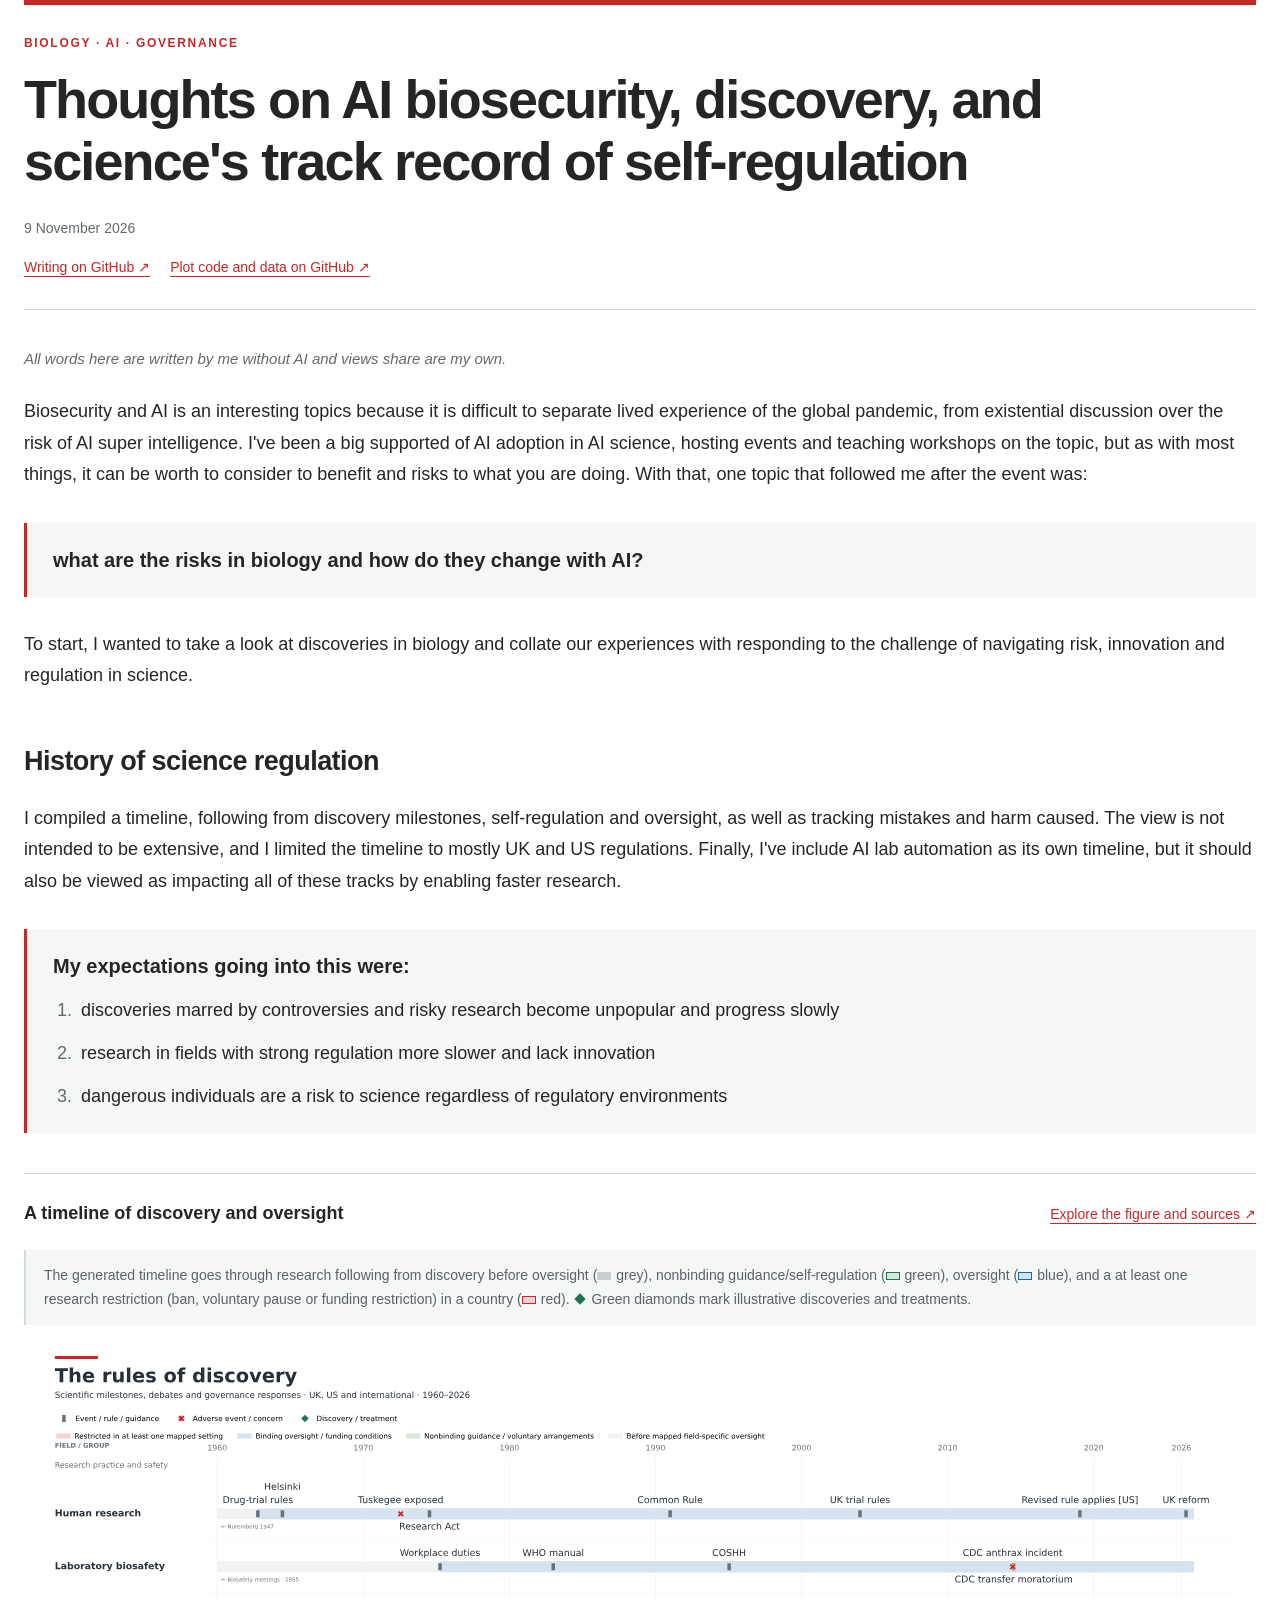
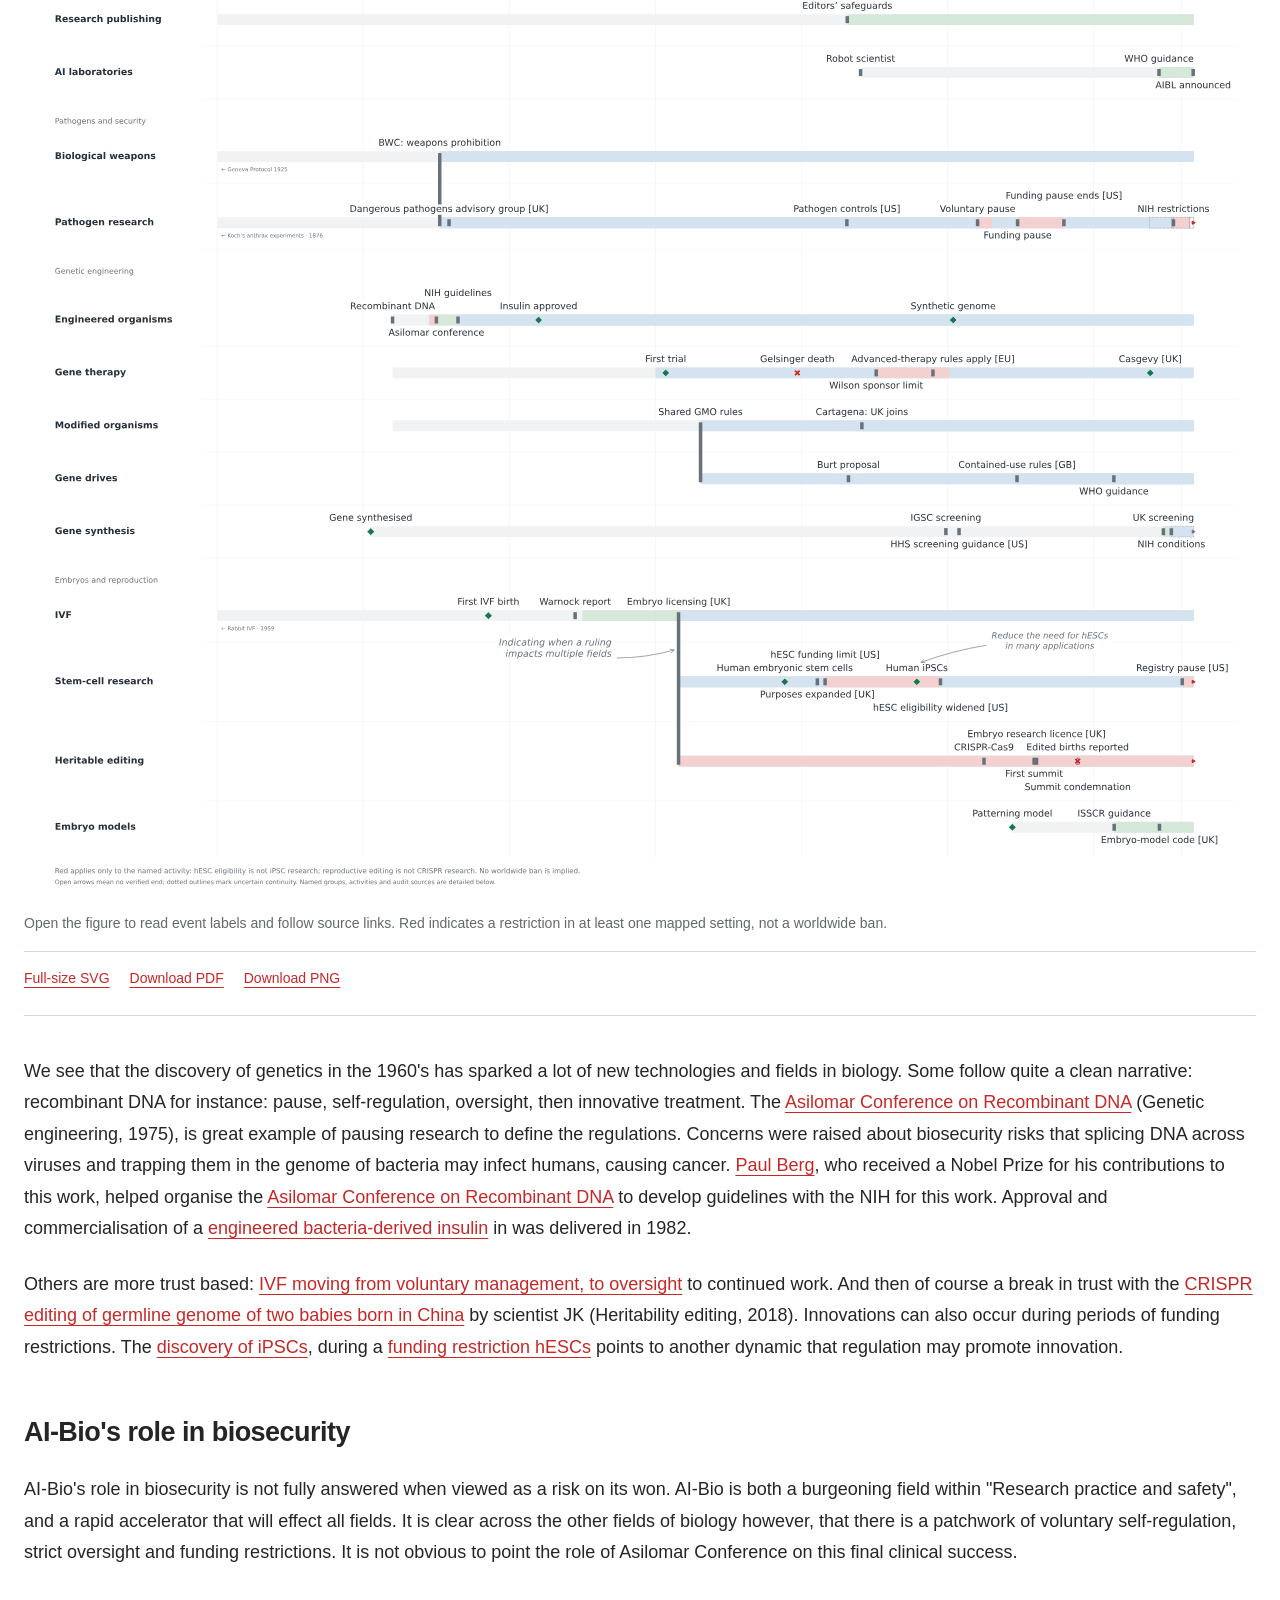
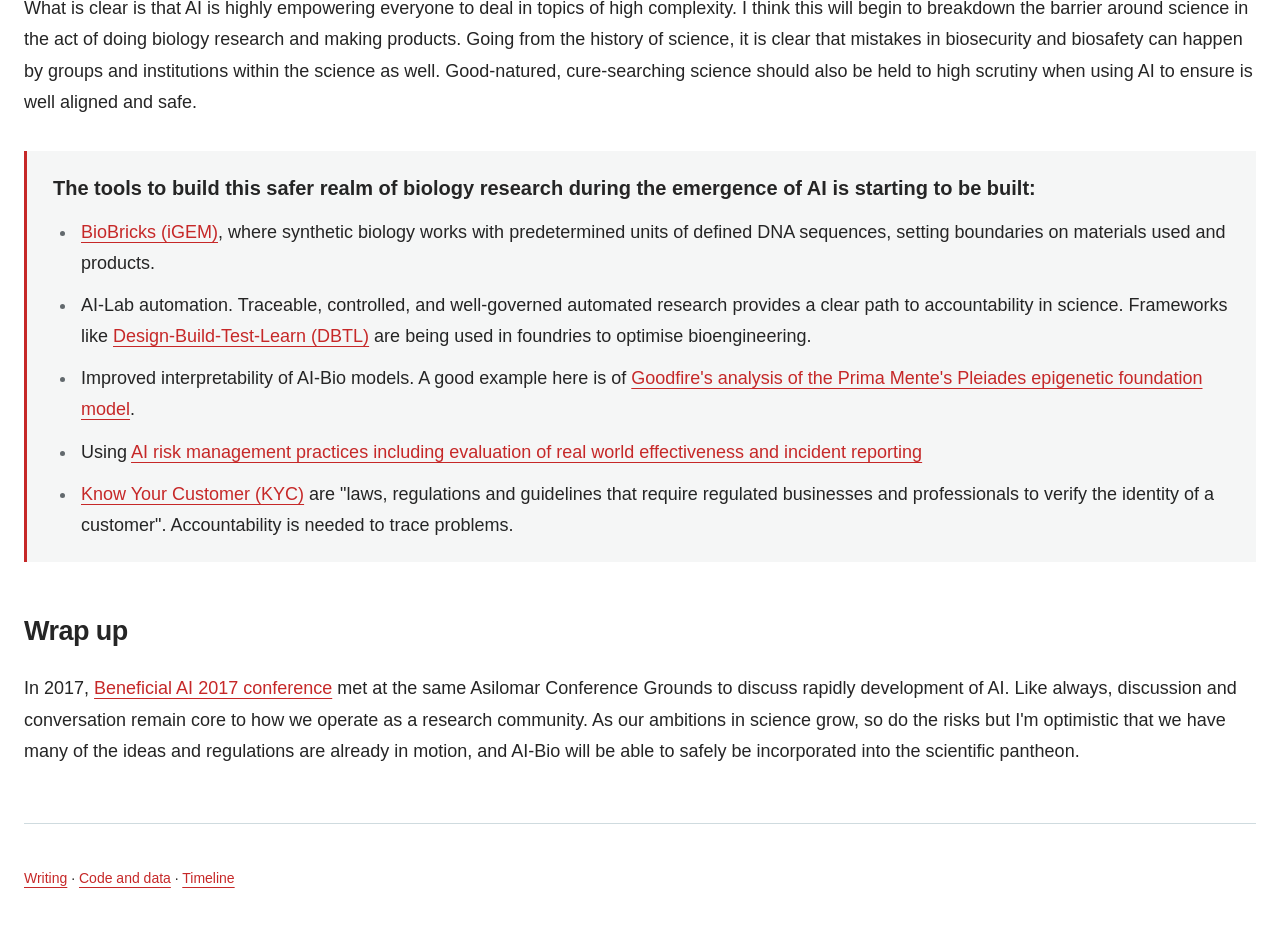
==== biosecurity/index.html @ c53bbc2e "Simplify article flourishes with a consistent callout style" ====
<!doctype html><html lang="en"><head><meta charset="utf-8"><meta name="viewport" content="width=device-width, initial-scale=1"><title>Thoughts on AI biosecurity, discovery, and science&#x27;s track record of self-regulation — Jay Moore</title><meta name="description" content="Jay Moore on AI biosecurity, discovery, and science’s track record of self-regulation, with a sourced timeline of biological research governance."><link rel="canonical" href="https://jaydata.bio/biosecurity/"><meta property="og:title" content="Thoughts on AI biosecurity, discovery, and science&#x27;s track record of self-regulation"><meta property="og:image" content="https://jaydata.bio/biosecurity/plot/output/governance-swimlanes.png"><style>*{box-sizing:border-box}html{scroll-behavior:smooth}body{margin:0;background:#f6f7fb;color:#172232;font-family:system-ui,-apple-system,sans-serif;line-height:1.75}a{color:#246249;text-underline-offset:4px}a:hover{color:#153d2d}a:focus-visible{outline:3px solid #b77b2f;outline-offset:4px}nav,header,footer,.body>p,.body>h2,.body>ol,.body>ul{max-width:740px;margin-left:auto;margin-right:auto}nav{padding:30px 0;font-size:14px}header{padding:28px 0 30px;border-bottom:1px solid #d7dedb}.eyebrow{font-size:12px;letter-spacing:.14em;text-transform:uppercase;color:#547164;font-weight:650}h1{font-family:Georgia,serif;font-weight:400;font-size:clamp(34px,5.3vw,54px);line-height:1.14;letter-spacing:-.025em;margin:15px 0 24px}.meta{color:#637069;font-size:14px}.source-links,.downloads{display:flex;gap:20px;flex-wrap:wrap;font-size:14px}.body{padding-top:12px}.body>p,.body>ol,.body>ul{font-size:18px;margin-top:24px;margin-bottom:24px}.body>p:first-child{font-style:italic;color:#637069;font-size:15px}h2{font-size:27px;line-height:1.3;margin-top:52px;margin-bottom:20px;font-weight:550;letter-spacing:-.02em}li{margin:12px 0}p a,li a{overflow-wrap:anywhere}figure{max-width:1280px;margin:40px auto;padding:24px;background:white;border:1px solid #dce3df;border-radius:8px}figure img{display:block;width:100%;height:auto}.figure-heading{display:flex;align-items:baseline;justify-content:space-between;gap:16px;flex-wrap:wrap}.figure-heading h3{font-size:18px;margin:0 0 14px}.figure-heading a,figcaption{font-size:14px}figcaption{color:#5d6862;margin:16px 0}.downloads{border-top:1px solid #e4e8e6;padding-top:14px}footer{border-top:1px solid #d7dedb;margin-top:55px;padding:28px 0 45px;font-size:14px}main{padding:0 24px}@media(max-width:600px){main{padding:0 20px}nav{padding:22px 0}header{padding-top:14px}.body>p,.body>ol,.body>ul{font-size:17px}figure{padding:12px;margin-left:-10px;margin-right:-10px}h2{font-size:25px}.source-links,.downloads{gap:12px 20px}}
/* Match the governance figure's typography and palette. */
body{background:#fff;color:#252525;font-family:Arial,Helvetica,sans-serif}a{color:#c62828}a:hover{color:#8c1c1c}a:focus-visible{outline-color:#126d9b}h1{font-family:Arial,Helvetica,sans-serif;font-weight:700;letter-spacing:-.035em}h2{font-weight:700}.eyebrow{color:#c62828}.meta,.body>p:first-child,figcaption{color:#62696d}header{border-top:5px solid #c62828;border-bottom:1px solid #cfdbdf;padding-top:28px}figure{border:0;border-top:1px solid #cfdbdf;border-bottom:1px solid #cfdbdf;border-radius:0;padding:24px 0}.downloads,footer{border-color:#cfdbdf}

/* Align the article and its callouts with the full figure width. */
header,footer,.body>p,.body>h2,.body>ol,.body>ul,.question-flourish,.flourish{max-width:1280px;margin-left:auto;margin-right:auto}
header h1{max-width:1120px}
.question-flourish,.flourish{margin-top:32px;margin-bottom:32px;padding:22px 26px;border:0;border-left:3px solid #c62828;background:#f5f6f6}
.question-flourish p,.flourish h3{margin:0;font-size:20px;font-weight:600;line-height:1.5;letter-spacing:0}
.flourish h3{margin-bottom:14px}
.flourish ol,.flourish ul{padding-left:24px;margin:0;font-size:18px;line-height:1.7}
.flourish li{padding-left:4px;margin:12px 0}
.flourish li:last-child{margin-bottom:0}
.flourish li::marker{color:#62696d;font-weight:400}
.figure-legend{padding:14px 18px;margin:6px 0 20px;background:#f5f6f6;border-left:2px solid #cfdbdf;color:#59636a;font-size:14px;line-height:1.7}
.figure-legend p{margin:0}
.legend-key{white-space:nowrap}.swatch{display:inline-block;width:14px;height:8px;margin-right:5px;vertical-align:middle;background:#c9ced1}.guidance .swatch{background:#d5e8da;border:1px solid #197650}.oversight .swatch{background:#d4e3ef;border:1px solid #126d9b}.restriction .swatch{background:#f4d1d1;border:1px solid #c62828}.diamond{display:inline-block;width:8px;height:8px;transform:rotate(45deg);background:#197650;margin:0 7px 1px 3px}
@media(max-width:600px){.question-flourish,.flourish{padding:20px 18px}.question-flourish p,.flourish h3{font-size:18px}.flourish ol,.flourish ul{font-size:17px}.figure-legend{font-size:12px;padding:12px}figure{margin-left:0;margin-right:0}}
</style></head><body><main><article><header><div class="eyebrow">Biology · AI · Governance</div><h1>Thoughts on AI biosecurity, discovery, and science&#x27;s track record of self-regulation</h1><p class="meta"><time datetime="2026-11-09">9 November 2026</time></p><div class="source-links"><a href="https://github.com/jaymoore-research/biosecurity/blob/main/blog-post/draft%209%20Nov2026.md">Writing on GitHub ↗</a><a href="https://github.com/jaymoore-research/biosecurity/tree/main/swimlane-plot">Plot code and data on GitHub ↗</a></div></header><div class="body"><p>All words here are written by me without AI and views share are my own.</p><p>Biosecurity and AI is an interesting topics because it is difficult to separate lived experience of the global pandemic, from existential discussion over the risk of AI super intelligence. I&#x27;ve been a big supported of AI adoption in AI science, hosting events and teaching workshops on the topic, but as with most things, it can be worth to consider to benefit and risks to what you are doing. With that, one topic that followed me after the event was:</p><blockquote class="question-flourish"><p>what are the risks in biology and how do they change with AI?</p></blockquote><p>To start, I wanted to take a look at discoveries in biology and collate our experiences with responding to the challenge of navigating risk, innovation and regulation in science.</p><h2 id="history">History of science regulation</h2><p>I compiled a timeline, following from discovery milestones, self-regulation and oversight, as well as tracking mistakes and harm caused. The view is not intended to be extensive, and I limited the timeline to mostly UK and US regulations. Finally, I&#x27;ve include AI lab automation as its own timeline, but it should also be viewed as impacting all of these tracks by enabling faster research.</p><section class="flourish expectations" aria-label="Initial expectations"><h3>My expectations going into this were:</h3><ol><li>discoveries marred by controversies and risky research become unpopular and progress slowly</li><li>research in fields with strong regulation more slower and lack innovation</li><li>dangerous individuals are a risk to science regardless of regulatory environments</li></ol></section><figure id="timeline"><div class="figure-heading"><h3>A timeline of discovery and oversight</h3><a href="plot/output/governance-swimlanes.html">Explore the figure and sources ↗</a></div><div class="figure-legend" aria-label="Timeline legend"><p>The generated timeline goes through research following from discovery before oversight (<span class="legend-key discovery"><span class="swatch" aria-hidden="true"></span>grey</span>), nonbinding guidance/self-regulation (<span class="legend-key guidance"><span class="swatch" aria-hidden="true"></span>green</span>), oversight (<span class="legend-key oversight"><span class="swatch" aria-hidden="true"></span>blue</span>), and a at least one research restriction (ban, voluntary pause or funding restriction) in a country (<span class="legend-key restriction"><span class="swatch" aria-hidden="true"></span>red</span>). <span class="legend-key"><span class="diamond" aria-hidden="true"></span>Green diamonds</span> mark illustrative discoveries and treatments.</p></div><a href="plot/output/governance-swimlanes.html" aria-label="Open the full timeline and source links"><img src="plot/output/governance-swimlanes.svg" width="1584" height="1478" alt="Timeline across 15 biological research fields, showing discoveries, guidance, oversight and research restrictions." /></a><figcaption>Open the figure to read event labels and follow source links. Red indicates a restriction in at least one mapped setting, not a worldwide ban.</figcaption><div class="downloads"><a href="plot/output/governance-swimlanes.svg">Full-size SVG</a><a href="plot/output/governance-swimlanes.pdf">Download PDF</a><a href="plot/output/governance-swimlanes.png">Download PNG</a></div></figure><p>We see that the discovery of genetics in the 1960&#x27;s has sparked a lot of new technologies and fields in biology. Some follow quite a clean narrative: recombinant DNA for instance: pause, self-regulation, oversight, then innovative treatment. The <a href="https://www.ncbi.nlm.nih.gov/sites/books/NBK195888/">Asilomar Conference on Recombinant DNA</a> (Genetic engineering, 1975), is great example of pausing research to define the regulations. Concerns were raised about biosecurity risks that splicing DNA across viruses and trapping them in the genome of bacteria may infect humans, causing cancer. <a href="https://www.nsf.gov/honorary-awards/national-medal-science/recipients/paul-berg">Paul Berg</a>, who received a Nobel Prize for his contributions to this work, helped organise the <a href="https://www.ncbi.nlm.nih.gov/sites/books/NBK195888/">Asilomar Conference on Recombinant DNA</a> to develop guidelines with the NIH for this work. Approval and commercialisation of a <a href="https://www.fda.gov/about-fda/fda-history-exhibits/100-years-insulin">engineered bacteria-derived insulin</a> in was delivered in 1982.</p><p>Others are more trust based: <a href="https://www.hfea.gov.uk/about-us/news-and-press-releases/2018/ivf-regulation-ensuring-safe-and-ethical-treatment/">IVF moving from voluntary management, to oversight</a> to continued work. And then of course a break in trust with the <a href="https://www.nationalacademies.org/news/statement-by-the-organizing-committee-of-the-second-international-summit-on-human-genome-editing">CRISPR editing of germline genome of two babies born in China</a> by scientist JK (Heritability editing, 2018). Innovations can also occur during periods of funding restrictions. The <a href="https://pubmed.ncbi.nlm.nih.gov/18035408/">discovery of iPSCs</a>, during a <a href="https://www.nih.gov/sites/default/files/about-nih/nih-director/articles/collins/steering-a-new-course.pdf">funding restriction hESCs</a> points to another dynamic that regulation may promote innovation.</p><h2 id="ai-bio">AI-Bio&#x27;s role in biosecurity</h2><p>AI-Bio&#x27;s role in biosecurity is not fully answered when viewed as a risk on its won. AI-Bio is both a burgeoning field within &quot;Research practice and safety&quot;, and a rapid accelerator that will effect all fields. It is clear across the other fields of biology however, that there is a patchwork of voluntary self-regulation, strict oversight and funding restrictions. It is not obvious to point the role of Asilomar Conference on this final clinical success.</p><p>What is clear is that AI is highly empowering everyone to deal in topics of high complexity. I think this will begin to breakdown the barrier around science in the act of doing biology research and making products. Going from the history of science, it is clear that mistakes in biosecurity and biosafety can happen by groups and institutions within the science as well. Good-natured, cure-searching science should also be held to high scrutiny when using AI to ensure is well aligned and safe.</p><section class="flourish tools" aria-label="Tools for safer biology"><h3>The tools to build this safer realm of biology research during the emergence of AI is starting to be built:</h3><ul><li><a href="https://technology.igem.org/registry">BioBricks (iGEM)</a>, where synthetic biology works with predetermined units of defined DNA sequences, setting boundaries on materials used and products.</li><li>AI-Lab automation. Traceable, controlled, and well-governed automated research provides a clear path to accountability in science. Frameworks like <a href="https://www.nature.com/articles/s41467-019-10079-2">Design-Build-Test-Learn (DBTL)</a> are being used in foundries to optimise bioengineering.</li><li>Improved interpretability of AI-Bio models. A good example here is of <a href="https://www.goodfire.com/research/interpretability-for-alzheimers-detection">Goodfire&#x27;s analysis of the Prima Mente&#x27;s Pleiades epigenetic foundation model</a>.</li><li>Using <a href="https://internationalaisafetyreport.org/sites/default/files/2026-02/international-ai-safety-report-2026.pdf">AI risk management practices including evaluation of real world effectiveness and incident reporting</a></li><li><a href="https://www.finra.org/rules-guidance/rulebooks/finra-rules/2090">Know Your Customer (KYC)</a> are &quot;laws, regulations and guidelines that require regulated businesses and professionals to verify the identity of a customer&quot;. Accountability is needed to trace problems.</li></ul></section><h2 id="wrap-up">Wrap up</h2><p>In 2017, <a href="https://futureoflife.org/event/bai-2017/">Beneficial AI 2017 conference</a> met at the same Asilomar Conference Grounds to discuss rapidly development of AI. Like always, discussion and conversation remain core to how we operate as a research community. As our ambitions in science grow, so do the risks but I&#x27;m optimistic that we have many of the ideas and regulations are already in motion, and AI-Bio will be able to safely be incorporated into the scientific pantheon.</p></div></article><footer><p><a href="https://github.com/jaymoore-research/biosecurity/blob/main/blog-post/draft%209%20Nov2026.md">Writing</a> · <a href="https://github.com/jaymoore-research/biosecurity/tree/main/swimlane-plot">Code and data</a> · <a href="#timeline">Timeline</a></p></footer></main></body></html>
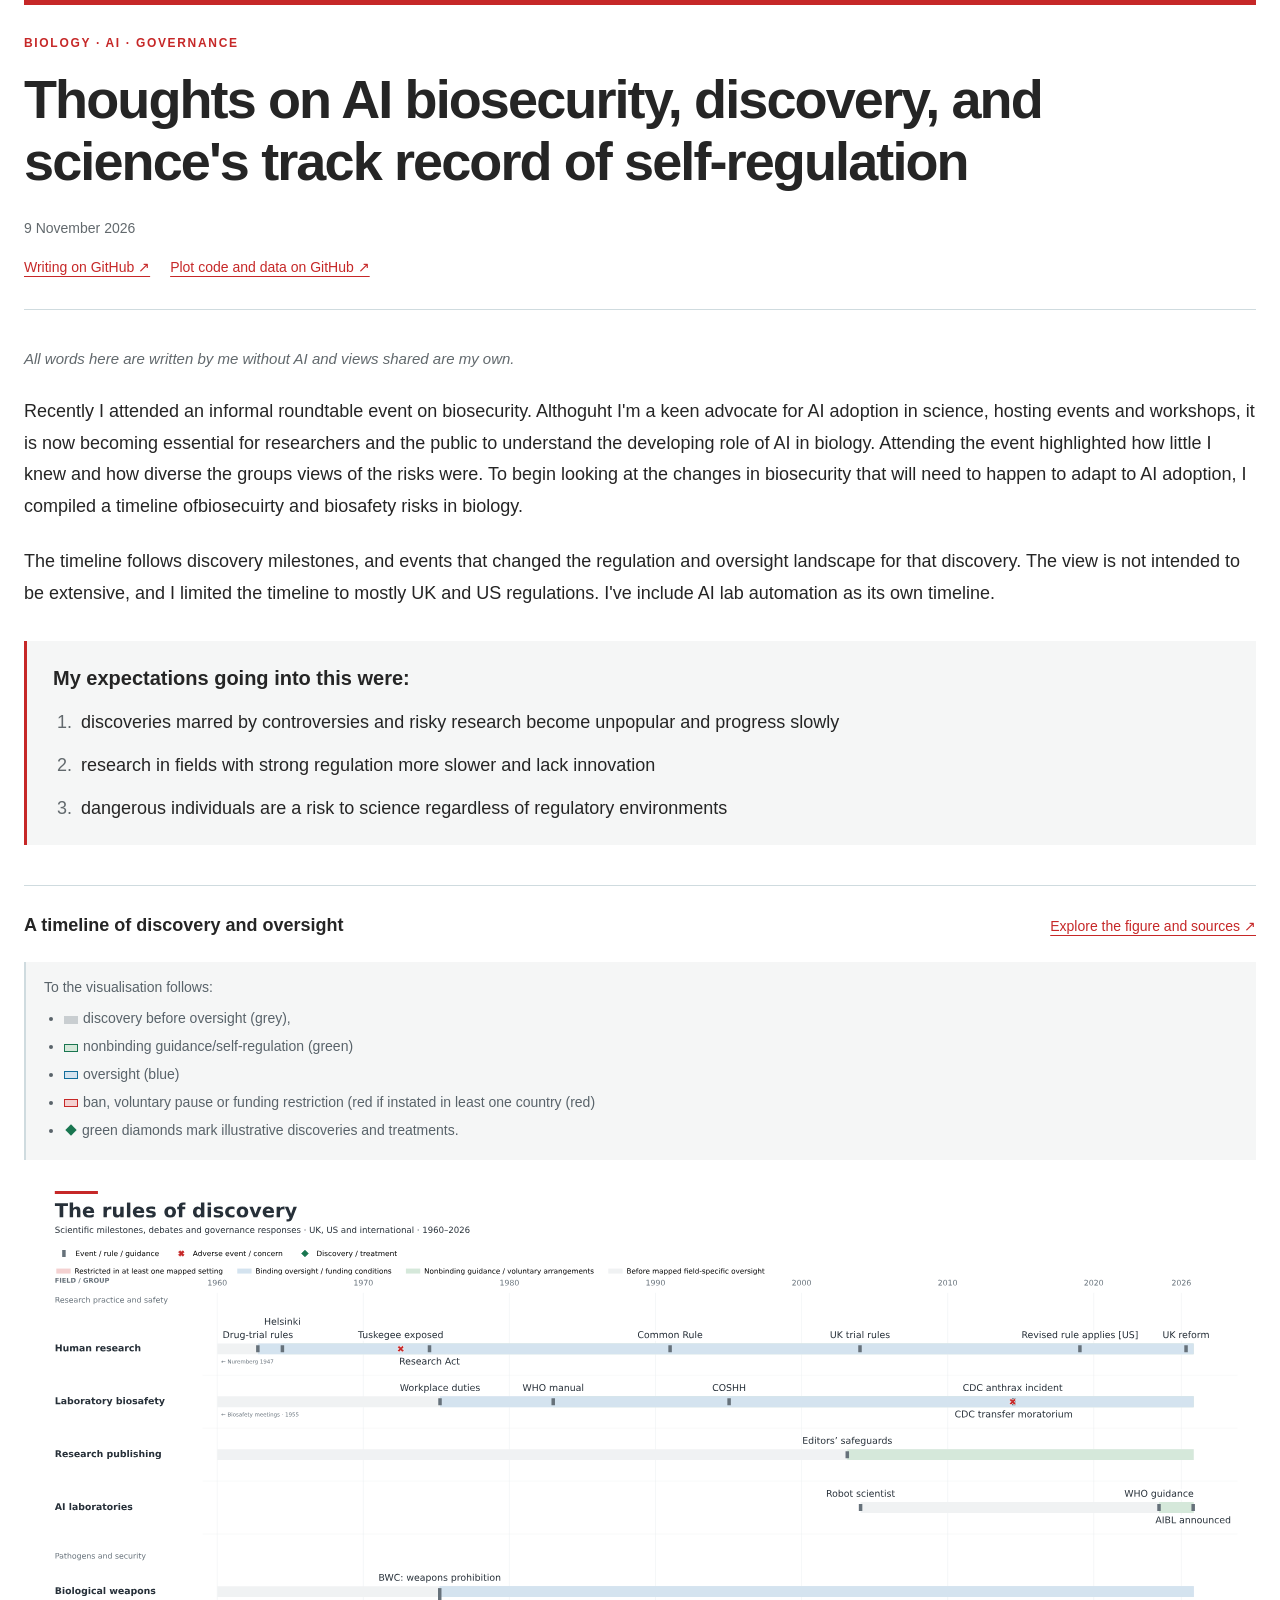
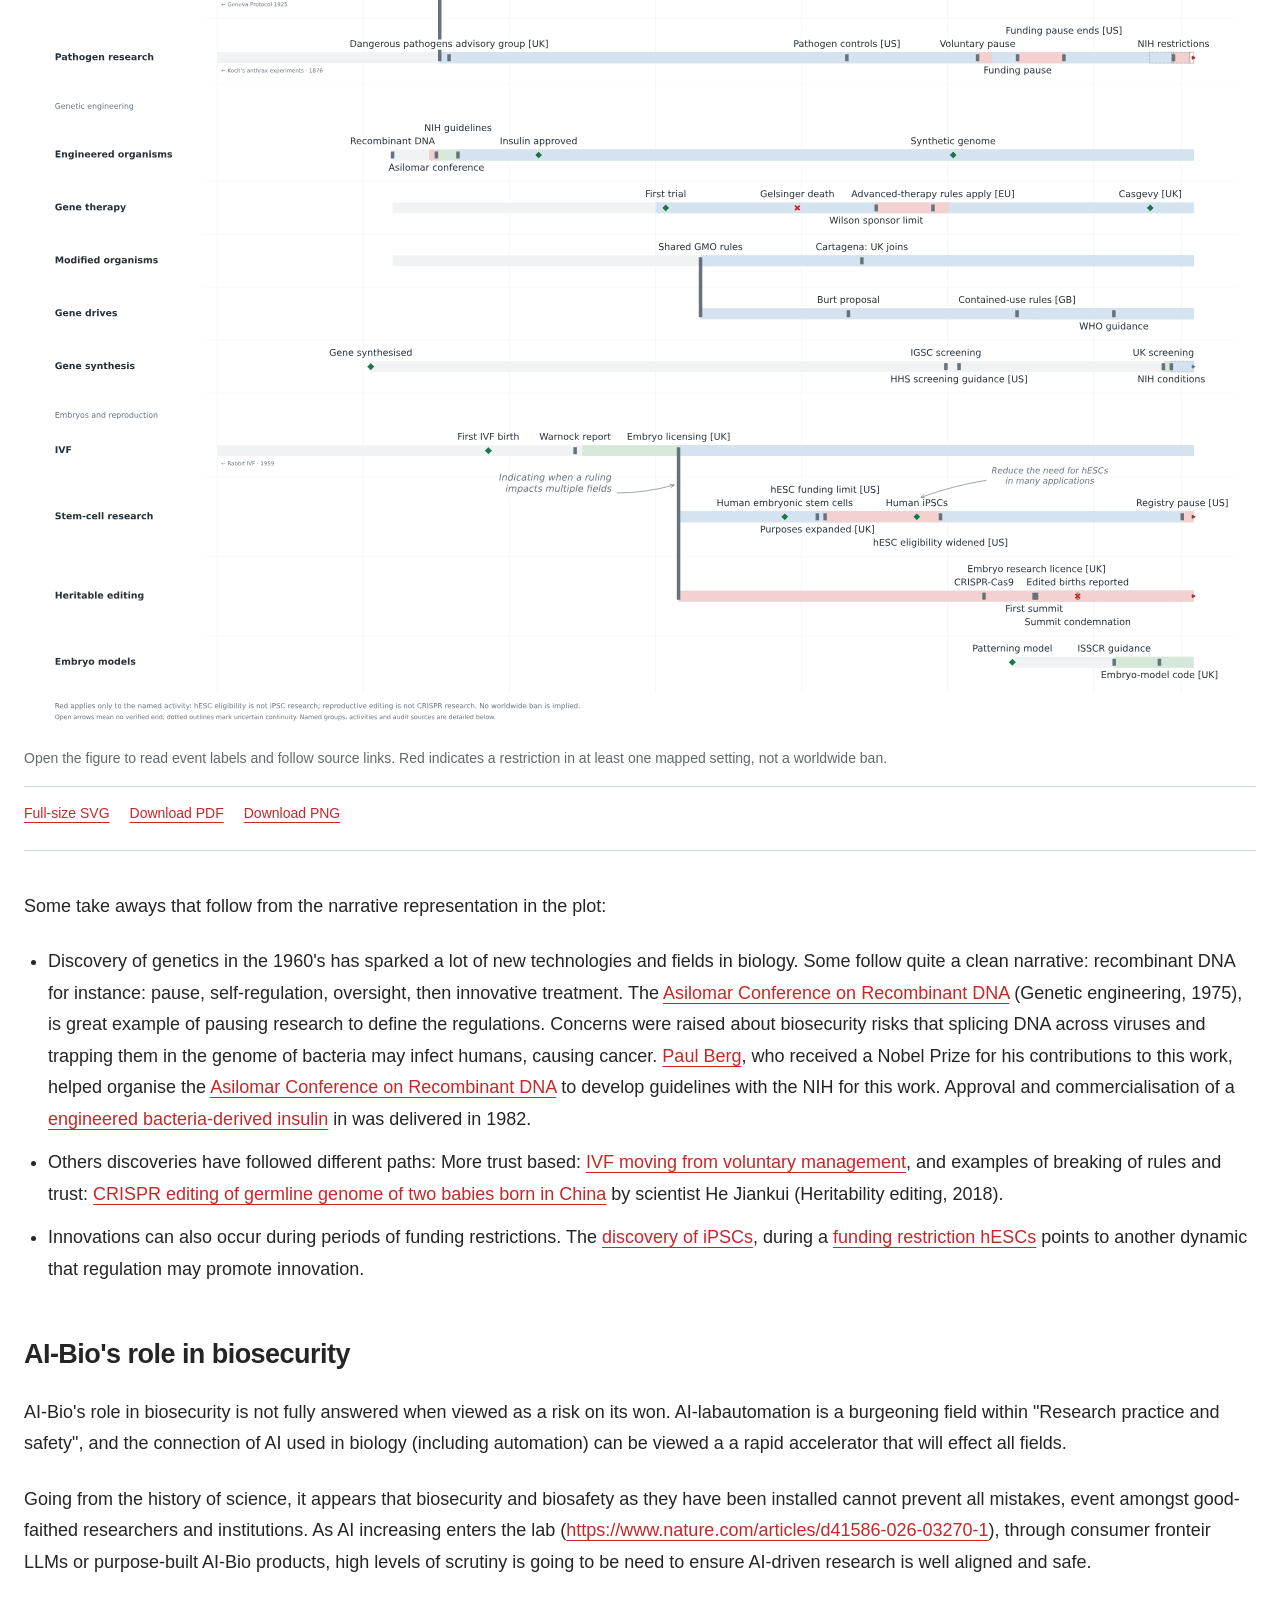
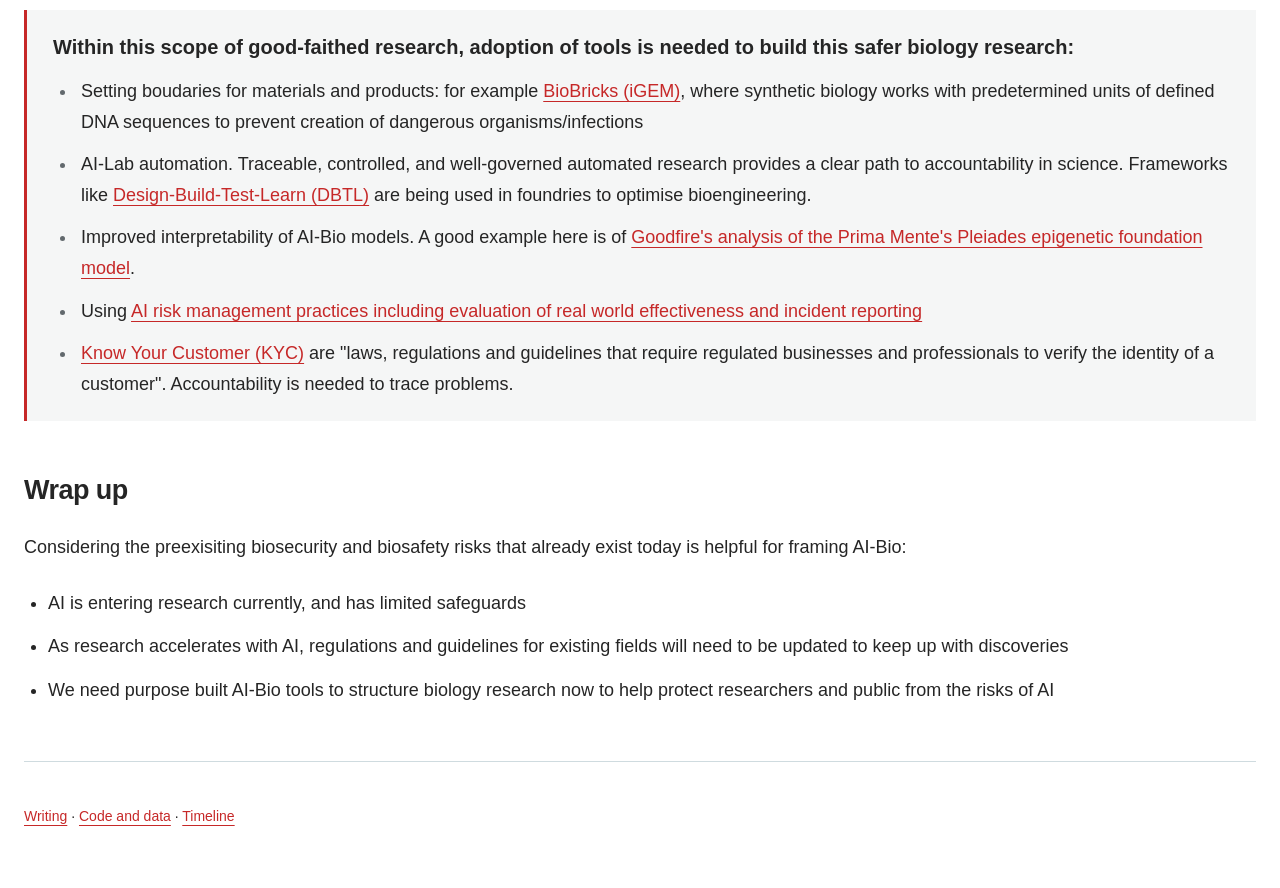
==== commit 0dd4e2c4: "Publish revised biosecurity draft with existing figure and styling" ====
--- a/biosecurity/index.html
+++ b/biosecurity/index.html
@@ -16,4 +16,4 @@
 .figure-legend p{margin:0}
 .legend-key{white-space:nowrap}.swatch{display:inline-block;width:14px;height:8px;margin-right:5px;vertical-align:middle;background:#c9ced1}.guidance .swatch{background:#d5e8da;border:1px solid #197650}.oversight .swatch{background:#d4e3ef;border:1px solid #126d9b}.restriction .swatch{background:#f4d1d1;border:1px solid #c62828}.diamond{display:inline-block;width:8px;height:8px;transform:rotate(45deg);background:#197650;margin:0 7px 1px 3px}
 @media(max-width:600px){.question-flourish,.flourish{padding:20px 18px}.question-flourish p,.flourish h3{font-size:18px}.flourish ol,.flourish ul{font-size:17px}.figure-legend{font-size:12px;padding:12px}figure{margin-left:0;margin-right:0}}
-</style></head><body><main><article><header><div class="eyebrow">Biology · AI · Governance</div><h1>Thoughts on AI biosecurity, discovery, and science&#x27;s track record of self-regulation</h1><p class="meta"><time datetime="2026-11-09">9 November 2026</time></p><div class="source-links"><a href="https://github.com/jaymoore-research/biosecurity/blob/main/blog-post/draft%209%20Nov2026.md">Writing on GitHub ↗</a><a href="https://github.com/jaymoore-research/biosecurity/tree/main/swimlane-plot">Plot code and data on GitHub ↗</a></div></header><div class="body"><p>All words here are written by me without AI and views share are my own.</p><p>Biosecurity and AI is an interesting topics because it is difficult to separate lived experience of the global pandemic, from existential discussion over the risk of AI super intelligence. I&#x27;ve been a big supported of AI adoption in AI science, hosting events and teaching workshops on the topic, but as with most things, it can be worth to consider to benefit and risks to what you are doing. With that, one topic that followed me after the event was:</p><blockquote class="question-flourish"><p>what are the risks in biology and how do they change with AI?</p></blockquote><p>To start, I wanted to take a look at discoveries in biology and collate our experiences with responding to the challenge of navigating risk, innovation and regulation in science.</p><h2 id="history">History of science regulation</h2><p>I compiled a timeline, following from discovery milestones, self-regulation and oversight, as well as tracking mistakes and harm caused. The view is not intended to be extensive, and I limited the timeline to mostly UK and US regulations. Finally, I&#x27;ve include AI lab automation as its own timeline, but it should also be viewed as impacting all of these tracks by enabling faster research.</p><section class="flourish expectations" aria-label="Initial expectations"><h3>My expectations going into this were:</h3><ol><li>discoveries marred by controversies and risky research become unpopular and progress slowly</li><li>research in fields with strong regulation more slower and lack innovation</li><li>dangerous individuals are a risk to science regardless of regulatory environments</li></ol></section><figure id="timeline"><div class="figure-heading"><h3>A timeline of discovery and oversight</h3><a href="plot/output/governance-swimlanes.html">Explore the figure and sources ↗</a></div><div class="figure-legend" aria-label="Timeline legend"><p>The generated timeline goes through research following from discovery before oversight (<span class="legend-key discovery"><span class="swatch" aria-hidden="true"></span>grey</span>), nonbinding guidance/self-regulation (<span class="legend-key guidance"><span class="swatch" aria-hidden="true"></span>green</span>), oversight (<span class="legend-key oversight"><span class="swatch" aria-hidden="true"></span>blue</span>), and a at least one research restriction (ban, voluntary pause or funding restriction) in a country (<span class="legend-key restriction"><span class="swatch" aria-hidden="true"></span>red</span>). <span class="legend-key"><span class="diamond" aria-hidden="true"></span>Green diamonds</span> mark illustrative discoveries and treatments.</p></div><a href="plot/output/governance-swimlanes.html" aria-label="Open the full timeline and source links"><img src="plot/output/governance-swimlanes.svg" width="1584" height="1478" alt="Timeline across 15 biological research fields, showing discoveries, guidance, oversight and research restrictions." /></a><figcaption>Open the figure to read event labels and follow source links. Red indicates a restriction in at least one mapped setting, not a worldwide ban.</figcaption><div class="downloads"><a href="plot/output/governance-swimlanes.svg">Full-size SVG</a><a href="plot/output/governance-swimlanes.pdf">Download PDF</a><a href="plot/output/governance-swimlanes.png">Download PNG</a></div></figure><p>We see that the discovery of genetics in the 1960&#x27;s has sparked a lot of new technologies and fields in biology. Some follow quite a clean narrative: recombinant DNA for instance: pause, self-regulation, oversight, then innovative treatment. The <a href="https://www.ncbi.nlm.nih.gov/sites/books/NBK195888/">Asilomar Conference on Recombinant DNA</a> (Genetic engineering, 1975), is great example of pausing research to define the regulations. Concerns were raised about biosecurity risks that splicing DNA across viruses and trapping them in the genome of bacteria may infect humans, causing cancer. <a href="https://www.nsf.gov/honorary-awards/national-medal-science/recipients/paul-berg">Paul Berg</a>, who received a Nobel Prize for his contributions to this work, helped organise the <a href="https://www.ncbi.nlm.nih.gov/sites/books/NBK195888/">Asilomar Conference on Recombinant DNA</a> to develop guidelines with the NIH for this work. Approval and commercialisation of a <a href="https://www.fda.gov/about-fda/fda-history-exhibits/100-years-insulin">engineered bacteria-derived insulin</a> in was delivered in 1982.</p><p>Others are more trust based: <a href="https://www.hfea.gov.uk/about-us/news-and-press-releases/2018/ivf-regulation-ensuring-safe-and-ethical-treatment/">IVF moving from voluntary management, to oversight</a> to continued work. And then of course a break in trust with the <a href="https://www.nationalacademies.org/news/statement-by-the-organizing-committee-of-the-second-international-summit-on-human-genome-editing">CRISPR editing of germline genome of two babies born in China</a> by scientist JK (Heritability editing, 2018). Innovations can also occur during periods of funding restrictions. The <a href="https://pubmed.ncbi.nlm.nih.gov/18035408/">discovery of iPSCs</a>, during a <a href="https://www.nih.gov/sites/default/files/about-nih/nih-director/articles/collins/steering-a-new-course.pdf">funding restriction hESCs</a> points to another dynamic that regulation may promote innovation.</p><h2 id="ai-bio">AI-Bio&#x27;s role in biosecurity</h2><p>AI-Bio&#x27;s role in biosecurity is not fully answered when viewed as a risk on its won. AI-Bio is both a burgeoning field within &quot;Research practice and safety&quot;, and a rapid accelerator that will effect all fields. It is clear across the other fields of biology however, that there is a patchwork of voluntary self-regulation, strict oversight and funding restrictions. It is not obvious to point the role of Asilomar Conference on this final clinical success.</p><p>What is clear is that AI is highly empowering everyone to deal in topics of high complexity. I think this will begin to breakdown the barrier around science in the act of doing biology research and making products. Going from the history of science, it is clear that mistakes in biosecurity and biosafety can happen by groups and institutions within the science as well. Good-natured, cure-searching science should also be held to high scrutiny when using AI to ensure is well aligned and safe.</p><section class="flourish tools" aria-label="Tools for safer biology"><h3>The tools to build this safer realm of biology research during the emergence of AI is starting to be built:</h3><ul><li><a href="https://technology.igem.org/registry">BioBricks (iGEM)</a>, where synthetic biology works with predetermined units of defined DNA sequences, setting boundaries on materials used and products.</li><li>AI-Lab automation. Traceable, controlled, and well-governed automated research provides a clear path to accountability in science. Frameworks like <a href="https://www.nature.com/articles/s41467-019-10079-2">Design-Build-Test-Learn (DBTL)</a> are being used in foundries to optimise bioengineering.</li><li>Improved interpretability of AI-Bio models. A good example here is of <a href="https://www.goodfire.com/research/interpretability-for-alzheimers-detection">Goodfire&#x27;s analysis of the Prima Mente&#x27;s Pleiades epigenetic foundation model</a>.</li><li>Using <a href="https://internationalaisafetyreport.org/sites/default/files/2026-02/international-ai-safety-report-2026.pdf">AI risk management practices including evaluation of real world effectiveness and incident reporting</a></li><li><a href="https://www.finra.org/rules-guidance/rulebooks/finra-rules/2090">Know Your Customer (KYC)</a> are &quot;laws, regulations and guidelines that require regulated businesses and professionals to verify the identity of a customer&quot;. Accountability is needed to trace problems.</li></ul></section><h2 id="wrap-up">Wrap up</h2><p>In 2017, <a href="https://futureoflife.org/event/bai-2017/">Beneficial AI 2017 conference</a> met at the same Asilomar Conference Grounds to discuss rapidly development of AI. Like always, discussion and conversation remain core to how we operate as a research community. As our ambitions in science grow, so do the risks but I&#x27;m optimistic that we have many of the ideas and regulations are already in motion, and AI-Bio will be able to safely be incorporated into the scientific pantheon.</p></div></article><footer><p><a href="https://github.com/jaymoore-research/biosecurity/blob/main/blog-post/draft%209%20Nov2026.md">Writing</a> · <a href="https://github.com/jaymoore-research/biosecurity/tree/main/swimlane-plot">Code and data</a> · <a href="#timeline">Timeline</a></p></footer></main></body></html>+.figure-legend ul{padding-left:20px;margin:8px 0 0}.figure-legend li{margin:4px 0}.body>ul{padding-left:24px}</style></head><body><main><article><header><div class="eyebrow">Biology · AI · Governance</div><h1>Thoughts on AI biosecurity, discovery, and science&#x27;s track record of self-regulation</h1><p class="meta"><time datetime="2026-11-09">9 November 2026</time></p><div class="source-links"><a href="https://github.com/jaymoore-research/biosecurity/blob/main/blog-post/draft%209%20Nov2026.md">Writing on GitHub ↗</a><a href="https://github.com/jaymoore-research/biosecurity/tree/main/swimlane-plot">Plot code and data on GitHub ↗</a></div></header><div class="body"><p>All words here are written by me without AI and views shared are my own.</p><p>Recently I attended an informal roundtable event on biosecurity. Althoguht I&#x27;m a keen advocate for AI adoption in science, hosting events and workshops, it is now becoming essential for researchers and the public to understand the developing role of AI in biology. Attending the event highlighted how little I knew and how diverse the groups views of the risks were. To begin looking at the changes in biosecurity that will need to happen to adapt to AI adoption, I compiled a timeline ofbiosecuirty and biosafety risks in biology.</p><p>The timeline follows discovery milestones, and events that changed the regulation and oversight landscape for that discovery. The view is not intended to be extensive, and I limited the timeline to mostly UK and US regulations. I&#x27;ve include AI lab automation as its own timeline.</p><section class="flourish expectations" aria-label="Initial expectations"><h3>My expectations going into this were:</h3><ol><li>discoveries marred by controversies and risky research become unpopular and progress slowly</li><li>research in fields with strong regulation more slower and lack innovation</li><li>dangerous individuals are a risk to science regardless of regulatory environments</li></ol></section><figure id="timeline"><div class="figure-heading"><h3>A timeline of discovery and oversight</h3><a href="plot/output/governance-swimlanes.html">Explore the figure and sources ↗</a></div><div class="figure-legend" aria-label="Timeline legend"><p>To the visualisation follows:</p><ul><li><span class="legend-key discovery"><span class="swatch" aria-hidden="true"></span></span>discovery before oversight (grey),</li><li><span class="legend-key guidance"><span class="swatch" aria-hidden="true"></span></span>nonbinding guidance/self-regulation (green)</li><li><span class="legend-key oversight"><span class="swatch" aria-hidden="true"></span></span>oversight (blue)</li><li><span class="legend-key restriction"><span class="swatch" aria-hidden="true"></span></span>ban, voluntary pause or funding restriction (red if instated in least one country (red)</li><li><span class="legend-key milestone"><span class="diamond" aria-hidden="true"></span></span>green diamonds mark illustrative discoveries and treatments.</li></ul></div><a href="plot/output/governance-swimlanes.html" aria-label="Open the full timeline and source links"><img src="plot/output/governance-swimlanes.svg" width="1584" height="1478" alt="Timeline across 15 biological research fields, showing discoveries, guidance, oversight and research restrictions." /></a><figcaption>Open the figure to read event labels and follow source links. Red indicates a restriction in at least one mapped setting, not a worldwide ban.</figcaption><div class="downloads"><a href="plot/output/governance-swimlanes.svg">Full-size SVG</a><a href="plot/output/governance-swimlanes.pdf">Download PDF</a><a href="plot/output/governance-swimlanes.png">Download PNG</a></div></figure><p>Some take aways that follow from the narrative representation in the plot:</p><ul><li>Discovery of genetics in the 1960&#x27;s has sparked a lot of new technologies and fields in biology. Some follow quite a clean narrative: recombinant DNA for instance: pause, self-regulation, oversight, then innovative treatment. The <a href="https://www.ncbi.nlm.nih.gov/sites/books/NBK195888/">Asilomar Conference on Recombinant DNA</a> (Genetic engineering, 1975), is great example of pausing research to define the regulations. Concerns were raised about biosecurity risks that splicing DNA across viruses and trapping them in the genome of bacteria may infect humans, causing cancer. <a href="https://www.nsf.gov/honorary-awards/national-medal-science/recipients/paul-berg">Paul Berg</a>, who received a Nobel Prize for his contributions to this work, helped organise the <a href="https://www.ncbi.nlm.nih.gov/sites/books/NBK195888/">Asilomar Conference on Recombinant DNA</a> to develop guidelines with the NIH for this work. Approval and commercialisation of a <a href="https://www.fda.gov/about-fda/fda-history-exhibits/100-years-insulin">engineered bacteria-derived insulin</a> in was delivered in 1982.</li><li>Others discoveries have followed different paths: More trust based: <a href="https://www.hfea.gov.uk/about-us/news-and-press-releases/2018/ivf-regulation-ensuring-safe-and-ethical-treatment/">IVF moving from voluntary management</a>, and examples of breaking of rules and trust: <a href="https://www.nationalacademies.org/news/statement-by-the-organizing-committee-of-the-second-international-summit-on-human-genome-editing">CRISPR editing of germline genome of two babies born in China</a> by scientist He Jiankui (Heritability editing, 2018).</li><li>Innovations can also occur during periods of funding restrictions. The <a href="https://pubmed.ncbi.nlm.nih.gov/18035408/">discovery of iPSCs</a>, during a <a href="https://www.nih.gov/sites/default/files/about-nih/nih-director/articles/collins/steering-a-new-course.pdf">funding restriction hESCs</a> points to another dynamic that regulation may promote innovation.</li></ul><h2 id="ai-bio">AI-Bio&#x27;s role in biosecurity</h2><p>AI-Bio&#x27;s role in biosecurity is not fully answered when viewed as a risk on its won. AI-labautomation is a burgeoning field within &quot;Research practice and safety&quot;, and the connection of AI used in biology (including automation) can be viewed a a rapid accelerator that will effect all fields.</p><p>Going from the history of science, it appears that biosecurity and biosafety as they have been installed cannot prevent all mistakes, event amongst good-faithed researchers and institutions. As AI increasing enters the lab (<a href="https://www.nature.com/articles/d41586-026-03270-1">https://www.nature.com/articles/d41586-026-03270-1</a>), through consumer fronteir LLMs or purpose-built AI-Bio products, high levels of scrutiny is going to be need to ensure AI-driven research is well aligned and safe.</p><section class="flourish tools" aria-label="Tools for safer biology"><h3>Within this scope of good-faithed research, adoption of tools is needed to build this safer biology research:</h3><ul><li>Setting boudaries for materials and products: for example <a href="https://technology.igem.org/registry">BioBricks (iGEM)</a>, where synthetic biology works with predetermined units of defined DNA sequences to prevent creation of dangerous organisms/infections</li><li>AI-Lab automation. Traceable, controlled, and well-governed automated research provides a clear path to accountability in science. Frameworks like <a href="https://www.nature.com/articles/s41467-019-10079-2">Design-Build-Test-Learn (DBTL)</a> are being used in foundries to optimise bioengineering.</li><li>Improved interpretability of AI-Bio models. A good example here is of <a href="https://www.goodfire.com/research/interpretability-for-alzheimers-detection">Goodfire&#x27;s analysis of the Prima Mente&#x27;s Pleiades epigenetic foundation model</a>.</li><li>Using <a href="https://internationalaisafetyreport.org/sites/default/files/2026-02/international-ai-safety-report-2026.pdf">AI risk management practices including evaluation of real world effectiveness and incident reporting</a></li><li><a href="https://www.finra.org/rules-guidance/rulebooks/finra-rules/2090">Know Your Customer (KYC)</a> are &quot;laws, regulations and guidelines that require regulated businesses and professionals to verify the identity of a customer&quot;. Accountability is needed to trace problems.</li></ul></section><h2 id="wrap-up">Wrap up</h2><p>Considering the preexisiting biosecurity and biosafety risks that already exist today is helpful for framing AI-Bio:</p><ul><li>AI is entering research currently, and has limited safeguards</li><li>As research accelerates with AI, regulations and guidelines for existing fields will need to be updated to keep up with discoveries</li><li>We need purpose built AI-Bio tools to structure biology research now to help protect researchers and public from the risks of AI</li></ul></div></article><footer><p><a href="https://github.com/jaymoore-research/biosecurity/blob/main/blog-post/draft%209%20Nov2026.md">Writing</a> · <a href="https://github.com/jaymoore-research/biosecurity/tree/main/swimlane-plot">Code and data</a> · <a href="#timeline">Timeline</a></p></footer></main></body></html>
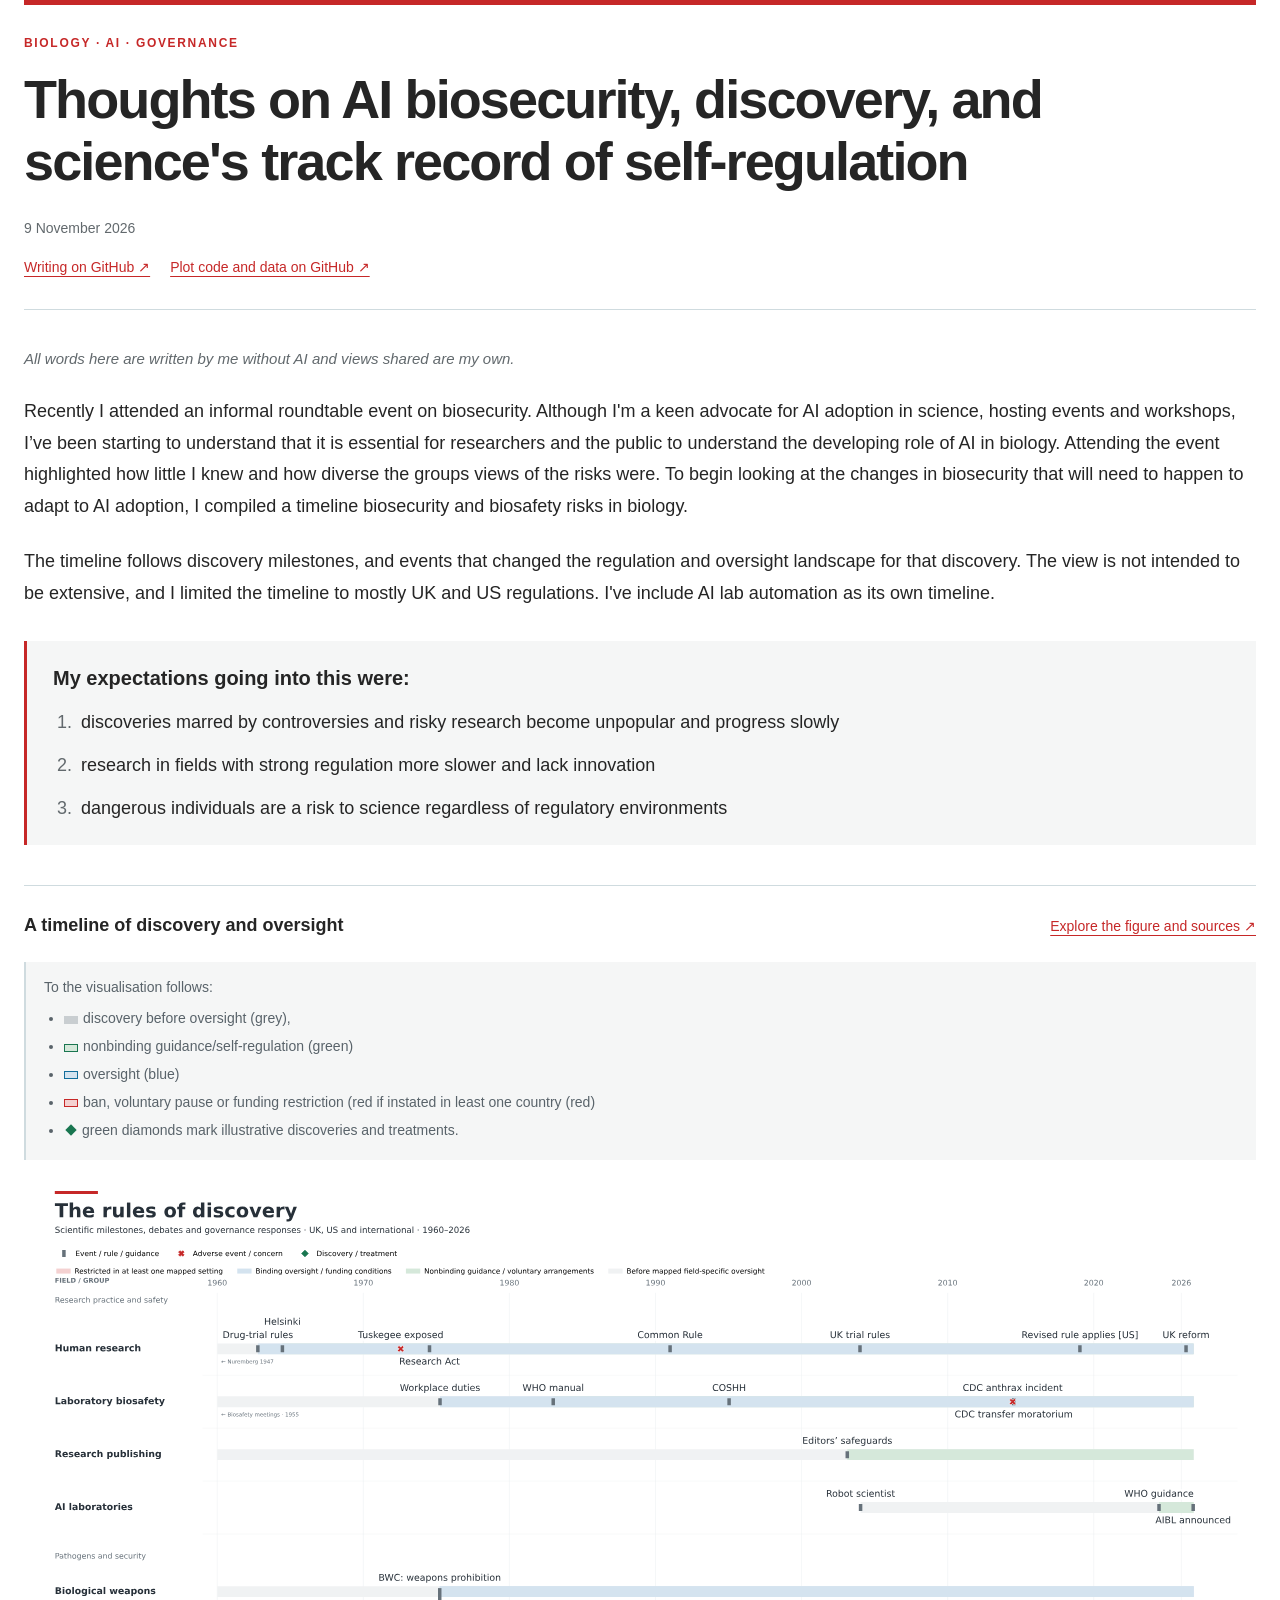
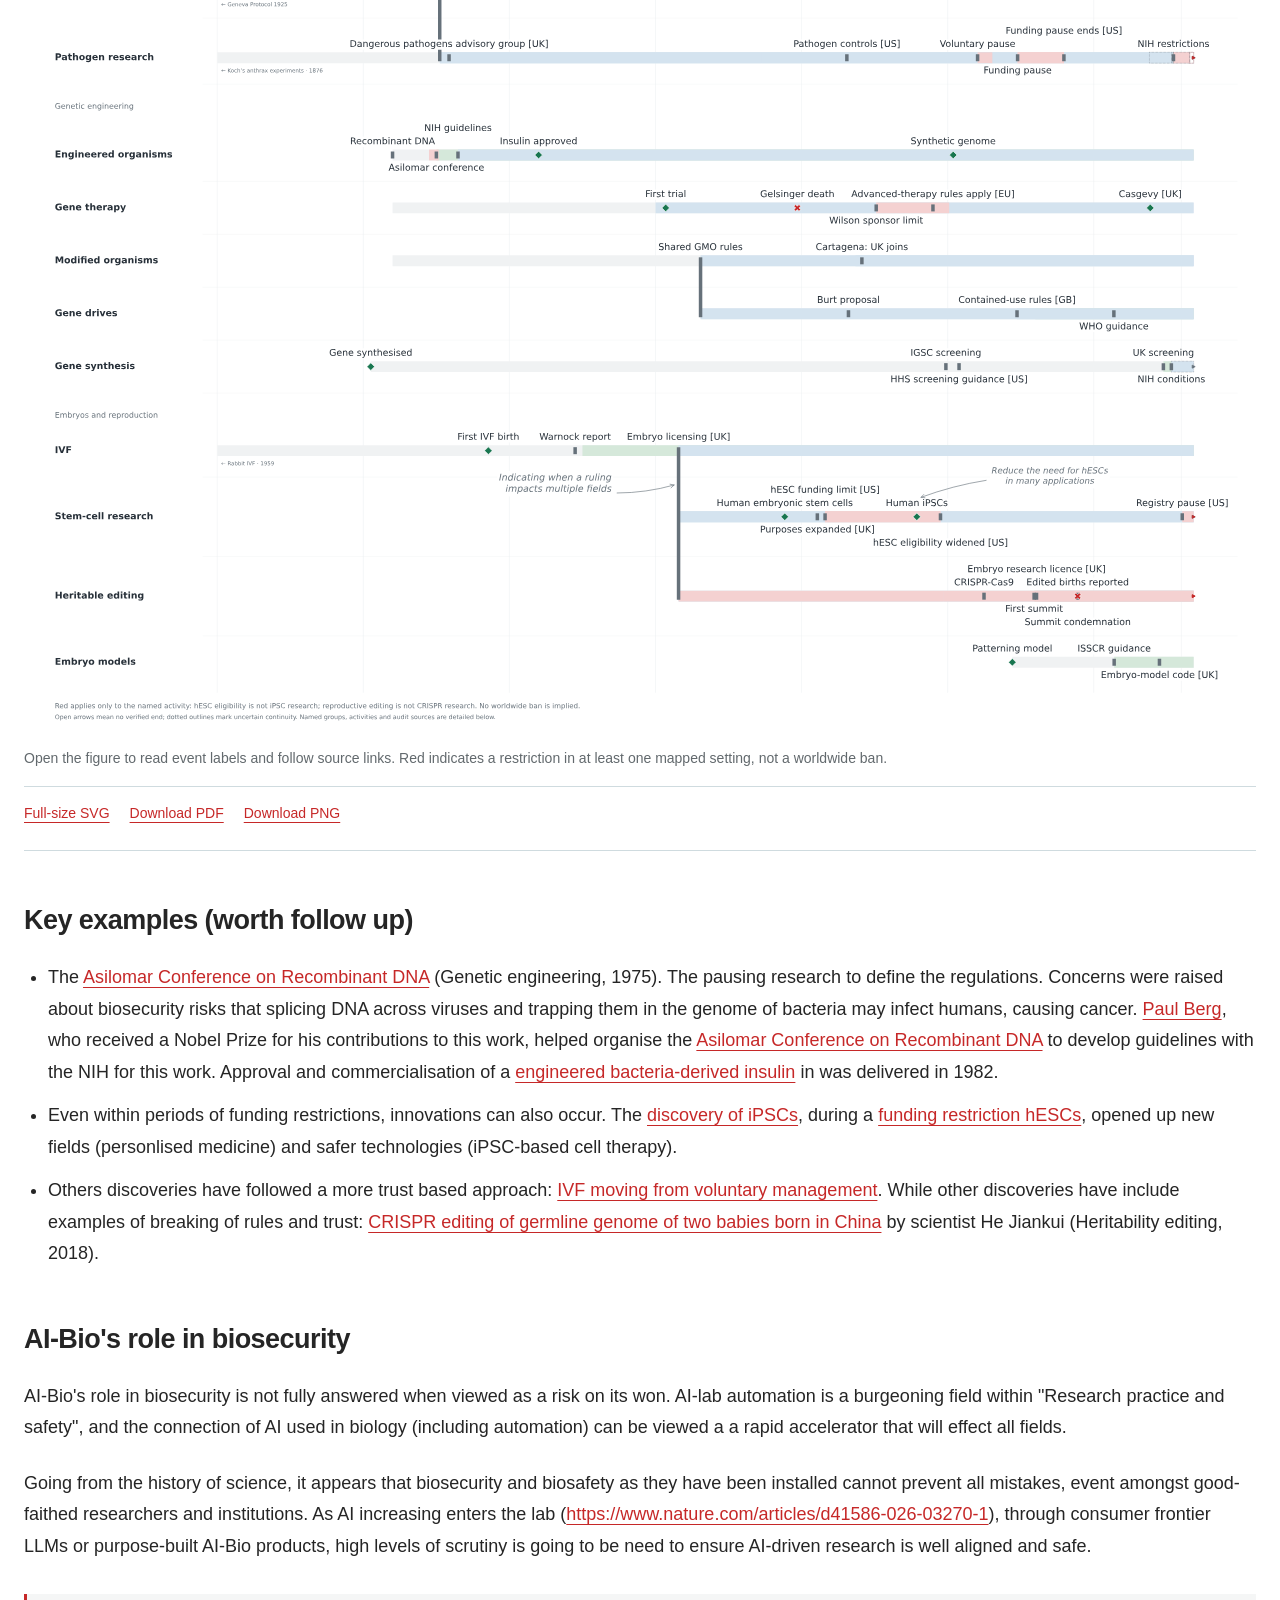
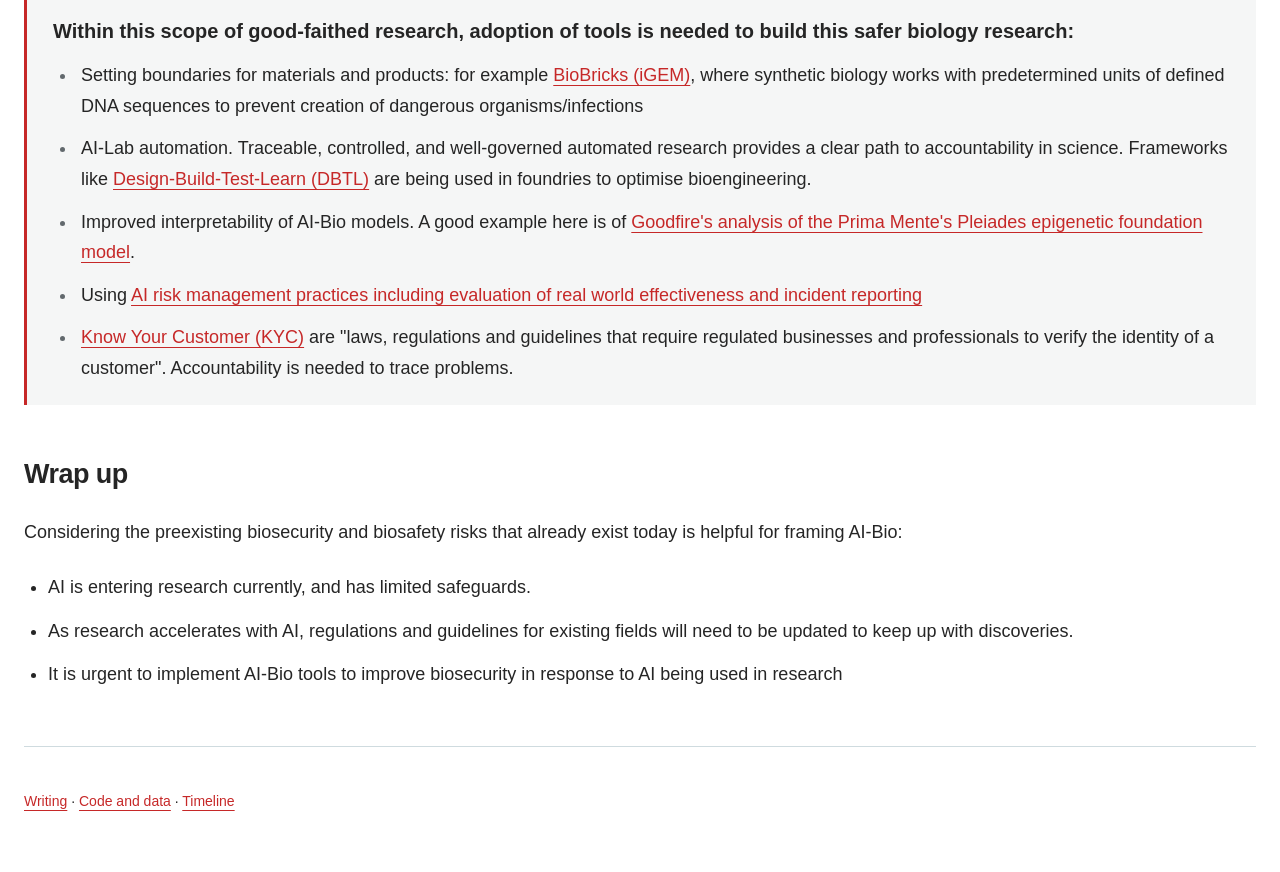
==== commit f73dc959: "Publish latest author revision of biosecurity essay" ====
--- a/biosecurity/index.html
+++ b/biosecurity/index.html
@@ -16,4 +16,4 @@
 .figure-legend p{margin:0}
 .legend-key{white-space:nowrap}.swatch{display:inline-block;width:14px;height:8px;margin-right:5px;vertical-align:middle;background:#c9ced1}.guidance .swatch{background:#d5e8da;border:1px solid #197650}.oversight .swatch{background:#d4e3ef;border:1px solid #126d9b}.restriction .swatch{background:#f4d1d1;border:1px solid #c62828}.diamond{display:inline-block;width:8px;height:8px;transform:rotate(45deg);background:#197650;margin:0 7px 1px 3px}
 @media(max-width:600px){.question-flourish,.flourish{padding:20px 18px}.question-flourish p,.flourish h3{font-size:18px}.flourish ol,.flourish ul{font-size:17px}.figure-legend{font-size:12px;padding:12px}figure{margin-left:0;margin-right:0}}
-.figure-legend ul{padding-left:20px;margin:8px 0 0}.figure-legend li{margin:4px 0}.body>ul{padding-left:24px}</style></head><body><main><article><header><div class="eyebrow">Biology · AI · Governance</div><h1>Thoughts on AI biosecurity, discovery, and science&#x27;s track record of self-regulation</h1><p class="meta"><time datetime="2026-11-09">9 November 2026</time></p><div class="source-links"><a href="https://github.com/jaymoore-research/biosecurity/blob/main/blog-post/draft%209%20Nov2026.md">Writing on GitHub ↗</a><a href="https://github.com/jaymoore-research/biosecurity/tree/main/swimlane-plot">Plot code and data on GitHub ↗</a></div></header><div class="body"><p>All words here are written by me without AI and views shared are my own.</p><p>Recently I attended an informal roundtable event on biosecurity. Althoguht I&#x27;m a keen advocate for AI adoption in science, hosting events and workshops, it is now becoming essential for researchers and the public to understand the developing role of AI in biology. Attending the event highlighted how little I knew and how diverse the groups views of the risks were. To begin looking at the changes in biosecurity that will need to happen to adapt to AI adoption, I compiled a timeline ofbiosecuirty and biosafety risks in biology.</p><p>The timeline follows discovery milestones, and events that changed the regulation and oversight landscape for that discovery. The view is not intended to be extensive, and I limited the timeline to mostly UK and US regulations. I&#x27;ve include AI lab automation as its own timeline.</p><section class="flourish expectations" aria-label="Initial expectations"><h3>My expectations going into this were:</h3><ol><li>discoveries marred by controversies and risky research become unpopular and progress slowly</li><li>research in fields with strong regulation more slower and lack innovation</li><li>dangerous individuals are a risk to science regardless of regulatory environments</li></ol></section><figure id="timeline"><div class="figure-heading"><h3>A timeline of discovery and oversight</h3><a href="plot/output/governance-swimlanes.html">Explore the figure and sources ↗</a></div><div class="figure-legend" aria-label="Timeline legend"><p>To the visualisation follows:</p><ul><li><span class="legend-key discovery"><span class="swatch" aria-hidden="true"></span></span>discovery before oversight (grey),</li><li><span class="legend-key guidance"><span class="swatch" aria-hidden="true"></span></span>nonbinding guidance/self-regulation (green)</li><li><span class="legend-key oversight"><span class="swatch" aria-hidden="true"></span></span>oversight (blue)</li><li><span class="legend-key restriction"><span class="swatch" aria-hidden="true"></span></span>ban, voluntary pause or funding restriction (red if instated in least one country (red)</li><li><span class="legend-key milestone"><span class="diamond" aria-hidden="true"></span></span>green diamonds mark illustrative discoveries and treatments.</li></ul></div><a href="plot/output/governance-swimlanes.html" aria-label="Open the full timeline and source links"><img src="plot/output/governance-swimlanes.svg" width="1584" height="1478" alt="Timeline across 15 biological research fields, showing discoveries, guidance, oversight and research restrictions." /></a><figcaption>Open the figure to read event labels and follow source links. Red indicates a restriction in at least one mapped setting, not a worldwide ban.</figcaption><div class="downloads"><a href="plot/output/governance-swimlanes.svg">Full-size SVG</a><a href="plot/output/governance-swimlanes.pdf">Download PDF</a><a href="plot/output/governance-swimlanes.png">Download PNG</a></div></figure><p>Some take aways that follow from the narrative representation in the plot:</p><ul><li>Discovery of genetics in the 1960&#x27;s has sparked a lot of new technologies and fields in biology. Some follow quite a clean narrative: recombinant DNA for instance: pause, self-regulation, oversight, then innovative treatment. The <a href="https://www.ncbi.nlm.nih.gov/sites/books/NBK195888/">Asilomar Conference on Recombinant DNA</a> (Genetic engineering, 1975), is great example of pausing research to define the regulations. Concerns were raised about biosecurity risks that splicing DNA across viruses and trapping them in the genome of bacteria may infect humans, causing cancer. <a href="https://www.nsf.gov/honorary-awards/national-medal-science/recipients/paul-berg">Paul Berg</a>, who received a Nobel Prize for his contributions to this work, helped organise the <a href="https://www.ncbi.nlm.nih.gov/sites/books/NBK195888/">Asilomar Conference on Recombinant DNA</a> to develop guidelines with the NIH for this work. Approval and commercialisation of a <a href="https://www.fda.gov/about-fda/fda-history-exhibits/100-years-insulin">engineered bacteria-derived insulin</a> in was delivered in 1982.</li><li>Others discoveries have followed different paths: More trust based: <a href="https://www.hfea.gov.uk/about-us/news-and-press-releases/2018/ivf-regulation-ensuring-safe-and-ethical-treatment/">IVF moving from voluntary management</a>, and examples of breaking of rules and trust: <a href="https://www.nationalacademies.org/news/statement-by-the-organizing-committee-of-the-second-international-summit-on-human-genome-editing">CRISPR editing of germline genome of two babies born in China</a> by scientist He Jiankui (Heritability editing, 2018).</li><li>Innovations can also occur during periods of funding restrictions. The <a href="https://pubmed.ncbi.nlm.nih.gov/18035408/">discovery of iPSCs</a>, during a <a href="https://www.nih.gov/sites/default/files/about-nih/nih-director/articles/collins/steering-a-new-course.pdf">funding restriction hESCs</a> points to another dynamic that regulation may promote innovation.</li></ul><h2 id="ai-bio">AI-Bio&#x27;s role in biosecurity</h2><p>AI-Bio&#x27;s role in biosecurity is not fully answered when viewed as a risk on its won. AI-labautomation is a burgeoning field within &quot;Research practice and safety&quot;, and the connection of AI used in biology (including automation) can be viewed a a rapid accelerator that will effect all fields.</p><p>Going from the history of science, it appears that biosecurity and biosafety as they have been installed cannot prevent all mistakes, event amongst good-faithed researchers and institutions. As AI increasing enters the lab (<a href="https://www.nature.com/articles/d41586-026-03270-1">https://www.nature.com/articles/d41586-026-03270-1</a>), through consumer fronteir LLMs or purpose-built AI-Bio products, high levels of scrutiny is going to be need to ensure AI-driven research is well aligned and safe.</p><section class="flourish tools" aria-label="Tools for safer biology"><h3>Within this scope of good-faithed research, adoption of tools is needed to build this safer biology research:</h3><ul><li>Setting boudaries for materials and products: for example <a href="https://technology.igem.org/registry">BioBricks (iGEM)</a>, where synthetic biology works with predetermined units of defined DNA sequences to prevent creation of dangerous organisms/infections</li><li>AI-Lab automation. Traceable, controlled, and well-governed automated research provides a clear path to accountability in science. Frameworks like <a href="https://www.nature.com/articles/s41467-019-10079-2">Design-Build-Test-Learn (DBTL)</a> are being used in foundries to optimise bioengineering.</li><li>Improved interpretability of AI-Bio models. A good example here is of <a href="https://www.goodfire.com/research/interpretability-for-alzheimers-detection">Goodfire&#x27;s analysis of the Prima Mente&#x27;s Pleiades epigenetic foundation model</a>.</li><li>Using <a href="https://internationalaisafetyreport.org/sites/default/files/2026-02/international-ai-safety-report-2026.pdf">AI risk management practices including evaluation of real world effectiveness and incident reporting</a></li><li><a href="https://www.finra.org/rules-guidance/rulebooks/finra-rules/2090">Know Your Customer (KYC)</a> are &quot;laws, regulations and guidelines that require regulated businesses and professionals to verify the identity of a customer&quot;. Accountability is needed to trace problems.</li></ul></section><h2 id="wrap-up">Wrap up</h2><p>Considering the preexisiting biosecurity and biosafety risks that already exist today is helpful for framing AI-Bio:</p><ul><li>AI is entering research currently, and has limited safeguards</li><li>As research accelerates with AI, regulations and guidelines for existing fields will need to be updated to keep up with discoveries</li><li>We need purpose built AI-Bio tools to structure biology research now to help protect researchers and public from the risks of AI</li></ul></div></article><footer><p><a href="https://github.com/jaymoore-research/biosecurity/blob/main/blog-post/draft%209%20Nov2026.md">Writing</a> · <a href="https://github.com/jaymoore-research/biosecurity/tree/main/swimlane-plot">Code and data</a> · <a href="#timeline">Timeline</a></p></footer></main></body></html>+.figure-legend ul{padding-left:20px;margin:8px 0 0}.figure-legend li{margin:4px 0}.body>ul{padding-left:24px}.figure-legend ul{padding-left:20px;margin:8px 0 0}.figure-legend li{margin:4px 0}.body>ul{padding-left:24px}</style></head><body><main><article><header><div class="eyebrow">Biology · AI · Governance</div><h1>Thoughts on AI biosecurity, discovery, and science&#x27;s track record of self-regulation</h1><p class="meta"><time datetime="2026-11-09">9 November 2026</time></p><div class="source-links"><a href="https://github.com/jaymoore-research/biosecurity/blob/main/blog-post/draft%209%20Nov2026.md">Writing on GitHub ↗</a><a href="https://github.com/jaymoore-research/biosecurity/tree/main/swimlane-plot">Plot code and data on GitHub ↗</a></div></header><div class="body"><p>All words here are written by me without AI and views shared are my own.</p><p>Recently I attended an informal roundtable event on biosecurity. Although I&#x27;m a keen advocate for AI adoption in science, hosting events and workshops, I’ve been starting to understand that it is essential for researchers and the public to understand the developing role of AI in biology. Attending the event highlighted how little I knew and how diverse the groups views of the risks were. To begin looking at the changes in biosecurity that will need to happen to adapt to AI adoption, I compiled a timeline biosecurity and biosafety risks in biology.</p><p>The timeline follows discovery milestones, and events that changed the regulation and oversight landscape for that discovery. The view is not intended to be extensive, and I limited the timeline to mostly UK and US regulations. I&#x27;ve include AI lab automation as its own timeline.</p><section class="flourish expectations" aria-label="Initial expectations"><h3>My expectations going into this were:</h3><ol><li>discoveries marred by controversies and risky research become unpopular and progress slowly</li><li>research in fields with strong regulation more slower and lack innovation</li><li>dangerous individuals are a risk to science regardless of regulatory environments</li></ol></section><figure id="timeline"><div class="figure-heading"><h3>A timeline of discovery and oversight</h3><a href="plot/output/governance-swimlanes.html">Explore the figure and sources ↗</a></div><div class="figure-legend" aria-label="Timeline legend"><p>To the visualisation follows:</p><ul><li><span class="legend-key discovery"><span class="swatch" aria-hidden="true"></span></span>discovery before oversight (grey),</li><li><span class="legend-key guidance"><span class="swatch" aria-hidden="true"></span></span>nonbinding guidance/self-regulation (green)</li><li><span class="legend-key oversight"><span class="swatch" aria-hidden="true"></span></span>oversight (blue)</li><li><span class="legend-key restriction"><span class="swatch" aria-hidden="true"></span></span>ban, voluntary pause or funding restriction (red if instated in least one country (red)</li><li><span class="legend-key milestone"><span class="diamond" aria-hidden="true"></span></span>green diamonds mark illustrative discoveries and treatments.</li></ul></div><a href="plot/output/governance-swimlanes.html" aria-label="Open the full timeline and source links"><img src="plot/output/governance-swimlanes.svg" width="1584" height="1478" alt="Timeline across 15 biological research fields, showing discoveries, guidance, oversight and research restrictions." /></a><figcaption>Open the figure to read event labels and follow source links. Red indicates a restriction in at least one mapped setting, not a worldwide ban.</figcaption><div class="downloads"><a href="plot/output/governance-swimlanes.svg">Full-size SVG</a><a href="plot/output/governance-swimlanes.pdf">Download PDF</a><a href="plot/output/governance-swimlanes.png">Download PNG</a></div></figure><h2 id="examples">Key examples (worth follow up)</h2><ul><li>The <a href="https://www.ncbi.nlm.nih.gov/sites/books/NBK195888/">Asilomar Conference on Recombinant DNA</a> (Genetic engineering, 1975). The pausing research to define the regulations. Concerns were raised about biosecurity risks that splicing DNA across viruses and trapping them in the genome of bacteria may infect humans, causing cancer. <a href="https://www.nsf.gov/honorary-awards/national-medal-science/recipients/paul-berg">Paul Berg</a>, who received a Nobel Prize for his contributions to this work, helped organise the <a href="https://www.ncbi.nlm.nih.gov/sites/books/NBK195888/">Asilomar Conference on Recombinant DNA</a> to develop guidelines with the NIH for this work. Approval and commercialisation of a <a href="https://www.fda.gov/about-fda/fda-history-exhibits/100-years-insulin">engineered bacteria-derived insulin</a> in was delivered in 1982.</li><li>Even within periods of funding restrictions, innovations can also occur. The <a href="https://pubmed.ncbi.nlm.nih.gov/18035408/">discovery of iPSCs</a>, during a <a href="https://www.nih.gov/sites/default/files/about-nih/nih-director/articles/collins/steering-a-new-course.pdf">funding restriction hESCs</a>, opened up new fields (personlised medicine) and safer technologies (iPSC-based cell therapy).</li><li>Others discoveries have followed a more trust based approach: <a href="https://www.hfea.gov.uk/about-us/news-and-press-releases/2018/ivf-regulation-ensuring-safe-and-ethical-treatment/">IVF moving from voluntary management</a>. While other discoveries have include examples of breaking of rules and trust: <a href="https://www.nationalacademies.org/news/statement-by-the-organizing-committee-of-the-second-international-summit-on-human-genome-editing">CRISPR editing of germline genome of two babies born in China</a> by scientist He Jiankui (Heritability editing, 2018).</li></ul><h2 id="ai-bio">AI-Bio&#x27;s role in biosecurity</h2><p>AI-Bio&#x27;s role in biosecurity is not fully answered when viewed as a risk on its won. AI-lab automation is a burgeoning field within &quot;Research practice and safety&quot;, and the connection of AI used in biology (including automation) can be viewed a a rapid accelerator that will effect all fields.</p><p>Going from the history of science, it appears that biosecurity and biosafety as they have been installed cannot prevent all mistakes, event amongst good-faithed researchers and institutions. As AI increasing enters the lab (<a href="https://www.nature.com/articles/d41586-026-03270-1">https://www.nature.com/articles/d41586-026-03270-1</a>), through consumer frontier LLMs or purpose-built AI-Bio products, high levels of scrutiny is going to be need to ensure AI-driven research is well aligned and safe.</p><section class="flourish tools" aria-label="Tools for safer biology"><h3>Within this scope of good-faithed research, adoption of tools is needed to build this safer biology research:</h3><ul><li>Setting boundaries for materials and products: for example <a href="https://technology.igem.org/registry">BioBricks (iGEM)</a>, where synthetic biology works with predetermined units of defined DNA sequences to prevent creation of dangerous organisms/infections</li><li>AI-Lab automation. Traceable, controlled, and well-governed automated research provides a clear path to accountability in science. Frameworks like <a href="https://www.nature.com/articles/s41467-019-10079-2">Design-Build-Test-Learn (DBTL)</a> are being used in foundries to optimise bioengineering.</li><li>Improved interpretability of AI-Bio models. A good example here is of <a href="https://www.goodfire.com/research/interpretability-for-alzheimers-detection">Goodfire&#x27;s analysis of the Prima Mente&#x27;s Pleiades epigenetic foundation model</a>.</li><li>Using <a href="https://internationalaisafetyreport.org/sites/default/files/2026-02/international-ai-safety-report-2026.pdf">AI risk management practices including evaluation of real world effectiveness and incident reporting</a></li><li><a href="https://www.finra.org/rules-guidance/rulebooks/finra-rules/2090">Know Your Customer (KYC)</a> are &quot;laws, regulations and guidelines that require regulated businesses and professionals to verify the identity of a customer&quot;. Accountability is needed to trace problems.</li></ul></section><h2 id="wrap-up">Wrap up</h2><p>Considering the preexisting biosecurity and biosafety risks that already exist today is helpful for framing AI-Bio:</p><ul><li>AI is entering research currently, and has limited safeguards.</li><li>As research accelerates with AI, regulations and guidelines for existing fields will need to be updated to keep up with discoveries.</li><li>It is urgent to implement AI-Bio tools to improve biosecurity in response to AI being used in research</li></ul></div></article><footer><p><a href="https://github.com/jaymoore-research/biosecurity/blob/main/blog-post/draft%209%20Nov2026.md">Writing</a> · <a href="https://github.com/jaymoore-research/biosecurity/tree/main/swimlane-plot">Code and data</a> · <a href="#timeline">Timeline</a></p></footer></main></body></html>
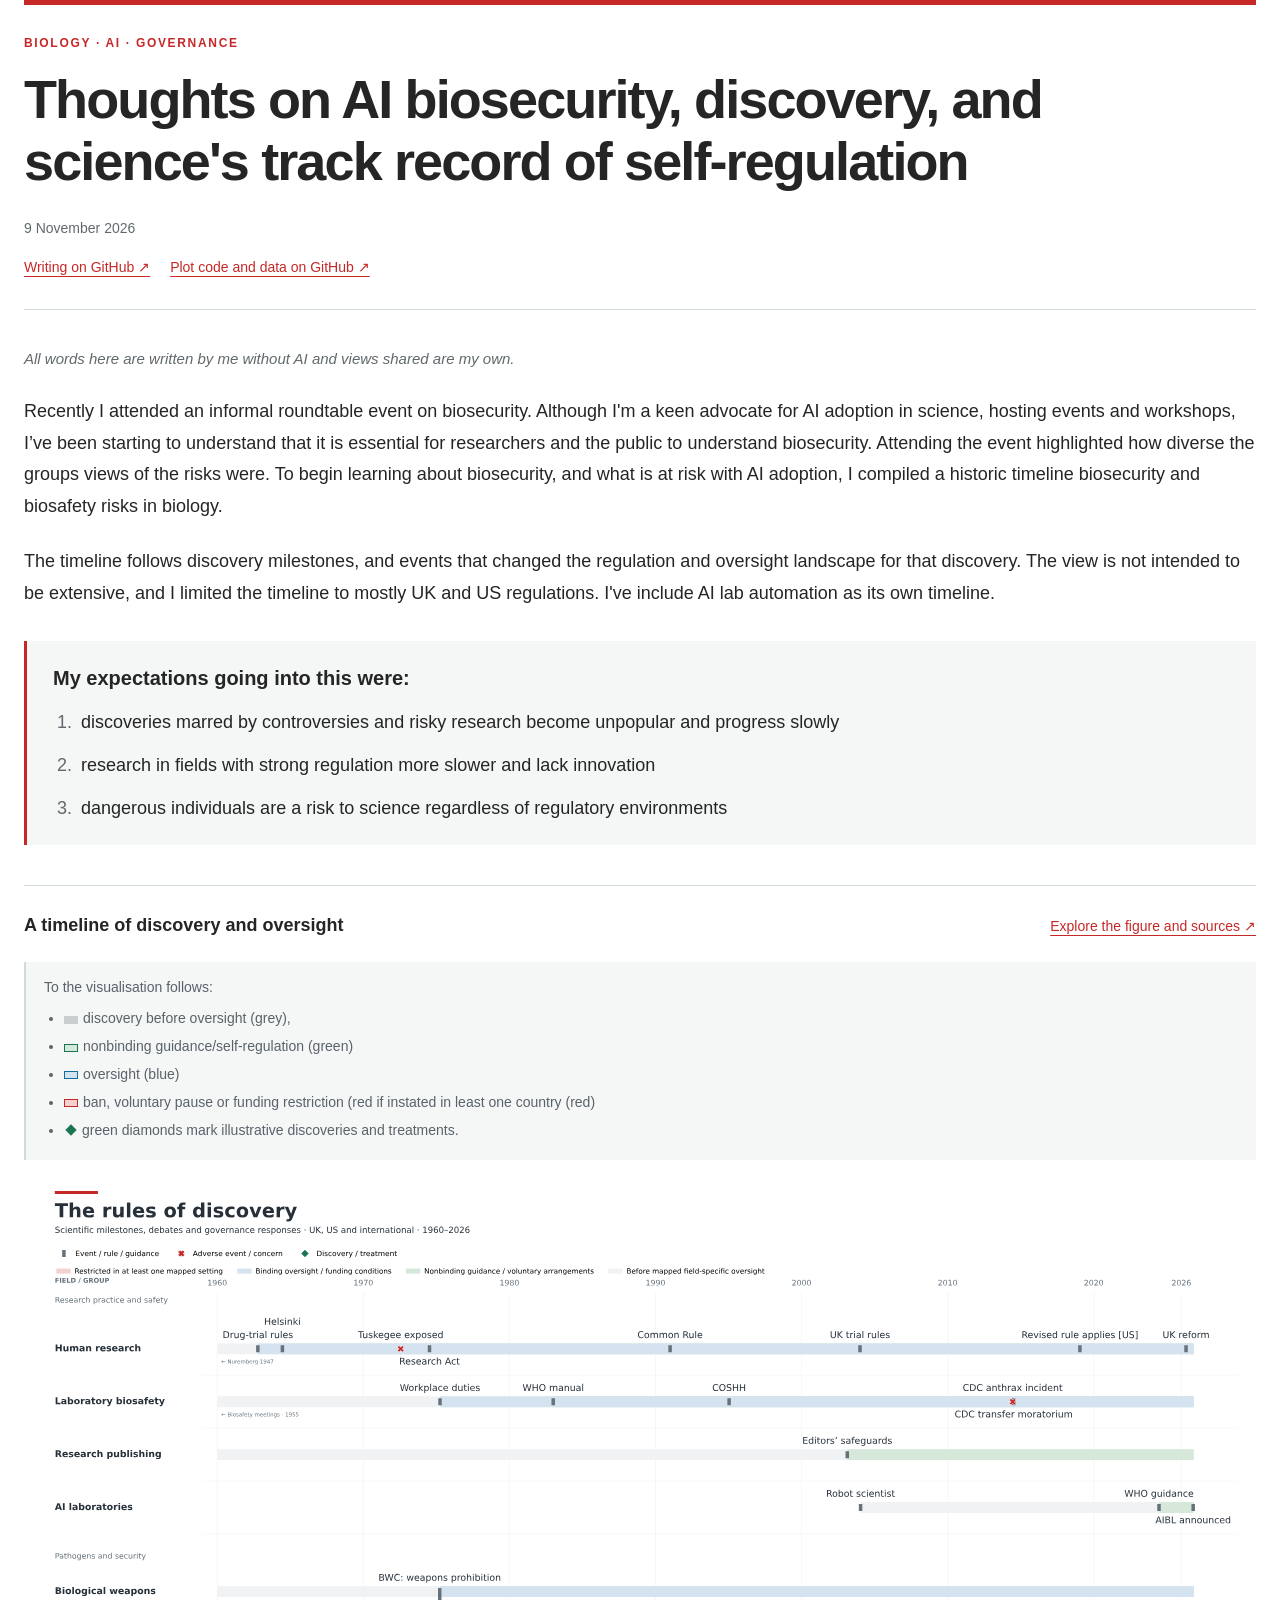
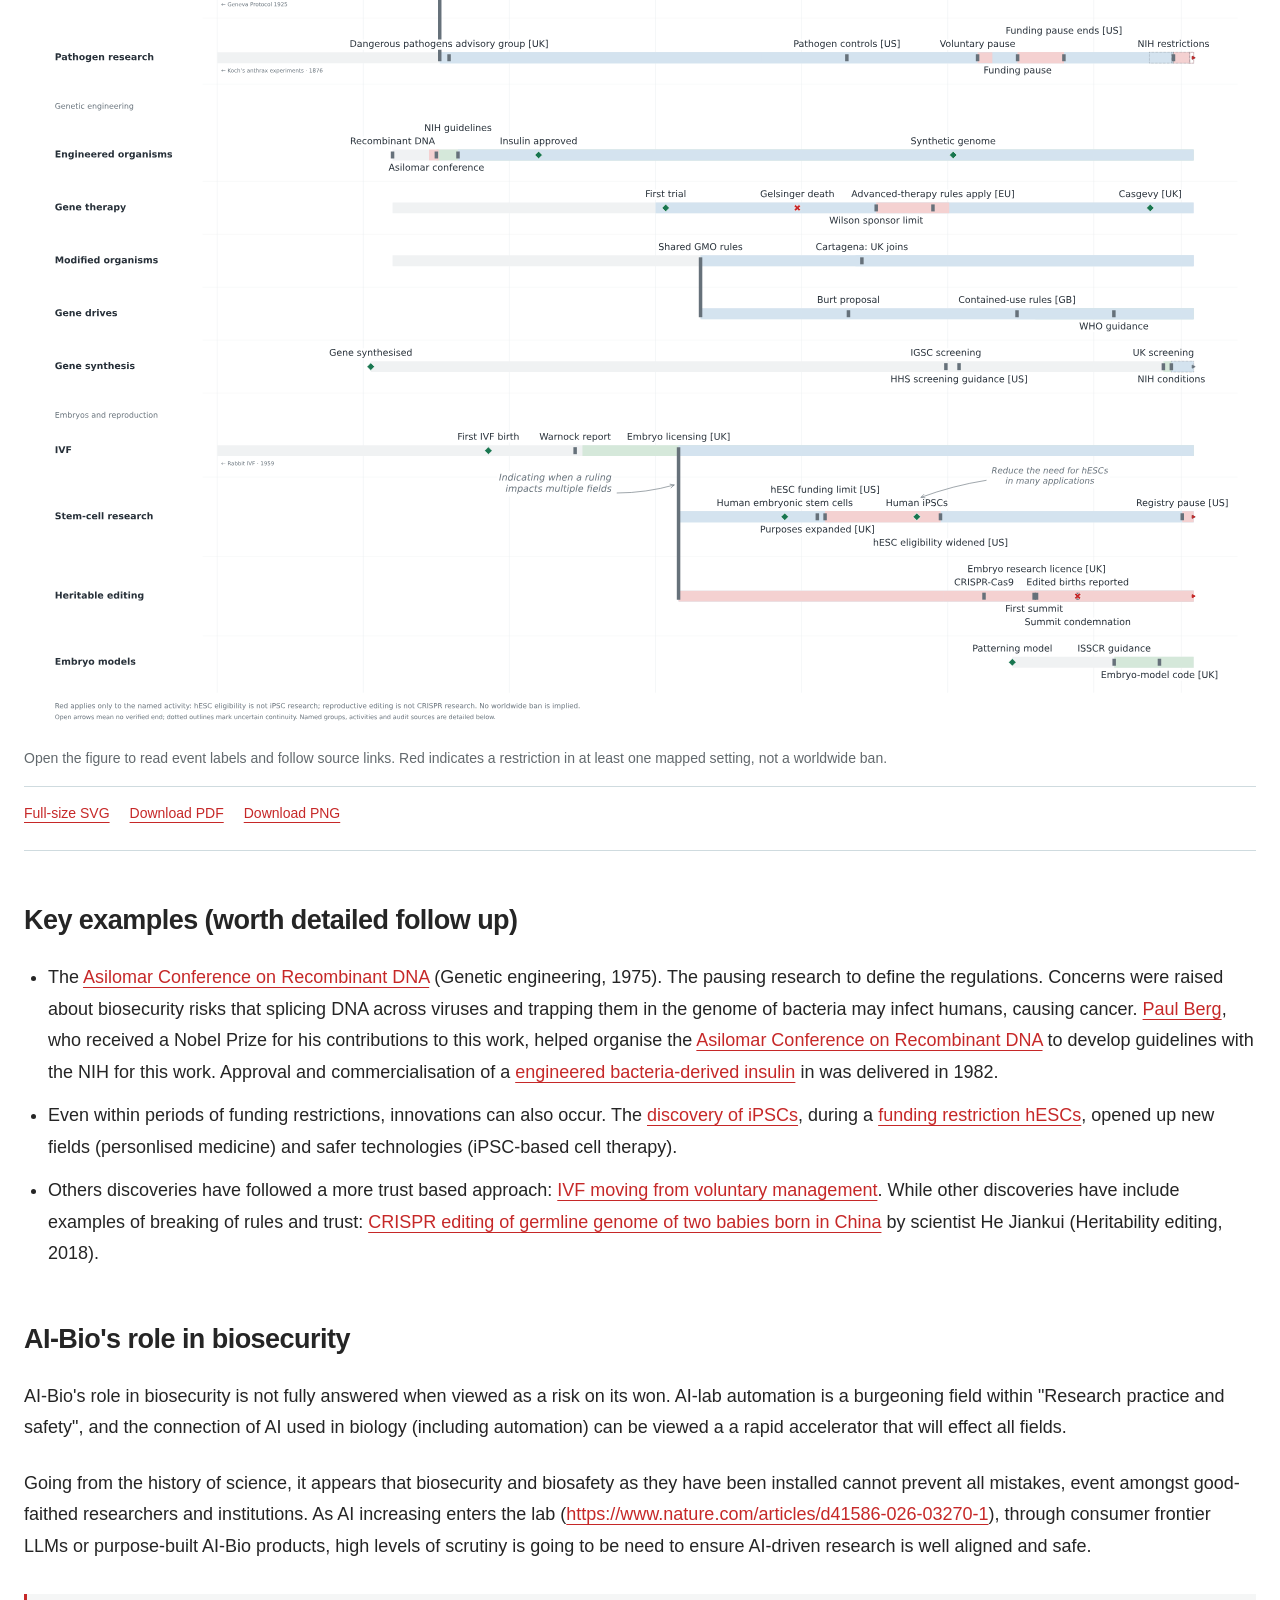
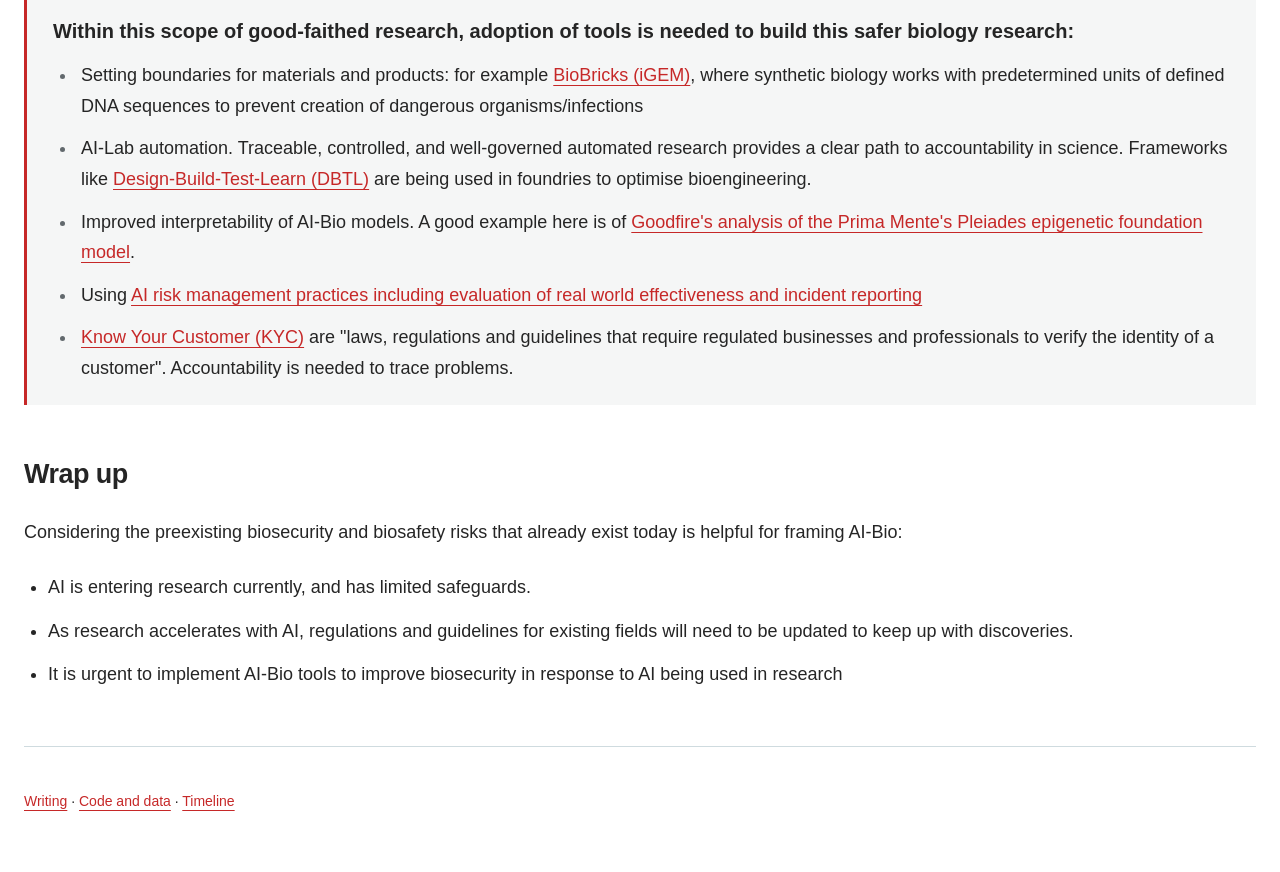
==== commit b1c660e0: "Publish further author edits to biosecurity article" ====
--- a/biosecurity/index.html
+++ b/biosecurity/index.html
@@ -16,4 +16,4 @@
 .figure-legend p{margin:0}
 .legend-key{white-space:nowrap}.swatch{display:inline-block;width:14px;height:8px;margin-right:5px;vertical-align:middle;background:#c9ced1}.guidance .swatch{background:#d5e8da;border:1px solid #197650}.oversight .swatch{background:#d4e3ef;border:1px solid #126d9b}.restriction .swatch{background:#f4d1d1;border:1px solid #c62828}.diamond{display:inline-block;width:8px;height:8px;transform:rotate(45deg);background:#197650;margin:0 7px 1px 3px}
 @media(max-width:600px){.question-flourish,.flourish{padding:20px 18px}.question-flourish p,.flourish h3{font-size:18px}.flourish ol,.flourish ul{font-size:17px}.figure-legend{font-size:12px;padding:12px}figure{margin-left:0;margin-right:0}}
-.figure-legend ul{padding-left:20px;margin:8px 0 0}.figure-legend li{margin:4px 0}.body>ul{padding-left:24px}.figure-legend ul{padding-left:20px;margin:8px 0 0}.figure-legend li{margin:4px 0}.body>ul{padding-left:24px}</style></head><body><main><article><header><div class="eyebrow">Biology · AI · Governance</div><h1>Thoughts on AI biosecurity, discovery, and science&#x27;s track record of self-regulation</h1><p class="meta"><time datetime="2026-11-09">9 November 2026</time></p><div class="source-links"><a href="https://github.com/jaymoore-research/biosecurity/blob/main/blog-post/draft%209%20Nov2026.md">Writing on GitHub ↗</a><a href="https://github.com/jaymoore-research/biosecurity/tree/main/swimlane-plot">Plot code and data on GitHub ↗</a></div></header><div class="body"><p>All words here are written by me without AI and views shared are my own.</p><p>Recently I attended an informal roundtable event on biosecurity. Although I&#x27;m a keen advocate for AI adoption in science, hosting events and workshops, I’ve been starting to understand that it is essential for researchers and the public to understand the developing role of AI in biology. Attending the event highlighted how little I knew and how diverse the groups views of the risks were. To begin looking at the changes in biosecurity that will need to happen to adapt to AI adoption, I compiled a timeline biosecurity and biosafety risks in biology.</p><p>The timeline follows discovery milestones, and events that changed the regulation and oversight landscape for that discovery. The view is not intended to be extensive, and I limited the timeline to mostly UK and US regulations. I&#x27;ve include AI lab automation as its own timeline.</p><section class="flourish expectations" aria-label="Initial expectations"><h3>My expectations going into this were:</h3><ol><li>discoveries marred by controversies and risky research become unpopular and progress slowly</li><li>research in fields with strong regulation more slower and lack innovation</li><li>dangerous individuals are a risk to science regardless of regulatory environments</li></ol></section><figure id="timeline"><div class="figure-heading"><h3>A timeline of discovery and oversight</h3><a href="plot/output/governance-swimlanes.html">Explore the figure and sources ↗</a></div><div class="figure-legend" aria-label="Timeline legend"><p>To the visualisation follows:</p><ul><li><span class="legend-key discovery"><span class="swatch" aria-hidden="true"></span></span>discovery before oversight (grey),</li><li><span class="legend-key guidance"><span class="swatch" aria-hidden="true"></span></span>nonbinding guidance/self-regulation (green)</li><li><span class="legend-key oversight"><span class="swatch" aria-hidden="true"></span></span>oversight (blue)</li><li><span class="legend-key restriction"><span class="swatch" aria-hidden="true"></span></span>ban, voluntary pause or funding restriction (red if instated in least one country (red)</li><li><span class="legend-key milestone"><span class="diamond" aria-hidden="true"></span></span>green diamonds mark illustrative discoveries and treatments.</li></ul></div><a href="plot/output/governance-swimlanes.html" aria-label="Open the full timeline and source links"><img src="plot/output/governance-swimlanes.svg" width="1584" height="1478" alt="Timeline across 15 biological research fields, showing discoveries, guidance, oversight and research restrictions." /></a><figcaption>Open the figure to read event labels and follow source links. Red indicates a restriction in at least one mapped setting, not a worldwide ban.</figcaption><div class="downloads"><a href="plot/output/governance-swimlanes.svg">Full-size SVG</a><a href="plot/output/governance-swimlanes.pdf">Download PDF</a><a href="plot/output/governance-swimlanes.png">Download PNG</a></div></figure><h2 id="examples">Key examples (worth follow up)</h2><ul><li>The <a href="https://www.ncbi.nlm.nih.gov/sites/books/NBK195888/">Asilomar Conference on Recombinant DNA</a> (Genetic engineering, 1975). The pausing research to define the regulations. Concerns were raised about biosecurity risks that splicing DNA across viruses and trapping them in the genome of bacteria may infect humans, causing cancer. <a href="https://www.nsf.gov/honorary-awards/national-medal-science/recipients/paul-berg">Paul Berg</a>, who received a Nobel Prize for his contributions to this work, helped organise the <a href="https://www.ncbi.nlm.nih.gov/sites/books/NBK195888/">Asilomar Conference on Recombinant DNA</a> to develop guidelines with the NIH for this work. Approval and commercialisation of a <a href="https://www.fda.gov/about-fda/fda-history-exhibits/100-years-insulin">engineered bacteria-derived insulin</a> in was delivered in 1982.</li><li>Even within periods of funding restrictions, innovations can also occur. The <a href="https://pubmed.ncbi.nlm.nih.gov/18035408/">discovery of iPSCs</a>, during a <a href="https://www.nih.gov/sites/default/files/about-nih/nih-director/articles/collins/steering-a-new-course.pdf">funding restriction hESCs</a>, opened up new fields (personlised medicine) and safer technologies (iPSC-based cell therapy).</li><li>Others discoveries have followed a more trust based approach: <a href="https://www.hfea.gov.uk/about-us/news-and-press-releases/2018/ivf-regulation-ensuring-safe-and-ethical-treatment/">IVF moving from voluntary management</a>. While other discoveries have include examples of breaking of rules and trust: <a href="https://www.nationalacademies.org/news/statement-by-the-organizing-committee-of-the-second-international-summit-on-human-genome-editing">CRISPR editing of germline genome of two babies born in China</a> by scientist He Jiankui (Heritability editing, 2018).</li></ul><h2 id="ai-bio">AI-Bio&#x27;s role in biosecurity</h2><p>AI-Bio&#x27;s role in biosecurity is not fully answered when viewed as a risk on its won. AI-lab automation is a burgeoning field within &quot;Research practice and safety&quot;, and the connection of AI used in biology (including automation) can be viewed a a rapid accelerator that will effect all fields.</p><p>Going from the history of science, it appears that biosecurity and biosafety as they have been installed cannot prevent all mistakes, event amongst good-faithed researchers and institutions. As AI increasing enters the lab (<a href="https://www.nature.com/articles/d41586-026-03270-1">https://www.nature.com/articles/d41586-026-03270-1</a>), through consumer frontier LLMs or purpose-built AI-Bio products, high levels of scrutiny is going to be need to ensure AI-driven research is well aligned and safe.</p><section class="flourish tools" aria-label="Tools for safer biology"><h3>Within this scope of good-faithed research, adoption of tools is needed to build this safer biology research:</h3><ul><li>Setting boundaries for materials and products: for example <a href="https://technology.igem.org/registry">BioBricks (iGEM)</a>, where synthetic biology works with predetermined units of defined DNA sequences to prevent creation of dangerous organisms/infections</li><li>AI-Lab automation. Traceable, controlled, and well-governed automated research provides a clear path to accountability in science. Frameworks like <a href="https://www.nature.com/articles/s41467-019-10079-2">Design-Build-Test-Learn (DBTL)</a> are being used in foundries to optimise bioengineering.</li><li>Improved interpretability of AI-Bio models. A good example here is of <a href="https://www.goodfire.com/research/interpretability-for-alzheimers-detection">Goodfire&#x27;s analysis of the Prima Mente&#x27;s Pleiades epigenetic foundation model</a>.</li><li>Using <a href="https://internationalaisafetyreport.org/sites/default/files/2026-02/international-ai-safety-report-2026.pdf">AI risk management practices including evaluation of real world effectiveness and incident reporting</a></li><li><a href="https://www.finra.org/rules-guidance/rulebooks/finra-rules/2090">Know Your Customer (KYC)</a> are &quot;laws, regulations and guidelines that require regulated businesses and professionals to verify the identity of a customer&quot;. Accountability is needed to trace problems.</li></ul></section><h2 id="wrap-up">Wrap up</h2><p>Considering the preexisting biosecurity and biosafety risks that already exist today is helpful for framing AI-Bio:</p><ul><li>AI is entering research currently, and has limited safeguards.</li><li>As research accelerates with AI, regulations and guidelines for existing fields will need to be updated to keep up with discoveries.</li><li>It is urgent to implement AI-Bio tools to improve biosecurity in response to AI being used in research</li></ul></div></article><footer><p><a href="https://github.com/jaymoore-research/biosecurity/blob/main/blog-post/draft%209%20Nov2026.md">Writing</a> · <a href="https://github.com/jaymoore-research/biosecurity/tree/main/swimlane-plot">Code and data</a> · <a href="#timeline">Timeline</a></p></footer></main></body></html>+.figure-legend ul{padding-left:20px;margin:8px 0 0}.figure-legend li{margin:4px 0}.body>ul{padding-left:24px}.figure-legend ul{padding-left:20px;margin:8px 0 0}.figure-legend li{margin:4px 0}.body>ul{padding-left:24px}</style></head><body><main><article><header><div class="eyebrow">Biology · AI · Governance</div><h1>Thoughts on AI biosecurity, discovery, and science&#x27;s track record of self-regulation</h1><p class="meta"><time datetime="2026-11-09">9 November 2026</time></p><div class="source-links"><a href="https://github.com/jaymoore-research/biosecurity/blob/main/blog-post/draft%209%20Nov2026.md">Writing on GitHub ↗</a><a href="https://github.com/jaymoore-research/biosecurity/tree/main/swimlane-plot">Plot code and data on GitHub ↗</a></div></header><div class="body"><p>All words here are written by me without AI and views shared are my own.</p><p>Recently I attended an informal roundtable event on biosecurity. Although I&#x27;m a keen advocate for AI adoption in science, hosting events and workshops, I’ve been starting to understand that it is essential for researchers and the public to understand biosecurity. Attending the event highlighted how diverse the groups views of the risks were. To begin learning about biosecurity, and what is at risk with AI adoption, I compiled a historic timeline biosecurity and biosafety risks in biology.</p><p>The timeline follows discovery milestones, and events that changed the regulation and oversight landscape for that discovery. The view is not intended to be extensive, and I limited the timeline to mostly UK and US regulations. I&#x27;ve include AI lab automation as its own timeline.</p><section class="flourish expectations" aria-label="Initial expectations"><h3>My expectations going into this were:</h3><ol><li>discoveries marred by controversies and risky research become unpopular and progress slowly</li><li>research in fields with strong regulation more slower and lack innovation</li><li>dangerous individuals are a risk to science regardless of regulatory environments</li></ol></section><figure id="timeline"><div class="figure-heading"><h3>A timeline of discovery and oversight</h3><a href="plot/output/governance-swimlanes.html">Explore the figure and sources ↗</a></div><div class="figure-legend" aria-label="Timeline legend"><p>To the visualisation follows:</p><ul><li><span class="legend-key discovery"><span class="swatch" aria-hidden="true"></span></span>discovery before oversight (grey),</li><li><span class="legend-key guidance"><span class="swatch" aria-hidden="true"></span></span>nonbinding guidance/self-regulation (green)</li><li><span class="legend-key oversight"><span class="swatch" aria-hidden="true"></span></span>oversight (blue)</li><li><span class="legend-key restriction"><span class="swatch" aria-hidden="true"></span></span>ban, voluntary pause or funding restriction (red if instated in least one country (red)</li><li><span class="legend-key milestone"><span class="diamond" aria-hidden="true"></span></span>green diamonds mark illustrative discoveries and treatments.</li></ul></div><a href="plot/output/governance-swimlanes.html" aria-label="Open the full timeline and source links"><img src="plot/output/governance-swimlanes.svg" width="1584" height="1478" alt="Timeline across 15 biological research fields, showing discoveries, guidance, oversight and research restrictions." /></a><figcaption>Open the figure to read event labels and follow source links. Red indicates a restriction in at least one mapped setting, not a worldwide ban.</figcaption><div class="downloads"><a href="plot/output/governance-swimlanes.svg">Full-size SVG</a><a href="plot/output/governance-swimlanes.pdf">Download PDF</a><a href="plot/output/governance-swimlanes.png">Download PNG</a></div></figure><h2 id="examples">Key examples (worth detailed follow up)</h2><ul><li>The <a href="https://www.ncbi.nlm.nih.gov/sites/books/NBK195888/">Asilomar Conference on Recombinant DNA</a> (Genetic engineering, 1975). The pausing research to define the regulations. Concerns were raised about biosecurity risks that splicing DNA across viruses and trapping them in the genome of bacteria may infect humans, causing cancer. <a href="https://www.nsf.gov/honorary-awards/national-medal-science/recipients/paul-berg">Paul Berg</a>, who received a Nobel Prize for his contributions to this work, helped organise the <a href="https://www.ncbi.nlm.nih.gov/sites/books/NBK195888/">Asilomar Conference on Recombinant DNA</a> to develop guidelines with the NIH for this work. Approval and commercialisation of a <a href="https://www.fda.gov/about-fda/fda-history-exhibits/100-years-insulin">engineered bacteria-derived insulin</a> in was delivered in 1982.</li><li>Even within periods of funding restrictions, innovations can also occur. The <a href="https://pubmed.ncbi.nlm.nih.gov/18035408/">discovery of iPSCs</a>, during a <a href="https://www.nih.gov/sites/default/files/about-nih/nih-director/articles/collins/steering-a-new-course.pdf">funding restriction hESCs</a>, opened up new fields (personlised medicine) and safer technologies (iPSC-based cell therapy).</li><li>Others discoveries have followed a more trust based approach: <a href="https://www.hfea.gov.uk/about-us/news-and-press-releases/2018/ivf-regulation-ensuring-safe-and-ethical-treatment/">IVF moving from voluntary management</a>. While other discoveries have include examples of breaking of rules and trust: <a href="https://www.nationalacademies.org/news/statement-by-the-organizing-committee-of-the-second-international-summit-on-human-genome-editing">CRISPR editing of germline genome of two babies born in China</a> by scientist He Jiankui (Heritability editing, 2018).</li></ul><h2 id="ai-bio">AI-Bio&#x27;s role in biosecurity</h2><p>AI-Bio&#x27;s role in biosecurity is not fully answered when viewed as a risk on its won. AI-lab automation is a burgeoning field within &quot;Research practice and safety&quot;, and the connection of AI used in biology (including automation) can be viewed a a rapid accelerator that will effect all fields.</p><p>Going from the history of science, it appears that biosecurity and biosafety as they have been installed cannot prevent all mistakes, event amongst good-faithed researchers and institutions. As AI increasing enters the lab (<a href="https://www.nature.com/articles/d41586-026-03270-1">https://www.nature.com/articles/d41586-026-03270-1</a>), through consumer frontier LLMs or purpose-built AI-Bio products, high levels of scrutiny is going to be need to ensure AI-driven research is well aligned and safe.</p><section class="flourish tools" aria-label="Tools for safer biology"><h3>Within this scope of good-faithed research, adoption of tools is needed to build this safer biology research:</h3><ul><li>Setting boundaries for materials and products: for example <a href="https://technology.igem.org/registry">BioBricks (iGEM)</a>, where synthetic biology works with predetermined units of defined DNA sequences to prevent creation of dangerous organisms/infections</li><li>AI-Lab automation. Traceable, controlled, and well-governed automated research provides a clear path to accountability in science. Frameworks like <a href="https://www.nature.com/articles/s41467-019-10079-2">Design-Build-Test-Learn (DBTL)</a> are being used in foundries to optimise bioengineering.</li><li>Improved interpretability of AI-Bio models. A good example here is of <a href="https://www.goodfire.com/research/interpretability-for-alzheimers-detection">Goodfire&#x27;s analysis of the Prima Mente&#x27;s Pleiades epigenetic foundation model</a>.</li><li>Using <a href="https://internationalaisafetyreport.org/sites/default/files/2026-02/international-ai-safety-report-2026.pdf">AI risk management practices including evaluation of real world effectiveness and incident reporting</a></li><li><a href="https://www.finra.org/rules-guidance/rulebooks/finra-rules/2090">Know Your Customer (KYC)</a> are &quot;laws, regulations and guidelines that require regulated businesses and professionals to verify the identity of a customer&quot;. Accountability is needed to trace problems.</li></ul></section><h2 id="wrap-up">Wrap up</h2><p>Considering the preexisting biosecurity and biosafety risks that already exist today is helpful for framing AI-Bio:</p><ul><li>AI is entering research currently, and has limited safeguards.</li><li>As research accelerates with AI, regulations and guidelines for existing fields will need to be updated to keep up with discoveries.</li><li>It is urgent to implement AI-Bio tools to improve biosecurity in response to AI being used in research</li></ul></div></article><footer><p><a href="https://github.com/jaymoore-research/biosecurity/blob/main/blog-post/draft%209%20Nov2026.md">Writing</a> · <a href="https://github.com/jaymoore-research/biosecurity/tree/main/swimlane-plot">Code and data</a> · <a href="#timeline">Timeline</a></p></footer></main></body></html>
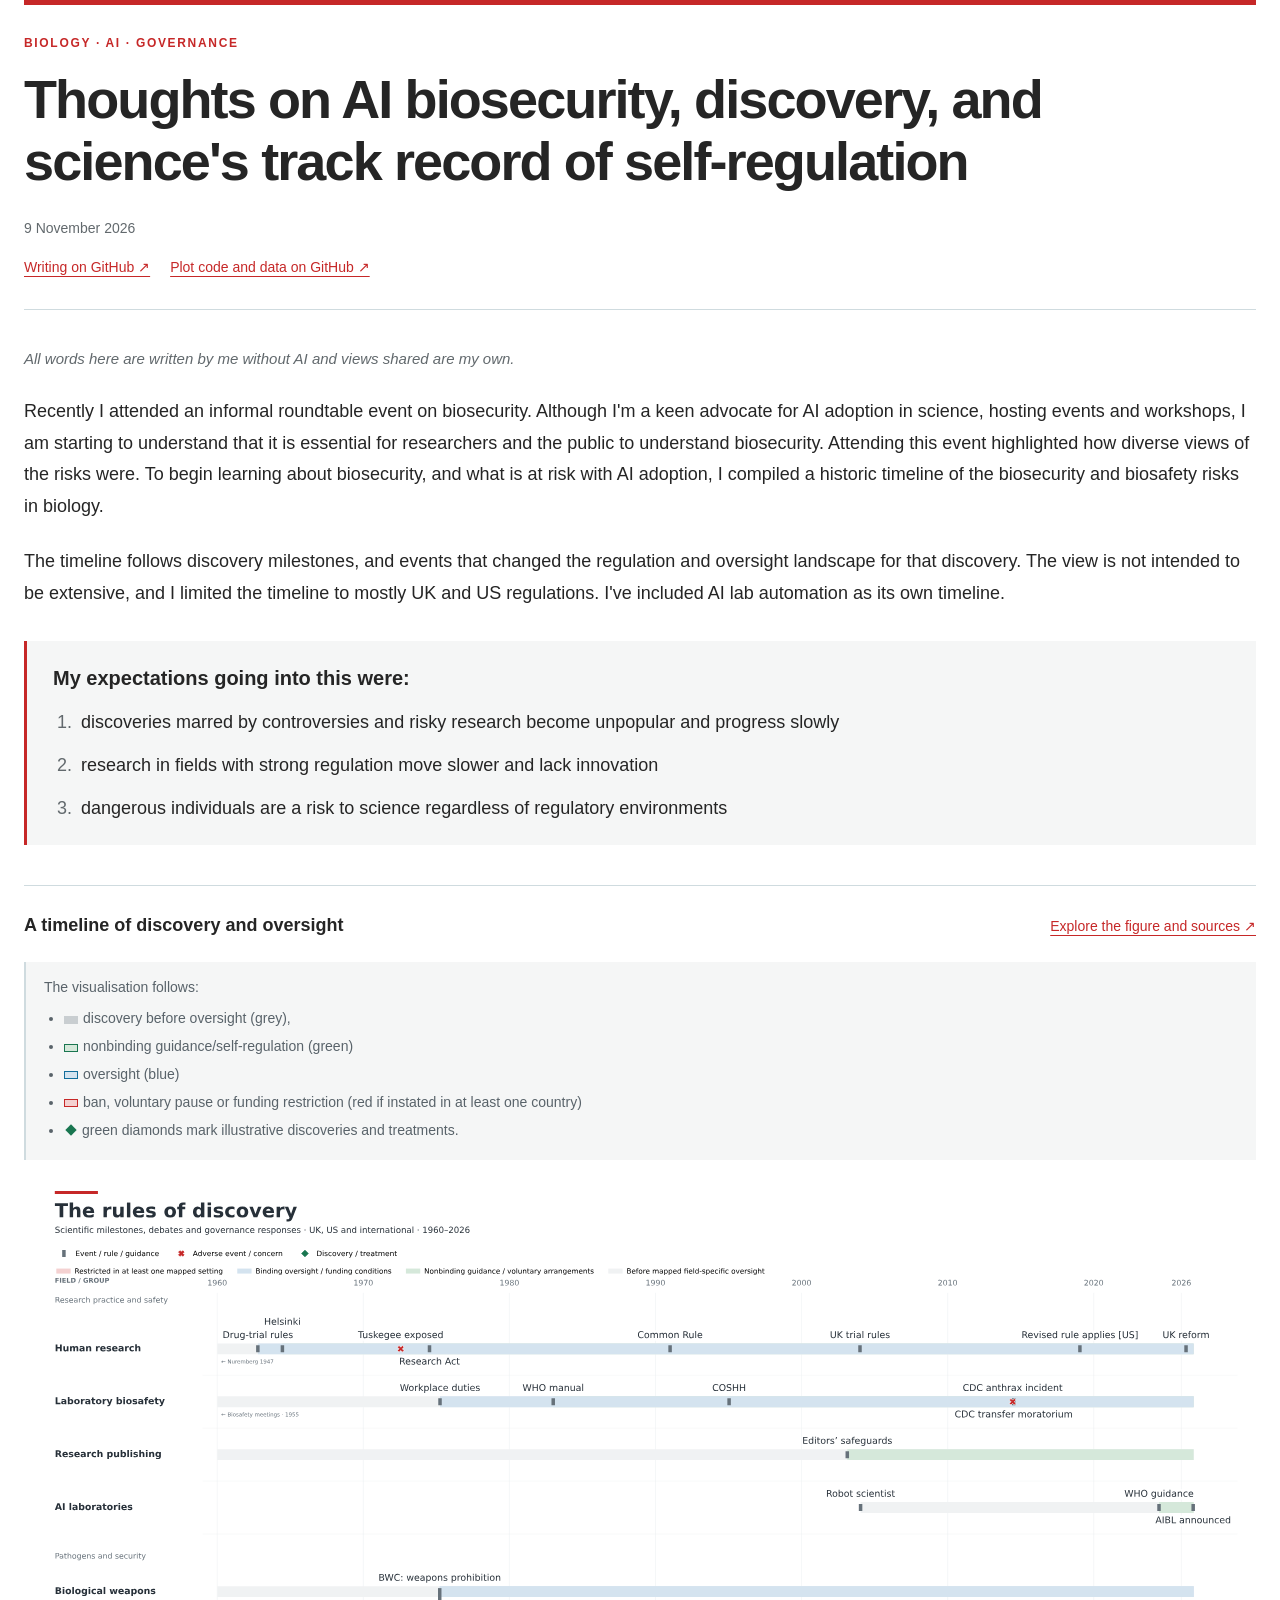
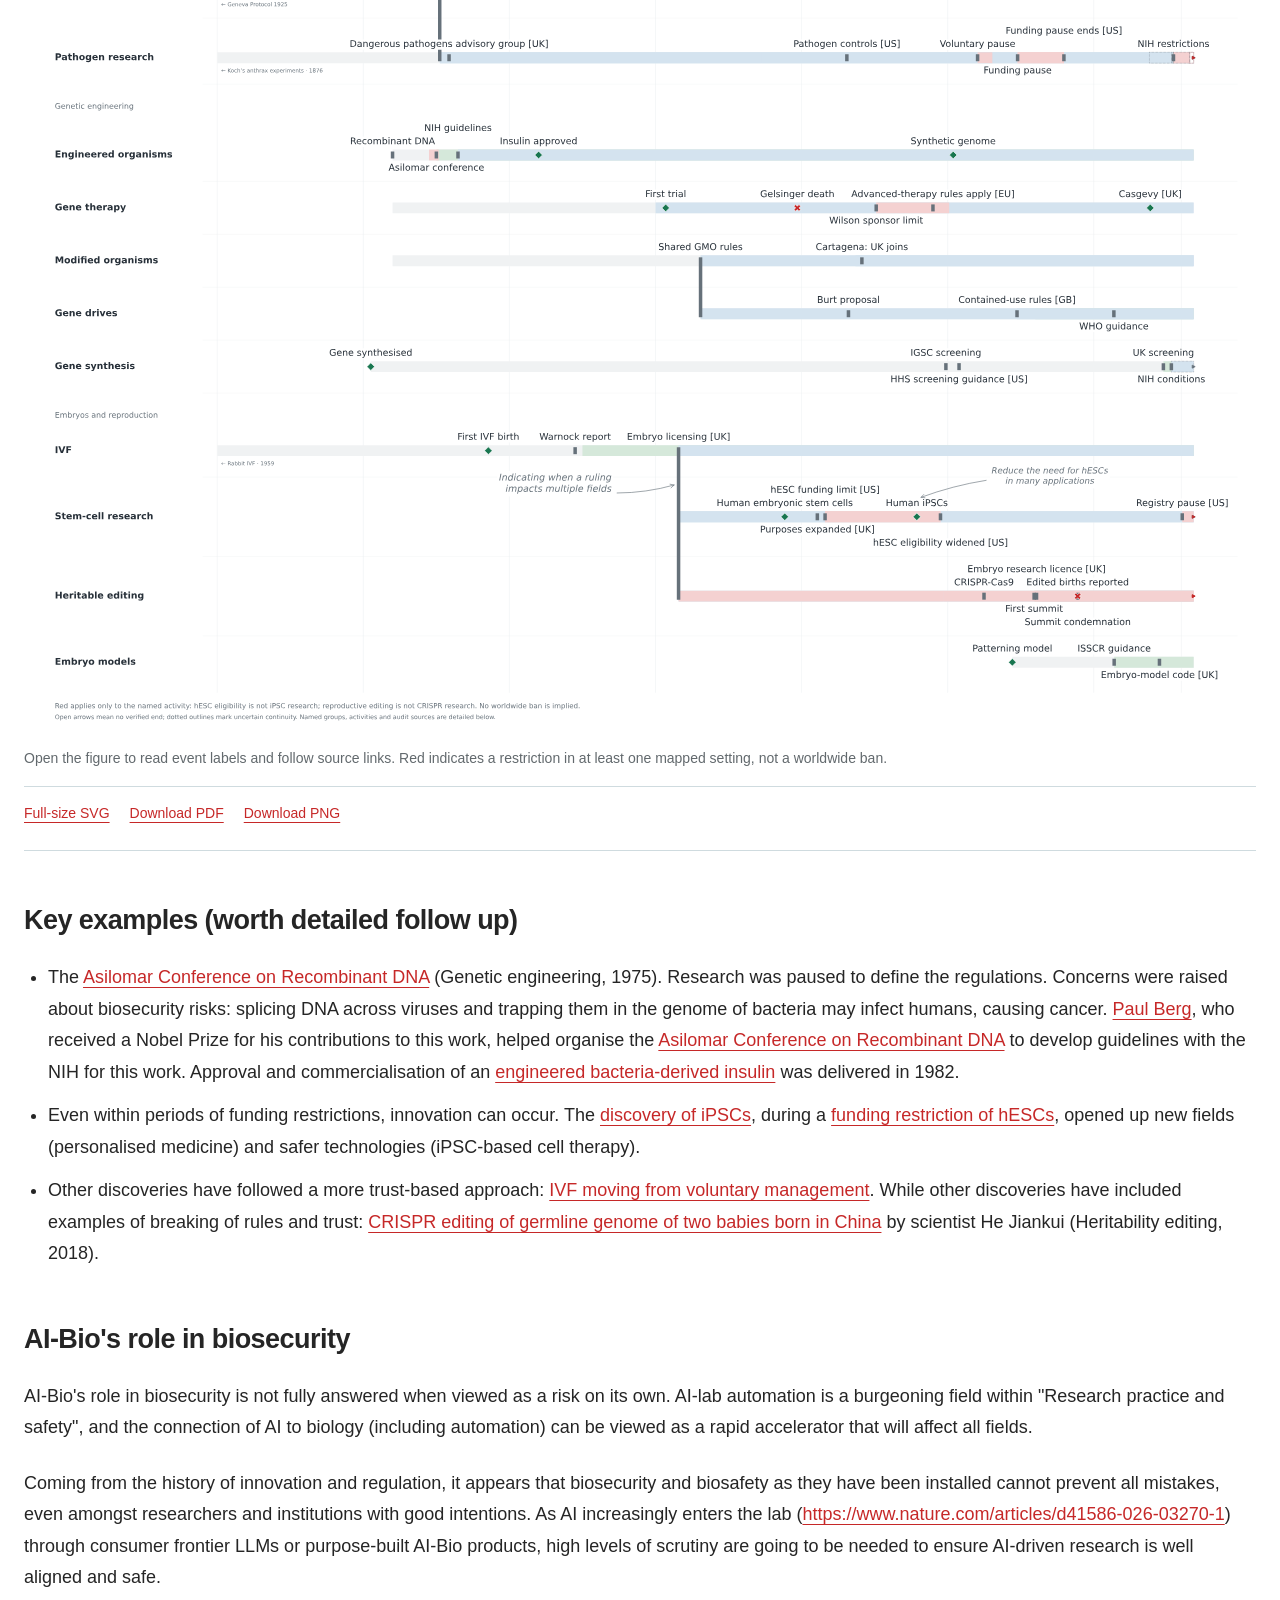
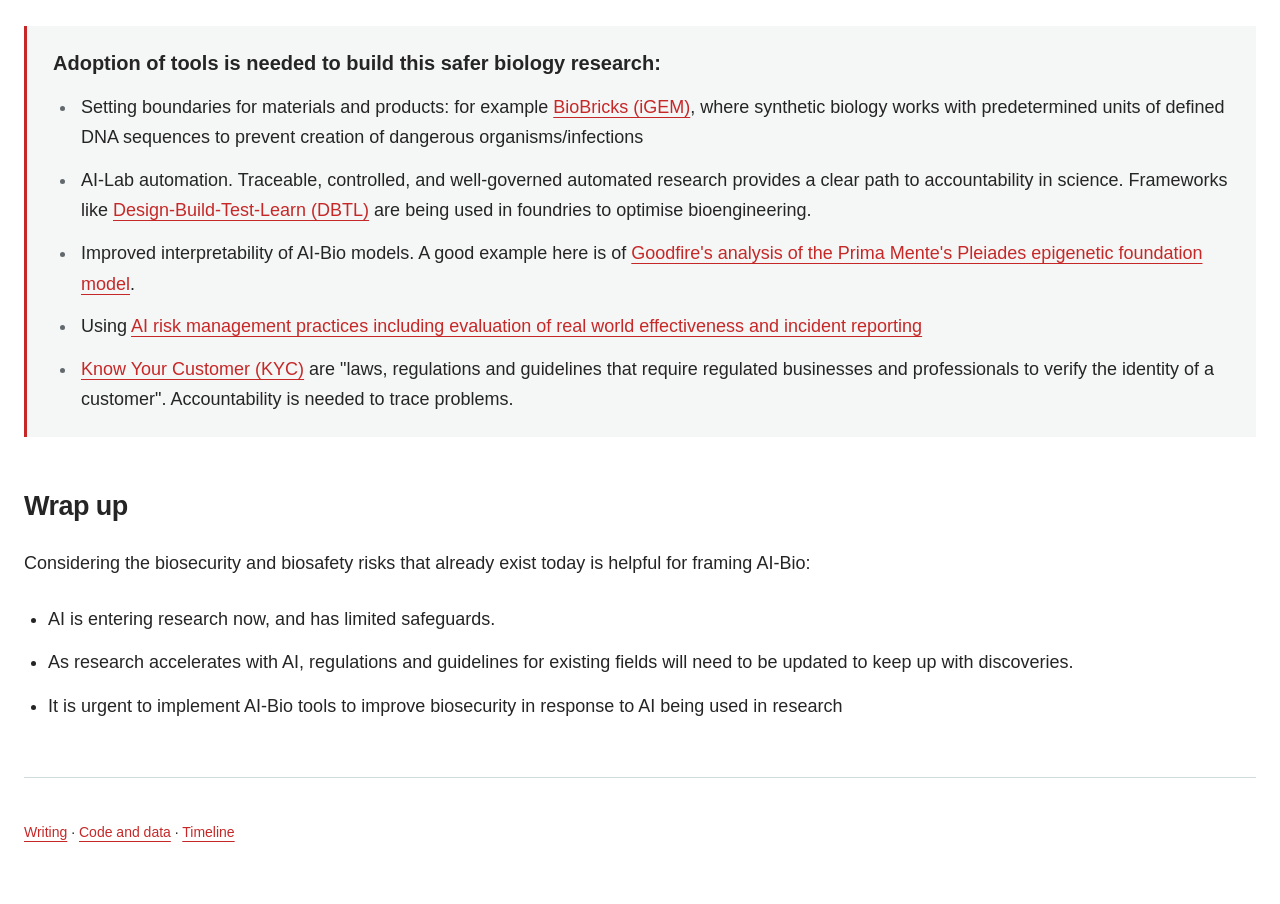
==== commit 1535814f: "Publish reader-feedback edits and typo fixes to biosecurity article Co-Authored-By: Claude Fable 5.2" ====
--- a/biosecurity/index.html
+++ b/biosecurity/index.html
@@ -16,4 +16,4 @@
 .figure-legend p{margin:0}
 .legend-key{white-space:nowrap}.swatch{display:inline-block;width:14px;height:8px;margin-right:5px;vertical-align:middle;background:#c9ced1}.guidance .swatch{background:#d5e8da;border:1px solid #197650}.oversight .swatch{background:#d4e3ef;border:1px solid #126d9b}.restriction .swatch{background:#f4d1d1;border:1px solid #c62828}.diamond{display:inline-block;width:8px;height:8px;transform:rotate(45deg);background:#197650;margin:0 7px 1px 3px}
 @media(max-width:600px){.question-flourish,.flourish{padding:20px 18px}.question-flourish p,.flourish h3{font-size:18px}.flourish ol,.flourish ul{font-size:17px}.figure-legend{font-size:12px;padding:12px}figure{margin-left:0;margin-right:0}}
-.figure-legend ul{padding-left:20px;margin:8px 0 0}.figure-legend li{margin:4px 0}.body>ul{padding-left:24px}.figure-legend ul{padding-left:20px;margin:8px 0 0}.figure-legend li{margin:4px 0}.body>ul{padding-left:24px}</style></head><body><main><article><header><div class="eyebrow">Biology · AI · Governance</div><h1>Thoughts on AI biosecurity, discovery, and science&#x27;s track record of self-regulation</h1><p class="meta"><time datetime="2026-11-09">9 November 2026</time></p><div class="source-links"><a href="https://github.com/jaymoore-research/biosecurity/blob/main/blog-post/draft%209%20Nov2026.md">Writing on GitHub ↗</a><a href="https://github.com/jaymoore-research/biosecurity/tree/main/swimlane-plot">Plot code and data on GitHub ↗</a></div></header><div class="body"><p>All words here are written by me without AI and views shared are my own.</p><p>Recently I attended an informal roundtable event on biosecurity. Although I&#x27;m a keen advocate for AI adoption in science, hosting events and workshops, I’ve been starting to understand that it is essential for researchers and the public to understand biosecurity. Attending the event highlighted how diverse the groups views of the risks were. To begin learning about biosecurity, and what is at risk with AI adoption, I compiled a historic timeline biosecurity and biosafety risks in biology.</p><p>The timeline follows discovery milestones, and events that changed the regulation and oversight landscape for that discovery. The view is not intended to be extensive, and I limited the timeline to mostly UK and US regulations. I&#x27;ve include AI lab automation as its own timeline.</p><section class="flourish expectations" aria-label="Initial expectations"><h3>My expectations going into this were:</h3><ol><li>discoveries marred by controversies and risky research become unpopular and progress slowly</li><li>research in fields with strong regulation more slower and lack innovation</li><li>dangerous individuals are a risk to science regardless of regulatory environments</li></ol></section><figure id="timeline"><div class="figure-heading"><h3>A timeline of discovery and oversight</h3><a href="plot/output/governance-swimlanes.html">Explore the figure and sources ↗</a></div><div class="figure-legend" aria-label="Timeline legend"><p>To the visualisation follows:</p><ul><li><span class="legend-key discovery"><span class="swatch" aria-hidden="true"></span></span>discovery before oversight (grey),</li><li><span class="legend-key guidance"><span class="swatch" aria-hidden="true"></span></span>nonbinding guidance/self-regulation (green)</li><li><span class="legend-key oversight"><span class="swatch" aria-hidden="true"></span></span>oversight (blue)</li><li><span class="legend-key restriction"><span class="swatch" aria-hidden="true"></span></span>ban, voluntary pause or funding restriction (red if instated in least one country (red)</li><li><span class="legend-key milestone"><span class="diamond" aria-hidden="true"></span></span>green diamonds mark illustrative discoveries and treatments.</li></ul></div><a href="plot/output/governance-swimlanes.html" aria-label="Open the full timeline and source links"><img src="plot/output/governance-swimlanes.svg" width="1584" height="1478" alt="Timeline across 15 biological research fields, showing discoveries, guidance, oversight and research restrictions." /></a><figcaption>Open the figure to read event labels and follow source links. Red indicates a restriction in at least one mapped setting, not a worldwide ban.</figcaption><div class="downloads"><a href="plot/output/governance-swimlanes.svg">Full-size SVG</a><a href="plot/output/governance-swimlanes.pdf">Download PDF</a><a href="plot/output/governance-swimlanes.png">Download PNG</a></div></figure><h2 id="examples">Key examples (worth detailed follow up)</h2><ul><li>The <a href="https://www.ncbi.nlm.nih.gov/sites/books/NBK195888/">Asilomar Conference on Recombinant DNA</a> (Genetic engineering, 1975). The pausing research to define the regulations. Concerns were raised about biosecurity risks that splicing DNA across viruses and trapping them in the genome of bacteria may infect humans, causing cancer. <a href="https://www.nsf.gov/honorary-awards/national-medal-science/recipients/paul-berg">Paul Berg</a>, who received a Nobel Prize for his contributions to this work, helped organise the <a href="https://www.ncbi.nlm.nih.gov/sites/books/NBK195888/">Asilomar Conference on Recombinant DNA</a> to develop guidelines with the NIH for this work. Approval and commercialisation of a <a href="https://www.fda.gov/about-fda/fda-history-exhibits/100-years-insulin">engineered bacteria-derived insulin</a> in was delivered in 1982.</li><li>Even within periods of funding restrictions, innovations can also occur. The <a href="https://pubmed.ncbi.nlm.nih.gov/18035408/">discovery of iPSCs</a>, during a <a href="https://www.nih.gov/sites/default/files/about-nih/nih-director/articles/collins/steering-a-new-course.pdf">funding restriction hESCs</a>, opened up new fields (personlised medicine) and safer technologies (iPSC-based cell therapy).</li><li>Others discoveries have followed a more trust based approach: <a href="https://www.hfea.gov.uk/about-us/news-and-press-releases/2018/ivf-regulation-ensuring-safe-and-ethical-treatment/">IVF moving from voluntary management</a>. While other discoveries have include examples of breaking of rules and trust: <a href="https://www.nationalacademies.org/news/statement-by-the-organizing-committee-of-the-second-international-summit-on-human-genome-editing">CRISPR editing of germline genome of two babies born in China</a> by scientist He Jiankui (Heritability editing, 2018).</li></ul><h2 id="ai-bio">AI-Bio&#x27;s role in biosecurity</h2><p>AI-Bio&#x27;s role in biosecurity is not fully answered when viewed as a risk on its won. AI-lab automation is a burgeoning field within &quot;Research practice and safety&quot;, and the connection of AI used in biology (including automation) can be viewed a a rapid accelerator that will effect all fields.</p><p>Going from the history of science, it appears that biosecurity and biosafety as they have been installed cannot prevent all mistakes, event amongst good-faithed researchers and institutions. As AI increasing enters the lab (<a href="https://www.nature.com/articles/d41586-026-03270-1">https://www.nature.com/articles/d41586-026-03270-1</a>), through consumer frontier LLMs or purpose-built AI-Bio products, high levels of scrutiny is going to be need to ensure AI-driven research is well aligned and safe.</p><section class="flourish tools" aria-label="Tools for safer biology"><h3>Within this scope of good-faithed research, adoption of tools is needed to build this safer biology research:</h3><ul><li>Setting boundaries for materials and products: for example <a href="https://technology.igem.org/registry">BioBricks (iGEM)</a>, where synthetic biology works with predetermined units of defined DNA sequences to prevent creation of dangerous organisms/infections</li><li>AI-Lab automation. Traceable, controlled, and well-governed automated research provides a clear path to accountability in science. Frameworks like <a href="https://www.nature.com/articles/s41467-019-10079-2">Design-Build-Test-Learn (DBTL)</a> are being used in foundries to optimise bioengineering.</li><li>Improved interpretability of AI-Bio models. A good example here is of <a href="https://www.goodfire.com/research/interpretability-for-alzheimers-detection">Goodfire&#x27;s analysis of the Prima Mente&#x27;s Pleiades epigenetic foundation model</a>.</li><li>Using <a href="https://internationalaisafetyreport.org/sites/default/files/2026-02/international-ai-safety-report-2026.pdf">AI risk management practices including evaluation of real world effectiveness and incident reporting</a></li><li><a href="https://www.finra.org/rules-guidance/rulebooks/finra-rules/2090">Know Your Customer (KYC)</a> are &quot;laws, regulations and guidelines that require regulated businesses and professionals to verify the identity of a customer&quot;. Accountability is needed to trace problems.</li></ul></section><h2 id="wrap-up">Wrap up</h2><p>Considering the preexisting biosecurity and biosafety risks that already exist today is helpful for framing AI-Bio:</p><ul><li>AI is entering research currently, and has limited safeguards.</li><li>As research accelerates with AI, regulations and guidelines for existing fields will need to be updated to keep up with discoveries.</li><li>It is urgent to implement AI-Bio tools to improve biosecurity in response to AI being used in research</li></ul></div></article><footer><p><a href="https://github.com/jaymoore-research/biosecurity/blob/main/blog-post/draft%209%20Nov2026.md">Writing</a> · <a href="https://github.com/jaymoore-research/biosecurity/tree/main/swimlane-plot">Code and data</a> · <a href="#timeline">Timeline</a></p></footer></main></body></html>+.figure-legend ul{padding-left:20px;margin:8px 0 0}.figure-legend li{margin:4px 0}.body>ul{padding-left:24px}.figure-legend ul{padding-left:20px;margin:8px 0 0}.figure-legend li{margin:4px 0}.body>ul{padding-left:24px}</style></head><body><main><article><header><div class="eyebrow">Biology · AI · Governance</div><h1>Thoughts on AI biosecurity, discovery, and science&#x27;s track record of self-regulation</h1><p class="meta"><time datetime="2026-11-09">9 November 2026</time></p><div class="source-links"><a href="https://github.com/jaymoore-research/biosecurity/blob/main/blog-post/draft%209%20Nov2026.md">Writing on GitHub ↗</a><a href="https://github.com/jaymoore-research/biosecurity/tree/main/swimlane-plot">Plot code and data on GitHub ↗</a></div></header><div class="body"><p>All words here are written by me without AI and views shared are my own.</p><p>Recently I attended an informal roundtable event on biosecurity. Although I&#x27;m a keen advocate for AI adoption in science, hosting events and workshops, I am starting to understand that it is essential for researchers and the public to understand biosecurity. Attending this event highlighted how diverse views of the risks were. To begin learning about biosecurity, and what is at risk with AI adoption, I compiled a historic timeline of the biosecurity and biosafety risks in biology.</p><p>The timeline follows discovery milestones, and events that changed the regulation and oversight landscape for that discovery. The view is not intended to be extensive, and I limited the timeline to mostly UK and US regulations. I&#x27;ve included AI lab automation as its own timeline.</p><section class="flourish expectations" aria-label="Initial expectations"><h3>My expectations going into this were:</h3><ol><li>discoveries marred by controversies and risky research become unpopular and progress slowly</li><li>research in fields with strong regulation move slower and lack innovation</li><li>dangerous individuals are a risk to science regardless of regulatory environments</li></ol></section><figure id="timeline"><div class="figure-heading"><h3>A timeline of discovery and oversight</h3><a href="plot/output/governance-swimlanes.html">Explore the figure and sources ↗</a></div><div class="figure-legend" aria-label="Timeline legend"><p>The visualisation follows:</p><ul><li><span class="legend-key discovery"><span class="swatch" aria-hidden="true"></span></span>discovery before oversight (grey),</li><li><span class="legend-key guidance"><span class="swatch" aria-hidden="true"></span></span>nonbinding guidance/self-regulation (green)</li><li><span class="legend-key oversight"><span class="swatch" aria-hidden="true"></span></span>oversight (blue)</li><li><span class="legend-key restriction"><span class="swatch" aria-hidden="true"></span></span>ban, voluntary pause or funding restriction (red if instated in at least one country)</li><li><span class="legend-key milestone"><span class="diamond" aria-hidden="true"></span></span>green diamonds mark illustrative discoveries and treatments.</li></ul></div><a href="plot/output/governance-swimlanes.html" aria-label="Open the full timeline and source links"><img src="plot/output/governance-swimlanes.svg" width="1584" height="1478" alt="Timeline across 15 biological research fields, showing discoveries, guidance, oversight and research restrictions." /></a><figcaption>Open the figure to read event labels and follow source links. Red indicates a restriction in at least one mapped setting, not a worldwide ban.</figcaption><div class="downloads"><a href="plot/output/governance-swimlanes.svg">Full-size SVG</a><a href="plot/output/governance-swimlanes.pdf">Download PDF</a><a href="plot/output/governance-swimlanes.png">Download PNG</a></div></figure><h2 id="examples">Key examples (worth detailed follow up)</h2><ul><li>The <a href="https://www.ncbi.nlm.nih.gov/sites/books/NBK195888/">Asilomar Conference on Recombinant DNA</a> (Genetic engineering, 1975). Research was paused to define the regulations. Concerns were raised about biosecurity risks: splicing DNA across viruses and trapping them in the genome of bacteria may infect humans, causing cancer. <a href="https://www.nsf.gov/honorary-awards/national-medal-science/recipients/paul-berg">Paul Berg</a>, who received a Nobel Prize for his contributions to this work, helped organise the <a href="https://www.ncbi.nlm.nih.gov/sites/books/NBK195888/">Asilomar Conference on Recombinant DNA</a> to develop guidelines with the NIH for this work. Approval and commercialisation of an <a href="https://www.fda.gov/about-fda/fda-history-exhibits/100-years-insulin">engineered bacteria-derived insulin</a> was delivered in 1982.</li><li>Even within periods of funding restrictions, innovation can occur. The <a href="https://pubmed.ncbi.nlm.nih.gov/18035408/">discovery of iPSCs</a>, during a <a href="https://www.nih.gov/sites/default/files/about-nih/nih-director/articles/collins/steering-a-new-course.pdf">funding restriction of hESCs</a>, opened up new fields (personalised medicine) and safer technologies (iPSC-based cell therapy).</li><li>Other discoveries have followed a more trust-based approach: <a href="https://www.hfea.gov.uk/about-us/news-and-press-releases/2018/ivf-regulation-ensuring-safe-and-ethical-treatment/">IVF moving from voluntary management</a>. While other discoveries have included examples of breaking of rules and trust: <a href="https://www.nationalacademies.org/news/statement-by-the-organizing-committee-of-the-second-international-summit-on-human-genome-editing">CRISPR editing of germline genome of two babies born in China</a> by scientist He Jiankui (Heritability editing, 2018).</li></ul><h2 id="ai-bio">AI-Bio&#x27;s role in biosecurity</h2><p>AI-Bio&#x27;s role in biosecurity is not fully answered when viewed as a risk on its own. AI-lab automation is a burgeoning field within &quot;Research practice and safety&quot;, and the connection of AI to biology (including automation) can be viewed as a rapid accelerator that will affect all fields.</p><p>Coming from the history of innovation and regulation, it appears that biosecurity and biosafety as they have been installed cannot prevent all mistakes, even amongst researchers and institutions with good intentions. As AI increasingly enters the lab (<a href="https://www.nature.com/articles/d41586-026-03270-1">https://www.nature.com/articles/d41586-026-03270-1</a>) through consumer frontier LLMs or purpose-built AI-Bio products, high levels of scrutiny are going to be needed to ensure AI-driven research is well aligned and safe.</p><section class="flourish tools" aria-label="Tools for safer biology"><h3>Adoption of tools is needed to build this safer biology research:</h3><ul><li>Setting boundaries for materials and products: for example <a href="https://technology.igem.org/registry">BioBricks (iGEM)</a>, where synthetic biology works with predetermined units of defined DNA sequences to prevent creation of dangerous organisms/infections</li><li>AI-Lab automation. Traceable, controlled, and well-governed automated research provides a clear path to accountability in science. Frameworks like <a href="https://www.nature.com/articles/s41467-019-10079-2">Design-Build-Test-Learn (DBTL)</a> are being used in foundries to optimise bioengineering.</li><li>Improved interpretability of AI-Bio models. A good example here is of <a href="https://www.goodfire.com/research/interpretability-for-alzheimers-detection">Goodfire&#x27;s analysis of the Prima Mente&#x27;s Pleiades epigenetic foundation model</a>.</li><li>Using <a href="https://internationalaisafetyreport.org/sites/default/files/2026-02/international-ai-safety-report-2026.pdf">AI risk management practices including evaluation of real world effectiveness and incident reporting</a></li><li><a href="https://www.finra.org/rules-guidance/rulebooks/finra-rules/2090">Know Your Customer (KYC)</a> are &quot;laws, regulations and guidelines that require regulated businesses and professionals to verify the identity of a customer&quot;. Accountability is needed to trace problems.</li></ul></section><h2 id="wrap-up">Wrap up</h2><p>Considering the biosecurity and biosafety risks that already exist today is helpful for framing AI-Bio:</p><ul><li>AI is entering research now, and has limited safeguards.</li><li>As research accelerates with AI, regulations and guidelines for existing fields will need to be updated to keep up with discoveries.</li><li>It is urgent to implement AI-Bio tools to improve biosecurity in response to AI being used in research</li></ul></div></article><footer><p><a href="https://github.com/jaymoore-research/biosecurity/blob/main/blog-post/draft%209%20Nov2026.md">Writing</a> · <a href="https://github.com/jaymoore-research/biosecurity/tree/main/swimlane-plot">Code and data</a> · <a href="#timeline">Timeline</a></p></footer></main></body></html>
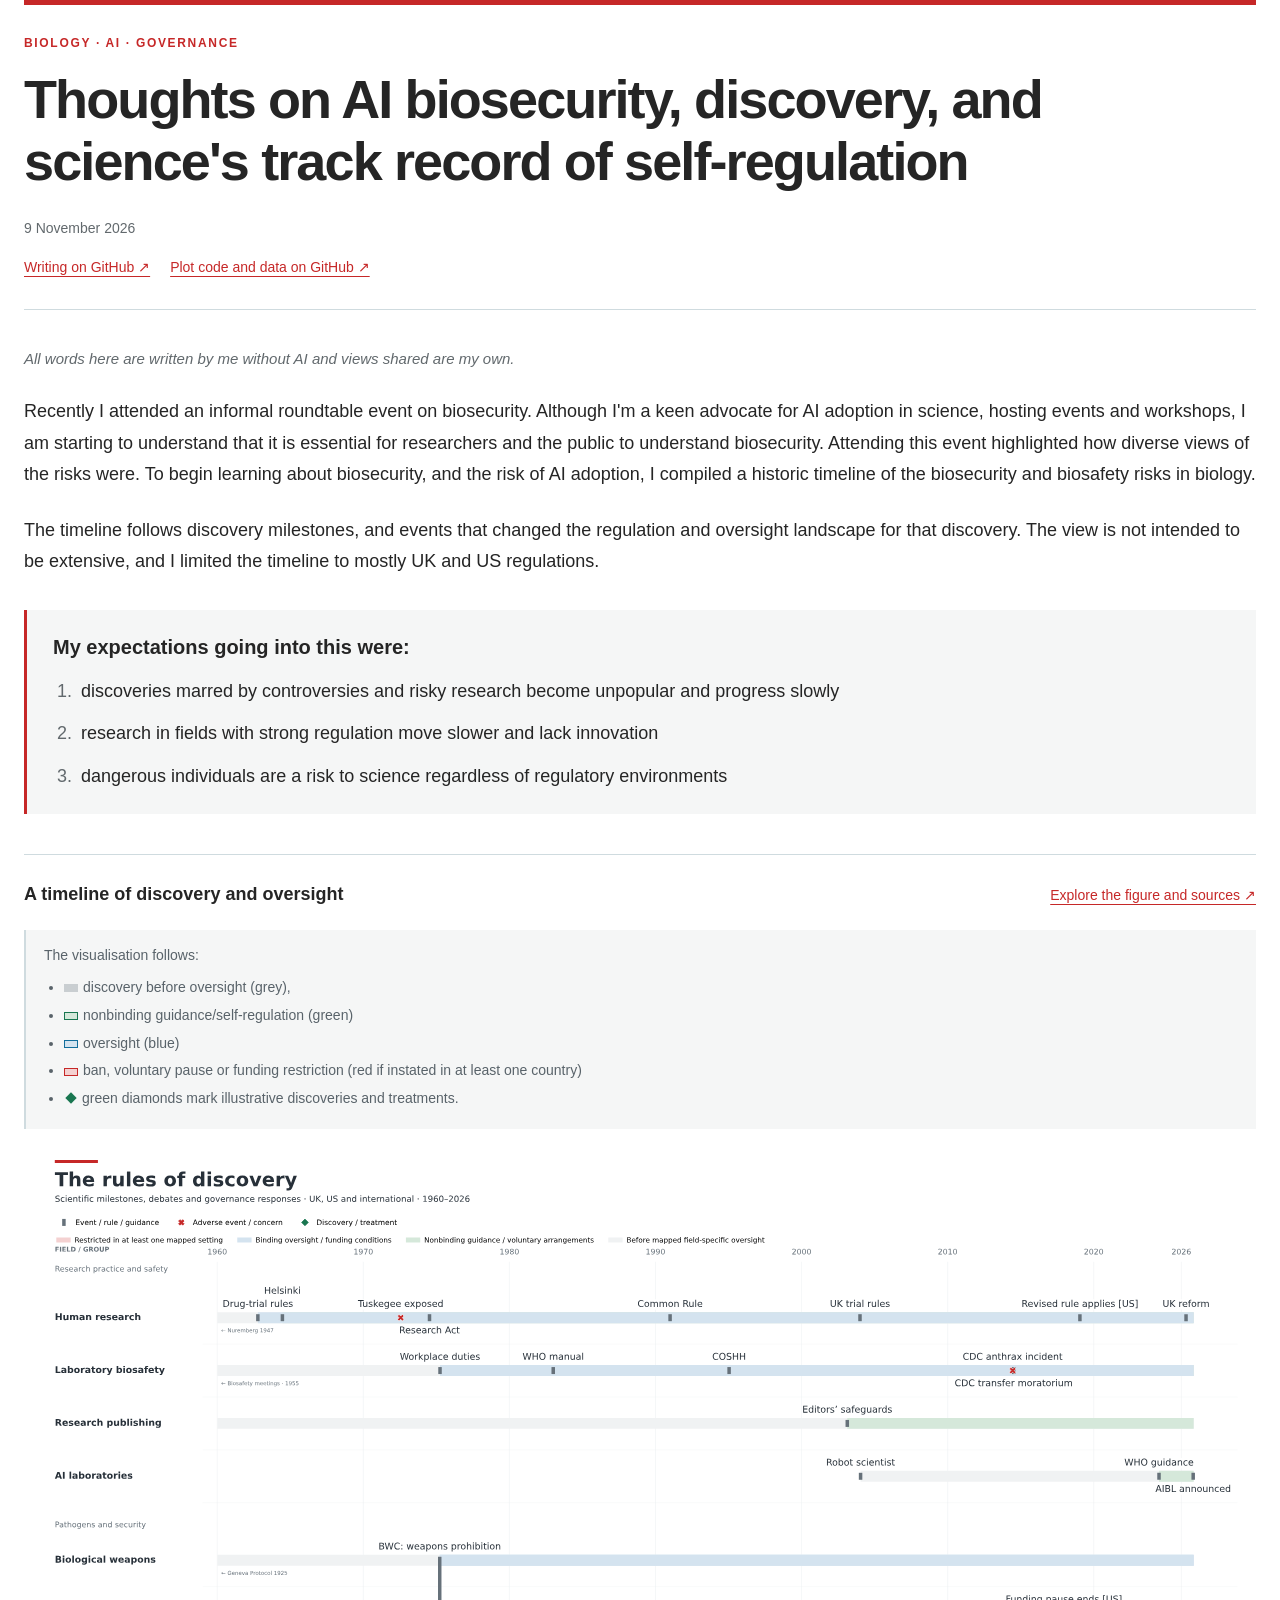
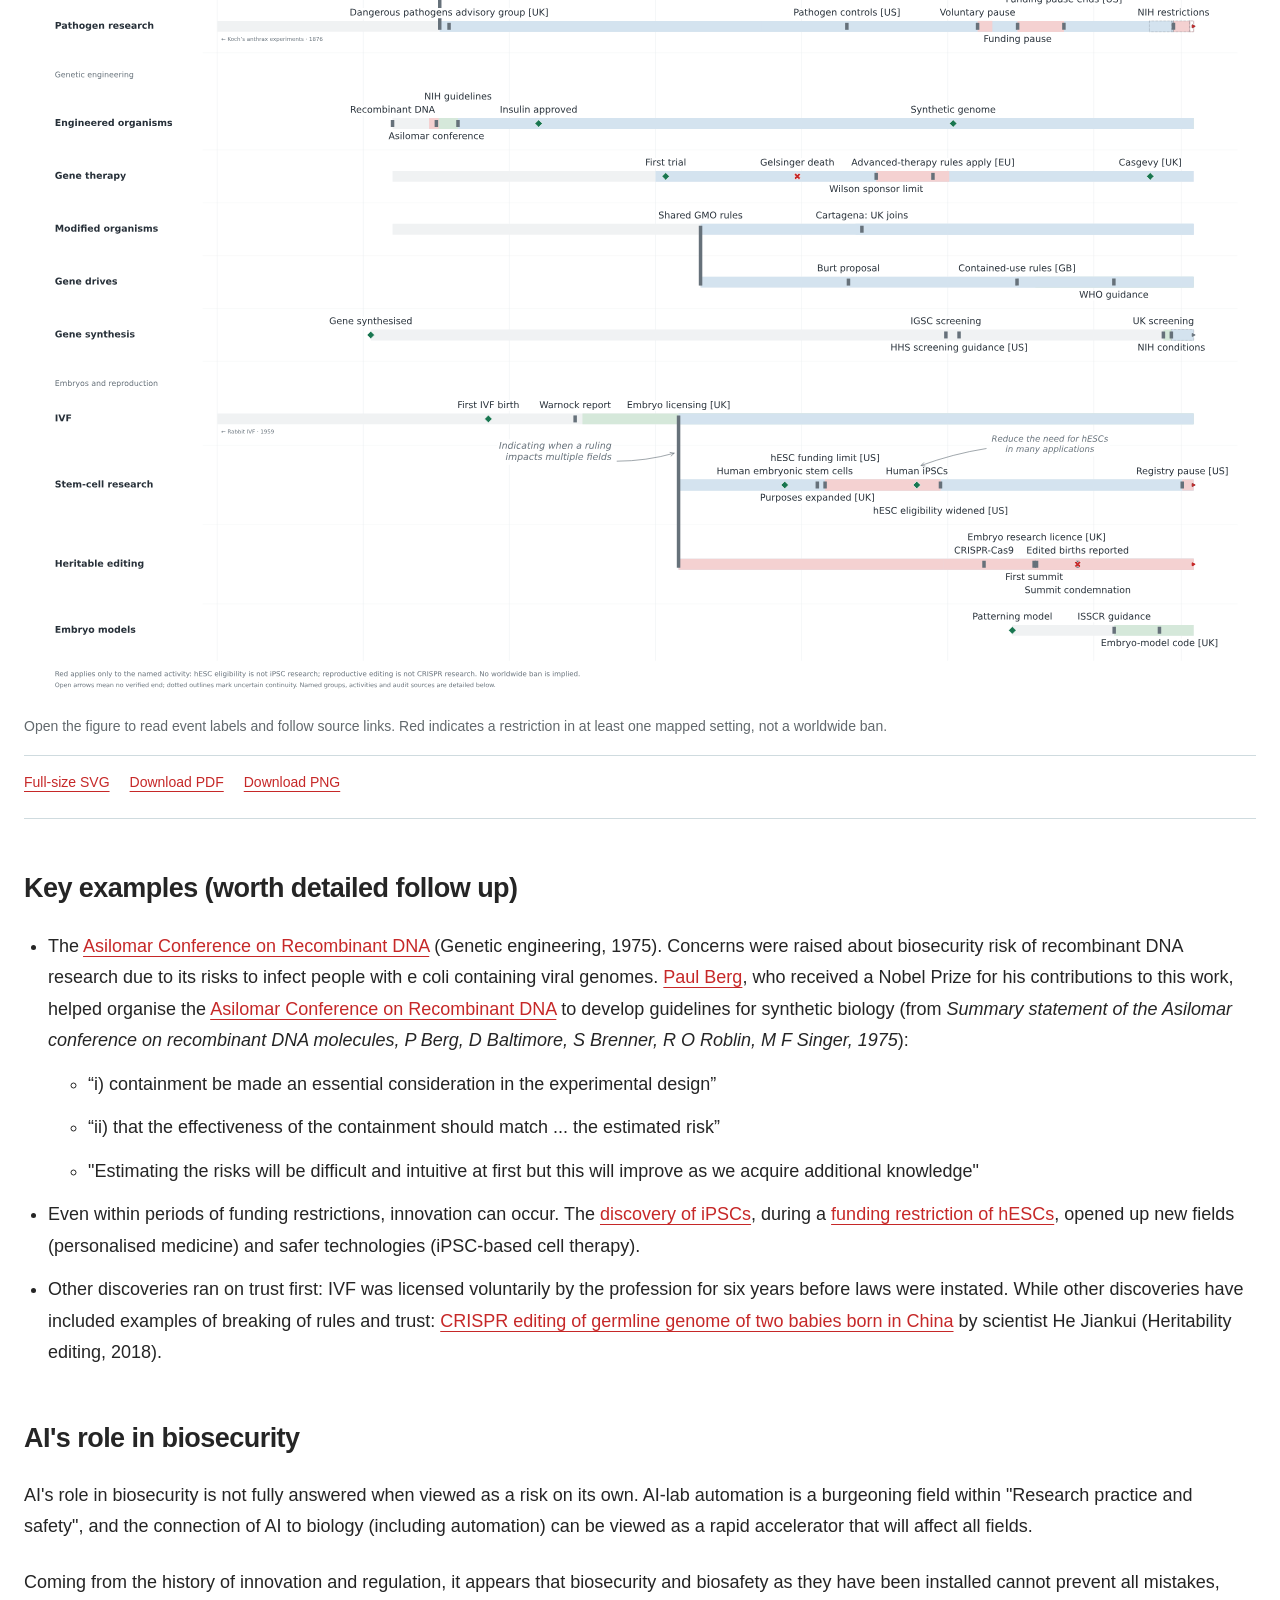
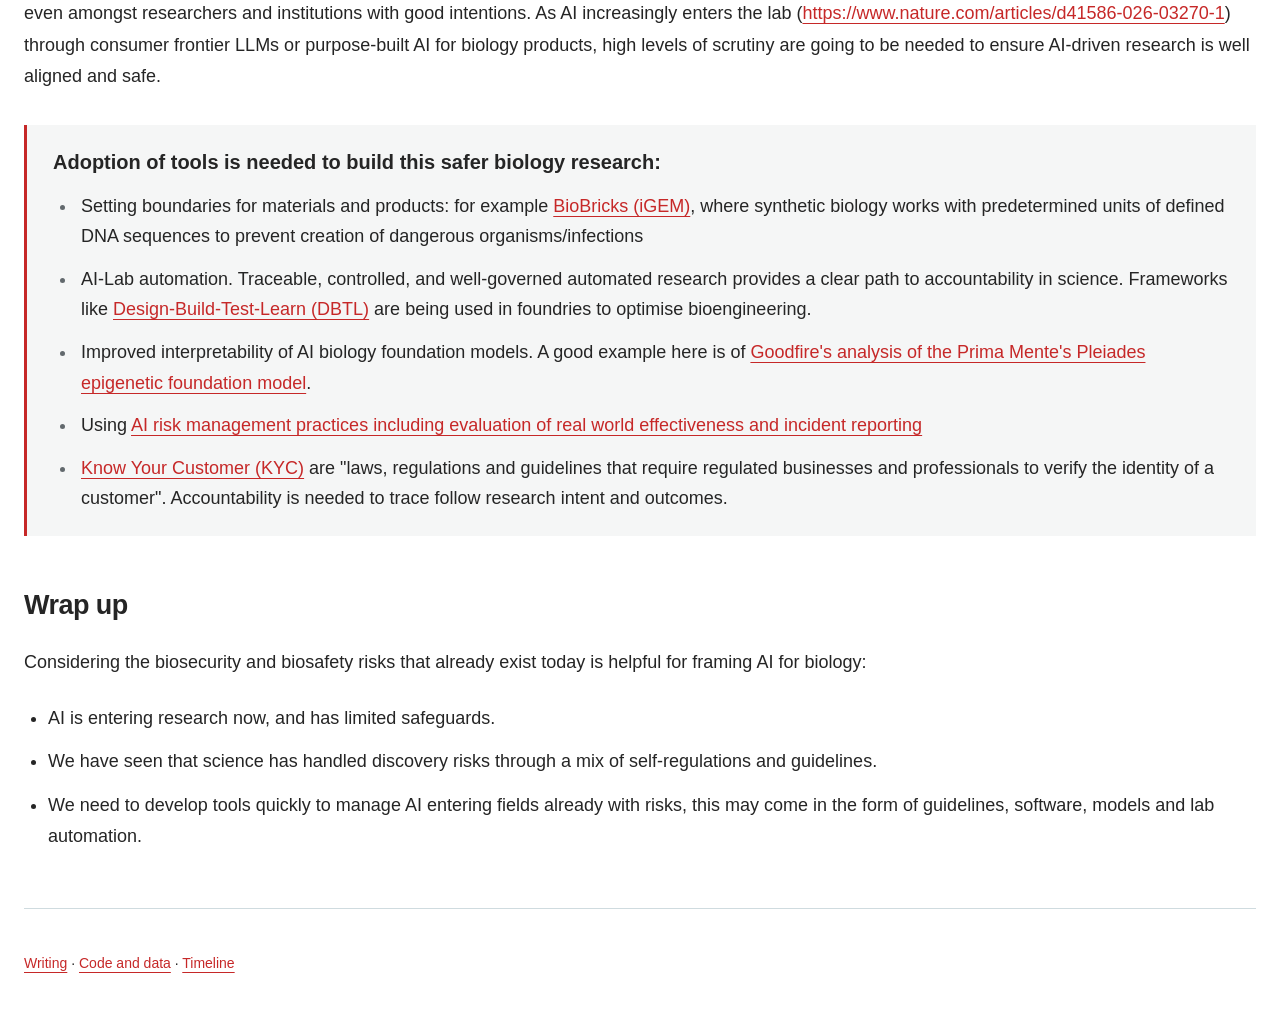
==== commit daeddc9f: "Publish author's revision of biosecurity article Co-Authored-By: Claude Fable 5.2 <noreply@anthropic" ====
--- a/biosecurity/index.html
+++ b/biosecurity/index.html
@@ -16,4 +16,4 @@
 .figure-legend p{margin:0}
 .legend-key{white-space:nowrap}.swatch{display:inline-block;width:14px;height:8px;margin-right:5px;vertical-align:middle;background:#c9ced1}.guidance .swatch{background:#d5e8da;border:1px solid #197650}.oversight .swatch{background:#d4e3ef;border:1px solid #126d9b}.restriction .swatch{background:#f4d1d1;border:1px solid #c62828}.diamond{display:inline-block;width:8px;height:8px;transform:rotate(45deg);background:#197650;margin:0 7px 1px 3px}
 @media(max-width:600px){.question-flourish,.flourish{padding:20px 18px}.question-flourish p,.flourish h3{font-size:18px}.flourish ol,.flourish ul{font-size:17px}.figure-legend{font-size:12px;padding:12px}figure{margin-left:0;margin-right:0}}
-.figure-legend ul{padding-left:20px;margin:8px 0 0}.figure-legend li{margin:4px 0}.body>ul{padding-left:24px}.figure-legend ul{padding-left:20px;margin:8px 0 0}.figure-legend li{margin:4px 0}.body>ul{padding-left:24px}</style></head><body><main><article><header><div class="eyebrow">Biology · AI · Governance</div><h1>Thoughts on AI biosecurity, discovery, and science&#x27;s track record of self-regulation</h1><p class="meta"><time datetime="2026-11-09">9 November 2026</time></p><div class="source-links"><a href="https://github.com/jaymoore-research/biosecurity/blob/main/blog-post/draft%209%20Nov2026.md">Writing on GitHub ↗</a><a href="https://github.com/jaymoore-research/biosecurity/tree/main/swimlane-plot">Plot code and data on GitHub ↗</a></div></header><div class="body"><p>All words here are written by me without AI and views shared are my own.</p><p>Recently I attended an informal roundtable event on biosecurity. Although I&#x27;m a keen advocate for AI adoption in science, hosting events and workshops, I am starting to understand that it is essential for researchers and the public to understand biosecurity. Attending this event highlighted how diverse views of the risks were. To begin learning about biosecurity, and what is at risk with AI adoption, I compiled a historic timeline of the biosecurity and biosafety risks in biology.</p><p>The timeline follows discovery milestones, and events that changed the regulation and oversight landscape for that discovery. The view is not intended to be extensive, and I limited the timeline to mostly UK and US regulations. I&#x27;ve included AI lab automation as its own timeline.</p><section class="flourish expectations" aria-label="Initial expectations"><h3>My expectations going into this were:</h3><ol><li>discoveries marred by controversies and risky research become unpopular and progress slowly</li><li>research in fields with strong regulation move slower and lack innovation</li><li>dangerous individuals are a risk to science regardless of regulatory environments</li></ol></section><figure id="timeline"><div class="figure-heading"><h3>A timeline of discovery and oversight</h3><a href="plot/output/governance-swimlanes.html">Explore the figure and sources ↗</a></div><div class="figure-legend" aria-label="Timeline legend"><p>The visualisation follows:</p><ul><li><span class="legend-key discovery"><span class="swatch" aria-hidden="true"></span></span>discovery before oversight (grey),</li><li><span class="legend-key guidance"><span class="swatch" aria-hidden="true"></span></span>nonbinding guidance/self-regulation (green)</li><li><span class="legend-key oversight"><span class="swatch" aria-hidden="true"></span></span>oversight (blue)</li><li><span class="legend-key restriction"><span class="swatch" aria-hidden="true"></span></span>ban, voluntary pause or funding restriction (red if instated in at least one country)</li><li><span class="legend-key milestone"><span class="diamond" aria-hidden="true"></span></span>green diamonds mark illustrative discoveries and treatments.</li></ul></div><a href="plot/output/governance-swimlanes.html" aria-label="Open the full timeline and source links"><img src="plot/output/governance-swimlanes.svg" width="1584" height="1478" alt="Timeline across 15 biological research fields, showing discoveries, guidance, oversight and research restrictions." /></a><figcaption>Open the figure to read event labels and follow source links. Red indicates a restriction in at least one mapped setting, not a worldwide ban.</figcaption><div class="downloads"><a href="plot/output/governance-swimlanes.svg">Full-size SVG</a><a href="plot/output/governance-swimlanes.pdf">Download PDF</a><a href="plot/output/governance-swimlanes.png">Download PNG</a></div></figure><h2 id="examples">Key examples (worth detailed follow up)</h2><ul><li>The <a href="https://www.ncbi.nlm.nih.gov/sites/books/NBK195888/">Asilomar Conference on Recombinant DNA</a> (Genetic engineering, 1975). Research was paused to define the regulations. Concerns were raised about biosecurity risks: splicing DNA across viruses and trapping them in the genome of bacteria may infect humans, causing cancer. <a href="https://www.nsf.gov/honorary-awards/national-medal-science/recipients/paul-berg">Paul Berg</a>, who received a Nobel Prize for his contributions to this work, helped organise the <a href="https://www.ncbi.nlm.nih.gov/sites/books/NBK195888/">Asilomar Conference on Recombinant DNA</a> to develop guidelines with the NIH for this work. Approval and commercialisation of an <a href="https://www.fda.gov/about-fda/fda-history-exhibits/100-years-insulin">engineered bacteria-derived insulin</a> was delivered in 1982.</li><li>Even within periods of funding restrictions, innovation can occur. The <a href="https://pubmed.ncbi.nlm.nih.gov/18035408/">discovery of iPSCs</a>, during a <a href="https://www.nih.gov/sites/default/files/about-nih/nih-director/articles/collins/steering-a-new-course.pdf">funding restriction of hESCs</a>, opened up new fields (personalised medicine) and safer technologies (iPSC-based cell therapy).</li><li>Other discoveries have followed a more trust-based approach: <a href="https://www.hfea.gov.uk/about-us/news-and-press-releases/2018/ivf-regulation-ensuring-safe-and-ethical-treatment/">IVF moving from voluntary management</a>. While other discoveries have included examples of breaking of rules and trust: <a href="https://www.nationalacademies.org/news/statement-by-the-organizing-committee-of-the-second-international-summit-on-human-genome-editing">CRISPR editing of germline genome of two babies born in China</a> by scientist He Jiankui (Heritability editing, 2018).</li></ul><h2 id="ai-bio">AI-Bio&#x27;s role in biosecurity</h2><p>AI-Bio&#x27;s role in biosecurity is not fully answered when viewed as a risk on its own. AI-lab automation is a burgeoning field within &quot;Research practice and safety&quot;, and the connection of AI to biology (including automation) can be viewed as a rapid accelerator that will affect all fields.</p><p>Coming from the history of innovation and regulation, it appears that biosecurity and biosafety as they have been installed cannot prevent all mistakes, even amongst researchers and institutions with good intentions. As AI increasingly enters the lab (<a href="https://www.nature.com/articles/d41586-026-03270-1">https://www.nature.com/articles/d41586-026-03270-1</a>) through consumer frontier LLMs or purpose-built AI-Bio products, high levels of scrutiny are going to be needed to ensure AI-driven research is well aligned and safe.</p><section class="flourish tools" aria-label="Tools for safer biology"><h3>Adoption of tools is needed to build this safer biology research:</h3><ul><li>Setting boundaries for materials and products: for example <a href="https://technology.igem.org/registry">BioBricks (iGEM)</a>, where synthetic biology works with predetermined units of defined DNA sequences to prevent creation of dangerous organisms/infections</li><li>AI-Lab automation. Traceable, controlled, and well-governed automated research provides a clear path to accountability in science. Frameworks like <a href="https://www.nature.com/articles/s41467-019-10079-2">Design-Build-Test-Learn (DBTL)</a> are being used in foundries to optimise bioengineering.</li><li>Improved interpretability of AI-Bio models. A good example here is of <a href="https://www.goodfire.com/research/interpretability-for-alzheimers-detection">Goodfire&#x27;s analysis of the Prima Mente&#x27;s Pleiades epigenetic foundation model</a>.</li><li>Using <a href="https://internationalaisafetyreport.org/sites/default/files/2026-02/international-ai-safety-report-2026.pdf">AI risk management practices including evaluation of real world effectiveness and incident reporting</a></li><li><a href="https://www.finra.org/rules-guidance/rulebooks/finra-rules/2090">Know Your Customer (KYC)</a> are &quot;laws, regulations and guidelines that require regulated businesses and professionals to verify the identity of a customer&quot;. Accountability is needed to trace problems.</li></ul></section><h2 id="wrap-up">Wrap up</h2><p>Considering the biosecurity and biosafety risks that already exist today is helpful for framing AI-Bio:</p><ul><li>AI is entering research now, and has limited safeguards.</li><li>As research accelerates with AI, regulations and guidelines for existing fields will need to be updated to keep up with discoveries.</li><li>It is urgent to implement AI-Bio tools to improve biosecurity in response to AI being used in research</li></ul></div></article><footer><p><a href="https://github.com/jaymoore-research/biosecurity/blob/main/blog-post/draft%209%20Nov2026.md">Writing</a> · <a href="https://github.com/jaymoore-research/biosecurity/tree/main/swimlane-plot">Code and data</a> · <a href="#timeline">Timeline</a></p></footer></main></body></html>+.figure-legend ul{padding-left:20px;margin:8px 0 0}.figure-legend li{margin:4px 0}.body>ul{padding-left:24px}.figure-legend ul{padding-left:20px;margin:8px 0 0}.figure-legend li{margin:4px 0}.body>ul{padding-left:24px}</style></head><body><main><article><header><div class="eyebrow">Biology · AI · Governance</div><h1>Thoughts on AI biosecurity, discovery, and science&#x27;s track record of self-regulation</h1><p class="meta"><time datetime="2026-11-09">9 November 2026</time></p><div class="source-links"><a href="https://github.com/jaymoore-research/biosecurity/blob/main/blog-post/draft%209%20Nov2026.md">Writing on GitHub ↗</a><a href="https://github.com/jaymoore-research/biosecurity/tree/main/swimlane-plot">Plot code and data on GitHub ↗</a></div></header><div class="body"><p>All words here are written by me without AI and views shared are my own.</p><p>Recently I attended an informal roundtable event on biosecurity. Although I&#x27;m a keen advocate for AI adoption in science, hosting events and workshops, I am starting to understand that it is essential for researchers and the public to understand biosecurity. Attending this event highlighted how diverse views of the risks were. To begin learning about biosecurity, and the risk of AI adoption, I compiled a historic timeline of the biosecurity and biosafety risks in biology.</p><p>The timeline follows discovery milestones, and events that changed the regulation and oversight landscape for that discovery. The view is not intended to be extensive, and I limited the timeline to mostly UK and US regulations.</p><section class="flourish expectations" aria-label="Initial expectations"><h3>My expectations going into this were:</h3><ol><li>discoveries marred by controversies and risky research become unpopular and progress slowly</li><li>research in fields with strong regulation move slower and lack innovation</li><li>dangerous individuals are a risk to science regardless of regulatory environments</li></ol></section><figure id="timeline"><div class="figure-heading"><h3>A timeline of discovery and oversight</h3><a href="plot/output/governance-swimlanes.html">Explore the figure and sources ↗</a></div><div class="figure-legend" aria-label="Timeline legend"><p>The visualisation follows:</p><ul><li><span class="legend-key discovery"><span class="swatch" aria-hidden="true"></span></span>discovery before oversight (grey),</li><li><span class="legend-key guidance"><span class="swatch" aria-hidden="true"></span></span>nonbinding guidance/self-regulation (green)</li><li><span class="legend-key oversight"><span class="swatch" aria-hidden="true"></span></span>oversight (blue)</li><li><span class="legend-key restriction"><span class="swatch" aria-hidden="true"></span></span>ban, voluntary pause or funding restriction (red if instated in at least one country)</li><li><span class="legend-key milestone"><span class="diamond" aria-hidden="true"></span></span>green diamonds mark illustrative discoveries and treatments.</li></ul></div><a href="plot/output/governance-swimlanes.html" aria-label="Open the full timeline and source links"><img src="plot/output/governance-swimlanes.svg" width="1584" height="1478" alt="Timeline across 15 biological research fields, showing discoveries, guidance, oversight and research restrictions." /></a><figcaption>Open the figure to read event labels and follow source links. Red indicates a restriction in at least one mapped setting, not a worldwide ban.</figcaption><div class="downloads"><a href="plot/output/governance-swimlanes.svg">Full-size SVG</a><a href="plot/output/governance-swimlanes.pdf">Download PDF</a><a href="plot/output/governance-swimlanes.png">Download PNG</a></div></figure><h2 id="examples">Key examples (worth detailed follow up)</h2><ul><li>The <a href="https://www.ncbi.nlm.nih.gov/sites/books/NBK195888/">Asilomar Conference on Recombinant DNA</a> (Genetic engineering, 1975). Concerns were raised about biosecurity risk of recombinant DNA research due to its risks to infect people with e coli containing viral genomes. <a href="https://www.nsf.gov/honorary-awards/national-medal-science/recipients/paul-berg">Paul Berg</a>, who received a Nobel Prize for his contributions to this work, helped organise the <a href="https://www.ncbi.nlm.nih.gov/sites/books/NBK195888/">Asilomar Conference on Recombinant DNA</a> to develop guidelines for synthetic biology (from <em>Summary statement of the Asilomar conference on recombinant DNA molecules, P Berg, D Baltimore, S Brenner, R O Roblin, M F Singer, 1975</em>):<ul><li>“i) containment be made an essential consideration in the experimental design”</li><li>“ii) that the effectiveness of the containment should match ... the estimated risk”</li><li>&quot;Estimating the risks will be difficult and intuitive at first but this will improve as we acquire additional knowledge&quot;</li></ul></li><li>Even within periods of funding restrictions, innovation can occur. The <a href="https://pubmed.ncbi.nlm.nih.gov/18035408/">discovery of iPSCs</a>, during a <a href="https://www.nih.gov/sites/default/files/about-nih/nih-director/articles/collins/steering-a-new-course.pdf">funding restriction of hESCs</a>, opened up new fields (personalised medicine) and safer technologies (iPSC-based cell therapy).</li><li>Other discoveries ran on trust first: IVF was licensed voluntarily by the profession for six years before laws were instated. While other discoveries have included examples of breaking of rules and trust: <a href="https://www.nationalacademies.org/news/statement-by-the-organizing-committee-of-the-second-international-summit-on-human-genome-editing">CRISPR editing of germline genome of two babies born in China</a> by scientist He Jiankui (Heritability editing, 2018).</li></ul><h2 id="ai-bio">AI&#x27;s role in biosecurity</h2><p>AI&#x27;s role in biosecurity is not fully answered when viewed as a risk on its own. AI-lab automation is a burgeoning field within &quot;Research practice and safety&quot;, and the connection of AI to biology (including automation) can be viewed as a rapid accelerator that will affect all fields.</p><p>Coming from the history of innovation and regulation, it appears that biosecurity and biosafety as they have been installed cannot prevent all mistakes, even amongst researchers and institutions with good intentions. As AI increasingly enters the lab (<a href="https://www.nature.com/articles/d41586-026-03270-1">https://www.nature.com/articles/d41586-026-03270-1</a>) through consumer frontier LLMs or purpose-built AI for biology products, high levels of scrutiny are going to be needed to ensure AI-driven research is well aligned and safe.</p><section class="flourish tools" aria-label="Tools for safer biology"><h3>Adoption of tools is needed to build this safer biology research:</h3><ul><li>Setting boundaries for materials and products: for example <a href="https://technology.igem.org/registry">BioBricks (iGEM)</a>, where synthetic biology works with predetermined units of defined DNA sequences to prevent creation of dangerous organisms/infections</li><li>AI-Lab automation. Traceable, controlled, and well-governed automated research provides a clear path to accountability in science. Frameworks like <a href="https://www.nature.com/articles/s41467-019-10079-2">Design-Build-Test-Learn (DBTL)</a> are being used in foundries to optimise bioengineering.</li><li>Improved interpretability of AI biology foundation models. A good example here is of <a href="https://www.goodfire.com/research/interpretability-for-alzheimers-detection">Goodfire&#x27;s analysis of the Prima Mente&#x27;s Pleiades epigenetic foundation model</a>.</li><li>Using <a href="https://internationalaisafetyreport.org/sites/default/files/2026-02/international-ai-safety-report-2026.pdf">AI risk management practices including evaluation of real world effectiveness and incident reporting</a></li><li><a href="https://www.finra.org/rules-guidance/rulebooks/finra-rules/2090">Know Your Customer (KYC)</a> are &quot;laws, regulations and guidelines that require regulated businesses and professionals to verify the identity of a customer&quot;. Accountability is needed to trace follow research intent and outcomes.</li></ul></section><h2 id="wrap-up">Wrap up</h2><p>Considering the biosecurity and biosafety risks that already exist today is helpful for framing AI for biology:</p><ul><li>AI is entering research now, and has limited safeguards.</li><li>We have seen that science has handled discovery risks through a mix of self-regulations and guidelines.</li><li>We need to develop tools quickly to manage AI entering fields already with risks, this may come in the form of guidelines, software, models and lab automation.</li></ul></div></article><footer><p><a href="https://github.com/jaymoore-research/biosecurity/blob/main/blog-post/draft%209%20Nov2026.md">Writing</a> · <a href="https://github.com/jaymoore-research/biosecurity/tree/main/swimlane-plot">Code and data</a> · <a href="#timeline">Timeline</a></p></footer></main></body></html>
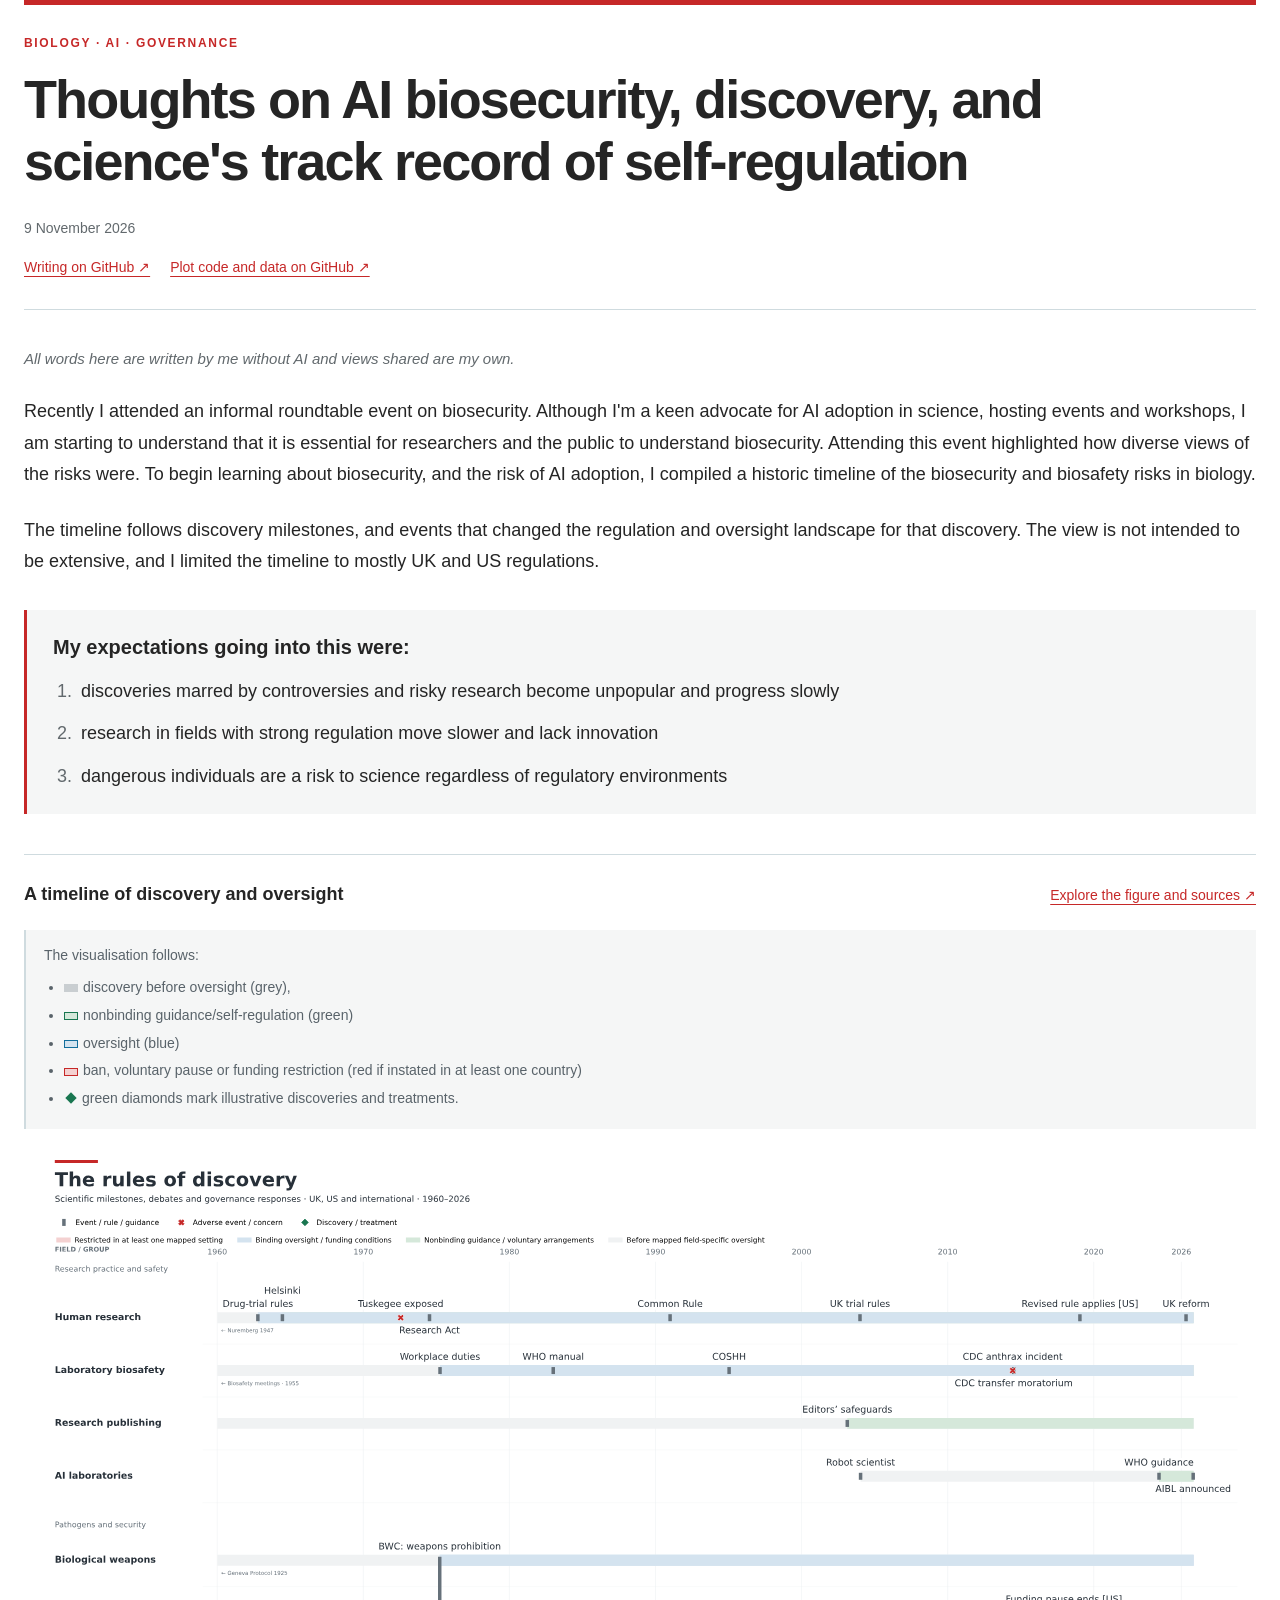
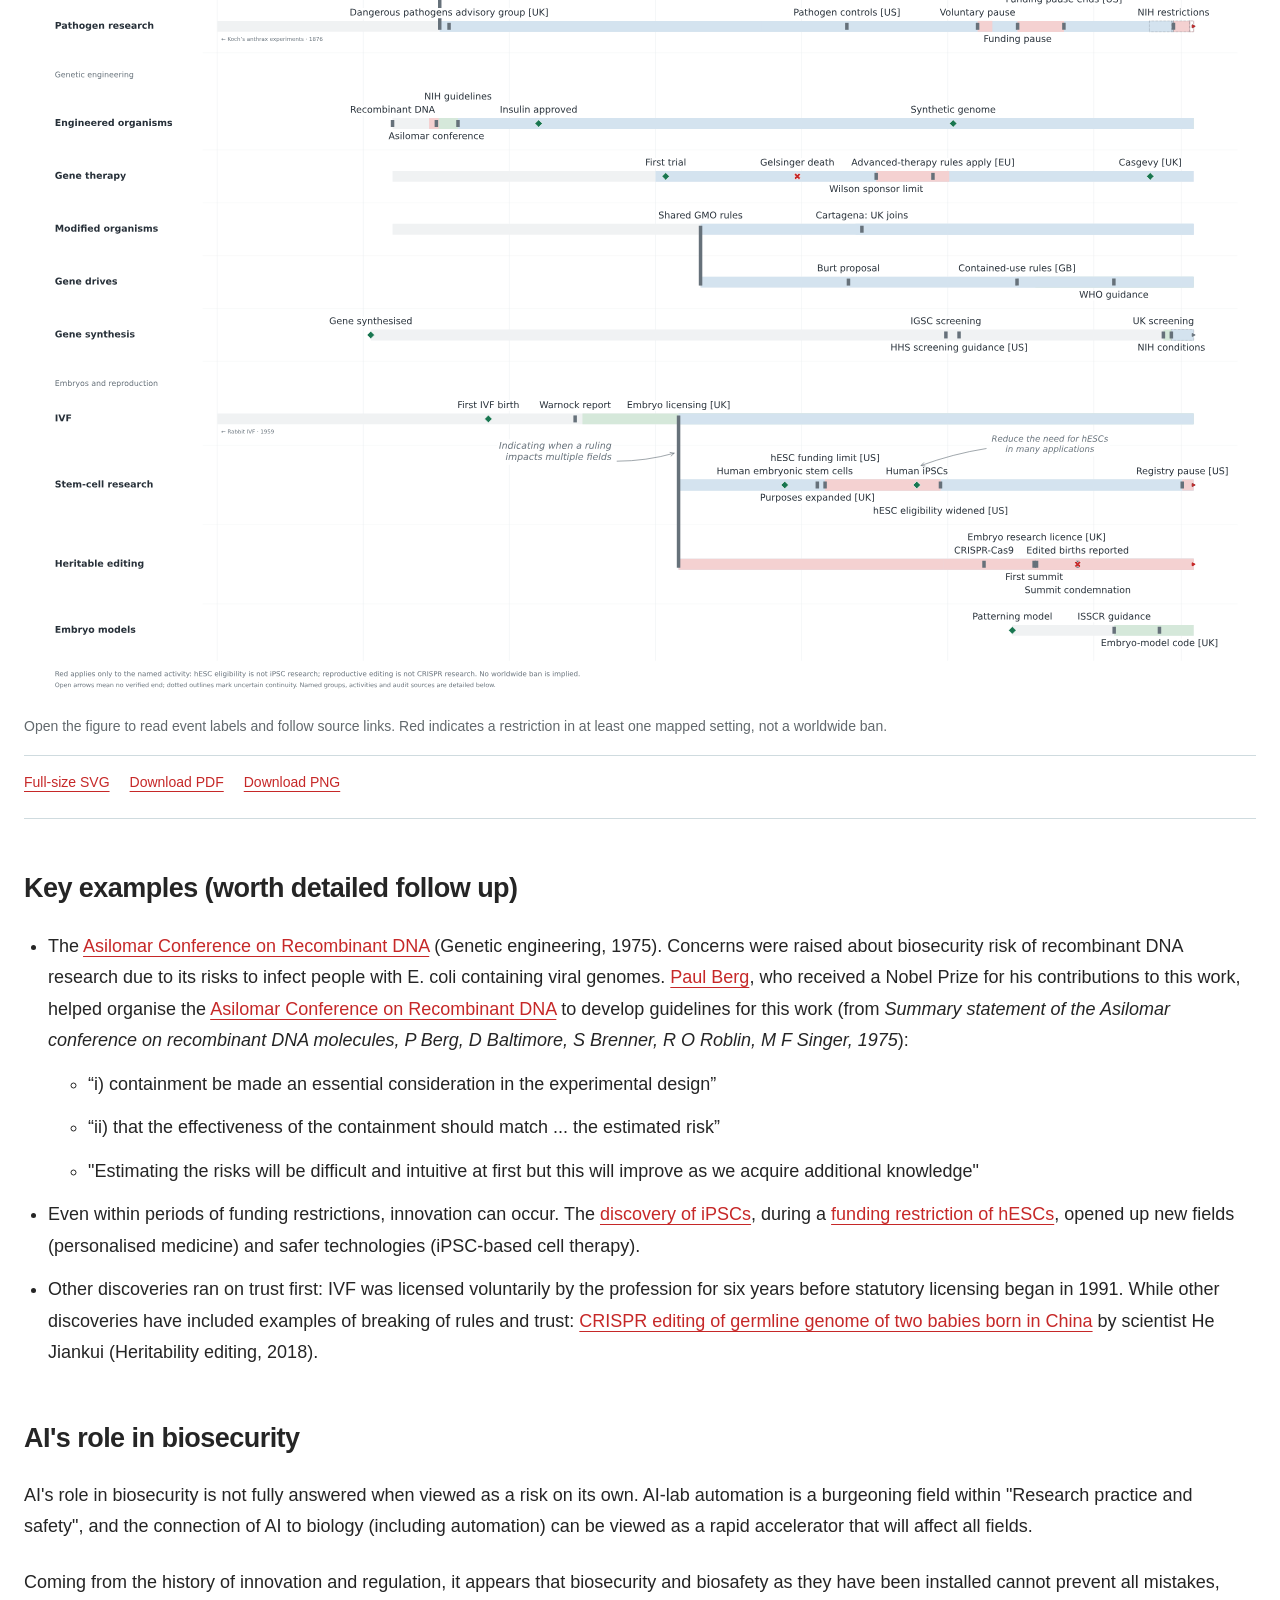
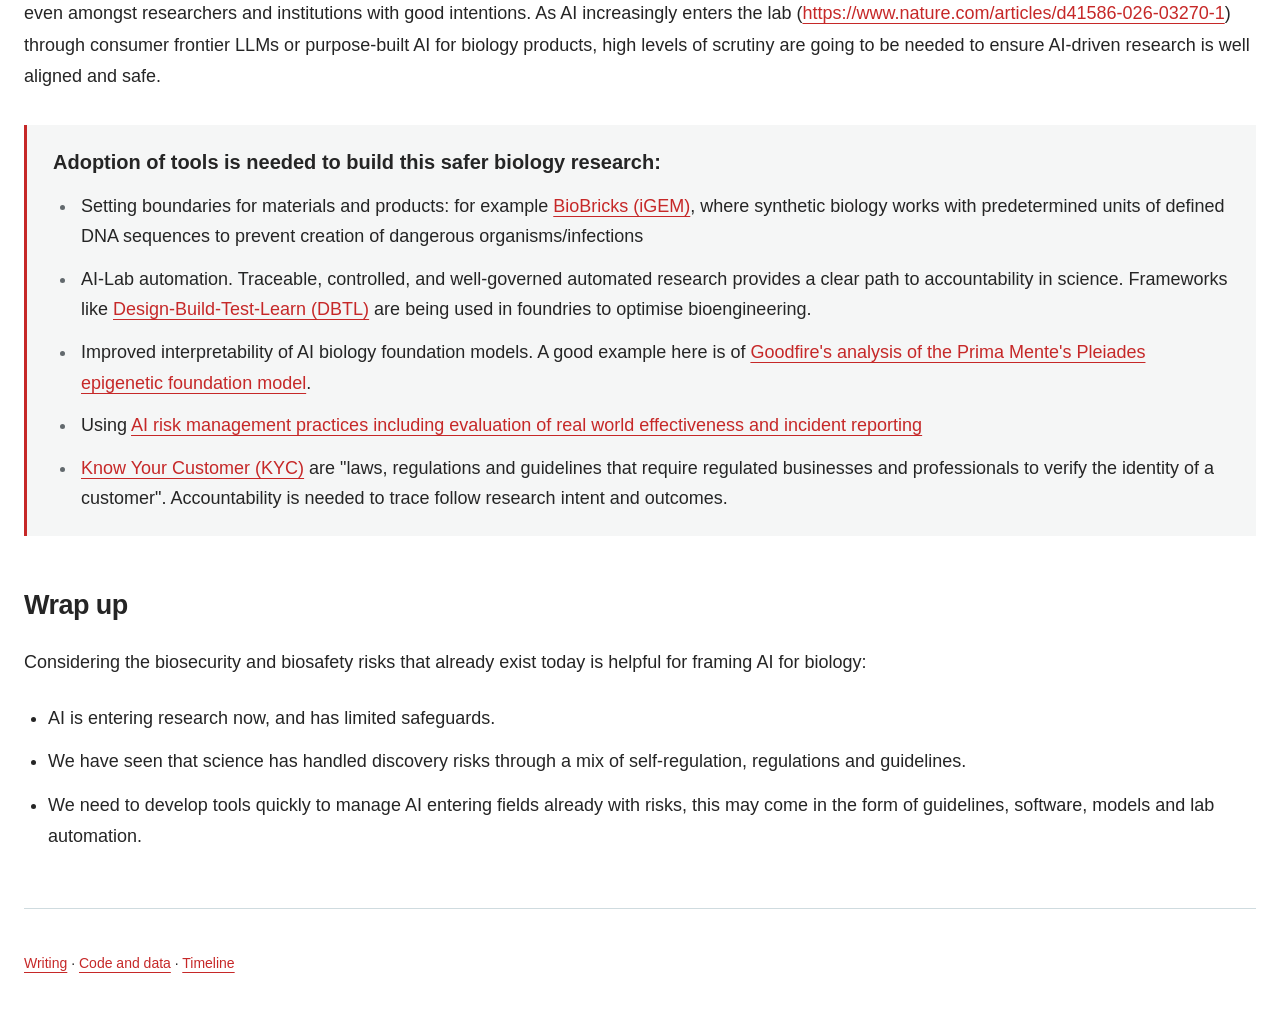
==== commit 0aa431aa: "Publish further author edits to biosecurity article Co-Authored-By: Claude Fable 5.2 <noreply@anthro" ====
--- a/biosecurity/index.html
+++ b/biosecurity/index.html
@@ -16,4 +16,4 @@
 .figure-legend p{margin:0}
 .legend-key{white-space:nowrap}.swatch{display:inline-block;width:14px;height:8px;margin-right:5px;vertical-align:middle;background:#c9ced1}.guidance .swatch{background:#d5e8da;border:1px solid #197650}.oversight .swatch{background:#d4e3ef;border:1px solid #126d9b}.restriction .swatch{background:#f4d1d1;border:1px solid #c62828}.diamond{display:inline-block;width:8px;height:8px;transform:rotate(45deg);background:#197650;margin:0 7px 1px 3px}
 @media(max-width:600px){.question-flourish,.flourish{padding:20px 18px}.question-flourish p,.flourish h3{font-size:18px}.flourish ol,.flourish ul{font-size:17px}.figure-legend{font-size:12px;padding:12px}figure{margin-left:0;margin-right:0}}
-.figure-legend ul{padding-left:20px;margin:8px 0 0}.figure-legend li{margin:4px 0}.body>ul{padding-left:24px}.figure-legend ul{padding-left:20px;margin:8px 0 0}.figure-legend li{margin:4px 0}.body>ul{padding-left:24px}</style></head><body><main><article><header><div class="eyebrow">Biology · AI · Governance</div><h1>Thoughts on AI biosecurity, discovery, and science&#x27;s track record of self-regulation</h1><p class="meta"><time datetime="2026-11-09">9 November 2026</time></p><div class="source-links"><a href="https://github.com/jaymoore-research/biosecurity/blob/main/blog-post/draft%209%20Nov2026.md">Writing on GitHub ↗</a><a href="https://github.com/jaymoore-research/biosecurity/tree/main/swimlane-plot">Plot code and data on GitHub ↗</a></div></header><div class="body"><p>All words here are written by me without AI and views shared are my own.</p><p>Recently I attended an informal roundtable event on biosecurity. Although I&#x27;m a keen advocate for AI adoption in science, hosting events and workshops, I am starting to understand that it is essential for researchers and the public to understand biosecurity. Attending this event highlighted how diverse views of the risks were. To begin learning about biosecurity, and the risk of AI adoption, I compiled a historic timeline of the biosecurity and biosafety risks in biology.</p><p>The timeline follows discovery milestones, and events that changed the regulation and oversight landscape for that discovery. The view is not intended to be extensive, and I limited the timeline to mostly UK and US regulations.</p><section class="flourish expectations" aria-label="Initial expectations"><h3>My expectations going into this were:</h3><ol><li>discoveries marred by controversies and risky research become unpopular and progress slowly</li><li>research in fields with strong regulation move slower and lack innovation</li><li>dangerous individuals are a risk to science regardless of regulatory environments</li></ol></section><figure id="timeline"><div class="figure-heading"><h3>A timeline of discovery and oversight</h3><a href="plot/output/governance-swimlanes.html">Explore the figure and sources ↗</a></div><div class="figure-legend" aria-label="Timeline legend"><p>The visualisation follows:</p><ul><li><span class="legend-key discovery"><span class="swatch" aria-hidden="true"></span></span>discovery before oversight (grey),</li><li><span class="legend-key guidance"><span class="swatch" aria-hidden="true"></span></span>nonbinding guidance/self-regulation (green)</li><li><span class="legend-key oversight"><span class="swatch" aria-hidden="true"></span></span>oversight (blue)</li><li><span class="legend-key restriction"><span class="swatch" aria-hidden="true"></span></span>ban, voluntary pause or funding restriction (red if instated in at least one country)</li><li><span class="legend-key milestone"><span class="diamond" aria-hidden="true"></span></span>green diamonds mark illustrative discoveries and treatments.</li></ul></div><a href="plot/output/governance-swimlanes.html" aria-label="Open the full timeline and source links"><img src="plot/output/governance-swimlanes.svg" width="1584" height="1478" alt="Timeline across 15 biological research fields, showing discoveries, guidance, oversight and research restrictions." /></a><figcaption>Open the figure to read event labels and follow source links. Red indicates a restriction in at least one mapped setting, not a worldwide ban.</figcaption><div class="downloads"><a href="plot/output/governance-swimlanes.svg">Full-size SVG</a><a href="plot/output/governance-swimlanes.pdf">Download PDF</a><a href="plot/output/governance-swimlanes.png">Download PNG</a></div></figure><h2 id="examples">Key examples (worth detailed follow up)</h2><ul><li>The <a href="https://www.ncbi.nlm.nih.gov/sites/books/NBK195888/">Asilomar Conference on Recombinant DNA</a> (Genetic engineering, 1975). Concerns were raised about biosecurity risk of recombinant DNA research due to its risks to infect people with e coli containing viral genomes. <a href="https://www.nsf.gov/honorary-awards/national-medal-science/recipients/paul-berg">Paul Berg</a>, who received a Nobel Prize for his contributions to this work, helped organise the <a href="https://www.ncbi.nlm.nih.gov/sites/books/NBK195888/">Asilomar Conference on Recombinant DNA</a> to develop guidelines for synthetic biology (from <em>Summary statement of the Asilomar conference on recombinant DNA molecules, P Berg, D Baltimore, S Brenner, R O Roblin, M F Singer, 1975</em>):<ul><li>“i) containment be made an essential consideration in the experimental design”</li><li>“ii) that the effectiveness of the containment should match ... the estimated risk”</li><li>&quot;Estimating the risks will be difficult and intuitive at first but this will improve as we acquire additional knowledge&quot;</li></ul></li><li>Even within periods of funding restrictions, innovation can occur. The <a href="https://pubmed.ncbi.nlm.nih.gov/18035408/">discovery of iPSCs</a>, during a <a href="https://www.nih.gov/sites/default/files/about-nih/nih-director/articles/collins/steering-a-new-course.pdf">funding restriction of hESCs</a>, opened up new fields (personalised medicine) and safer technologies (iPSC-based cell therapy).</li><li>Other discoveries ran on trust first: IVF was licensed voluntarily by the profession for six years before laws were instated. While other discoveries have included examples of breaking of rules and trust: <a href="https://www.nationalacademies.org/news/statement-by-the-organizing-committee-of-the-second-international-summit-on-human-genome-editing">CRISPR editing of germline genome of two babies born in China</a> by scientist He Jiankui (Heritability editing, 2018).</li></ul><h2 id="ai-bio">AI&#x27;s role in biosecurity</h2><p>AI&#x27;s role in biosecurity is not fully answered when viewed as a risk on its own. AI-lab automation is a burgeoning field within &quot;Research practice and safety&quot;, and the connection of AI to biology (including automation) can be viewed as a rapid accelerator that will affect all fields.</p><p>Coming from the history of innovation and regulation, it appears that biosecurity and biosafety as they have been installed cannot prevent all mistakes, even amongst researchers and institutions with good intentions. As AI increasingly enters the lab (<a href="https://www.nature.com/articles/d41586-026-03270-1">https://www.nature.com/articles/d41586-026-03270-1</a>) through consumer frontier LLMs or purpose-built AI for biology products, high levels of scrutiny are going to be needed to ensure AI-driven research is well aligned and safe.</p><section class="flourish tools" aria-label="Tools for safer biology"><h3>Adoption of tools is needed to build this safer biology research:</h3><ul><li>Setting boundaries for materials and products: for example <a href="https://technology.igem.org/registry">BioBricks (iGEM)</a>, where synthetic biology works with predetermined units of defined DNA sequences to prevent creation of dangerous organisms/infections</li><li>AI-Lab automation. Traceable, controlled, and well-governed automated research provides a clear path to accountability in science. Frameworks like <a href="https://www.nature.com/articles/s41467-019-10079-2">Design-Build-Test-Learn (DBTL)</a> are being used in foundries to optimise bioengineering.</li><li>Improved interpretability of AI biology foundation models. A good example here is of <a href="https://www.goodfire.com/research/interpretability-for-alzheimers-detection">Goodfire&#x27;s analysis of the Prima Mente&#x27;s Pleiades epigenetic foundation model</a>.</li><li>Using <a href="https://internationalaisafetyreport.org/sites/default/files/2026-02/international-ai-safety-report-2026.pdf">AI risk management practices including evaluation of real world effectiveness and incident reporting</a></li><li><a href="https://www.finra.org/rules-guidance/rulebooks/finra-rules/2090">Know Your Customer (KYC)</a> are &quot;laws, regulations and guidelines that require regulated businesses and professionals to verify the identity of a customer&quot;. Accountability is needed to trace follow research intent and outcomes.</li></ul></section><h2 id="wrap-up">Wrap up</h2><p>Considering the biosecurity and biosafety risks that already exist today is helpful for framing AI for biology:</p><ul><li>AI is entering research now, and has limited safeguards.</li><li>We have seen that science has handled discovery risks through a mix of self-regulations and guidelines.</li><li>We need to develop tools quickly to manage AI entering fields already with risks, this may come in the form of guidelines, software, models and lab automation.</li></ul></div></article><footer><p><a href="https://github.com/jaymoore-research/biosecurity/blob/main/blog-post/draft%209%20Nov2026.md">Writing</a> · <a href="https://github.com/jaymoore-research/biosecurity/tree/main/swimlane-plot">Code and data</a> · <a href="#timeline">Timeline</a></p></footer></main></body></html>+.figure-legend ul{padding-left:20px;margin:8px 0 0}.figure-legend li{margin:4px 0}.body>ul{padding-left:24px}.figure-legend ul{padding-left:20px;margin:8px 0 0}.figure-legend li{margin:4px 0}.body>ul{padding-left:24px}</style></head><body><main><article><header><div class="eyebrow">Biology · AI · Governance</div><h1>Thoughts on AI biosecurity, discovery, and science&#x27;s track record of self-regulation</h1><p class="meta"><time datetime="2026-11-09">9 November 2026</time></p><div class="source-links"><a href="https://github.com/jaymoore-research/biosecurity/blob/main/blog-post/draft%209%20Nov2026.md">Writing on GitHub ↗</a><a href="https://github.com/jaymoore-research/biosecurity/tree/main/swimlane-plot">Plot code and data on GitHub ↗</a></div></header><div class="body"><p>All words here are written by me without AI and views shared are my own.</p><p>Recently I attended an informal roundtable event on biosecurity. Although I&#x27;m a keen advocate for AI adoption in science, hosting events and workshops, I am starting to understand that it is essential for researchers and the public to understand biosecurity. Attending this event highlighted how diverse views of the risks were. To begin learning about biosecurity, and the risk of AI adoption, I compiled a historic timeline of the biosecurity and biosafety risks in biology.</p><p>The timeline follows discovery milestones, and events that changed the regulation and oversight landscape for that discovery. The view is not intended to be extensive, and I limited the timeline to mostly UK and US regulations.</p><section class="flourish expectations" aria-label="Initial expectations"><h3>My expectations going into this were:</h3><ol><li>discoveries marred by controversies and risky research become unpopular and progress slowly</li><li>research in fields with strong regulation move slower and lack innovation</li><li>dangerous individuals are a risk to science regardless of regulatory environments</li></ol></section><figure id="timeline"><div class="figure-heading"><h3>A timeline of discovery and oversight</h3><a href="plot/output/governance-swimlanes.html">Explore the figure and sources ↗</a></div><div class="figure-legend" aria-label="Timeline legend"><p>The visualisation follows:</p><ul><li><span class="legend-key discovery"><span class="swatch" aria-hidden="true"></span></span>discovery before oversight (grey),</li><li><span class="legend-key guidance"><span class="swatch" aria-hidden="true"></span></span>nonbinding guidance/self-regulation (green)</li><li><span class="legend-key oversight"><span class="swatch" aria-hidden="true"></span></span>oversight (blue)</li><li><span class="legend-key restriction"><span class="swatch" aria-hidden="true"></span></span>ban, voluntary pause or funding restriction (red if instated in at least one country)</li><li><span class="legend-key milestone"><span class="diamond" aria-hidden="true"></span></span>green diamonds mark illustrative discoveries and treatments.</li></ul></div><a href="plot/output/governance-swimlanes.html" aria-label="Open the full timeline and source links"><img src="plot/output/governance-swimlanes.svg" width="1584" height="1478" alt="Timeline across 15 biological research fields, showing discoveries, guidance, oversight and research restrictions." /></a><figcaption>Open the figure to read event labels and follow source links. Red indicates a restriction in at least one mapped setting, not a worldwide ban.</figcaption><div class="downloads"><a href="plot/output/governance-swimlanes.svg">Full-size SVG</a><a href="plot/output/governance-swimlanes.pdf">Download PDF</a><a href="plot/output/governance-swimlanes.png">Download PNG</a></div></figure><h2 id="examples">Key examples (worth detailed follow up)</h2><ul><li>The <a href="https://www.ncbi.nlm.nih.gov/sites/books/NBK195888/">Asilomar Conference on Recombinant DNA</a> (Genetic engineering, 1975). Concerns were raised about biosecurity risk of recombinant DNA research due to its risks to infect people with E. coli containing viral genomes. <a href="https://www.nsf.gov/honorary-awards/national-medal-science/recipients/paul-berg">Paul Berg</a>, who received a Nobel Prize for his contributions to this work, helped organise the <a href="https://www.ncbi.nlm.nih.gov/sites/books/NBK195888/">Asilomar Conference on Recombinant DNA</a> to develop guidelines for this work (from <em>Summary statement of the Asilomar conference on recombinant DNA molecules, P Berg, D Baltimore, S Brenner, R O Roblin, M F Singer, 1975</em>):<ul><li>“i) containment be made an essential consideration in the experimental design”</li><li>“ii) that the effectiveness of the containment should match ... the estimated risk”</li><li>&quot;Estimating the risks will be difficult and intuitive at first but this will improve as we acquire additional knowledge&quot;</li></ul></li><li>Even within periods of funding restrictions, innovation can occur. The <a href="https://pubmed.ncbi.nlm.nih.gov/18035408/">discovery of iPSCs</a>, during a <a href="https://www.nih.gov/sites/default/files/about-nih/nih-director/articles/collins/steering-a-new-course.pdf">funding restriction of hESCs</a>, opened up new fields (personalised medicine) and safer technologies (iPSC-based cell therapy).</li><li>Other discoveries ran on trust first: IVF was licensed voluntarily by the profession for six years before statutory licensing began in 1991. While other discoveries have included examples of breaking of rules and trust: <a href="https://www.nationalacademies.org/news/statement-by-the-organizing-committee-of-the-second-international-summit-on-human-genome-editing">CRISPR editing of germline genome of two babies born in China</a> by scientist He Jiankui (Heritability editing, 2018).</li></ul><h2 id="ai-bio">AI&#x27;s role in biosecurity</h2><p>AI&#x27;s role in biosecurity is not fully answered when viewed as a risk on its own. AI-lab automation is a burgeoning field within &quot;Research practice and safety&quot;, and the connection of AI to biology (including automation) can be viewed as a rapid accelerator that will affect all fields.</p><p>Coming from the history of innovation and regulation, it appears that biosecurity and biosafety as they have been installed cannot prevent all mistakes, even amongst researchers and institutions with good intentions. As AI increasingly enters the lab (<a href="https://www.nature.com/articles/d41586-026-03270-1">https://www.nature.com/articles/d41586-026-03270-1</a>) through consumer frontier LLMs or purpose-built AI for biology products, high levels of scrutiny are going to be needed to ensure AI-driven research is well aligned and safe.</p><section class="flourish tools" aria-label="Tools for safer biology"><h3>Adoption of tools is needed to build this safer biology research:</h3><ul><li>Setting boundaries for materials and products: for example <a href="https://technology.igem.org/registry">BioBricks (iGEM)</a>, where synthetic biology works with predetermined units of defined DNA sequences to prevent creation of dangerous organisms/infections</li><li>AI-Lab automation. Traceable, controlled, and well-governed automated research provides a clear path to accountability in science. Frameworks like <a href="https://www.nature.com/articles/s41467-019-10079-2">Design-Build-Test-Learn (DBTL)</a> are being used in foundries to optimise bioengineering.</li><li>Improved interpretability of AI biology foundation models. A good example here is of <a href="https://www.goodfire.com/research/interpretability-for-alzheimers-detection">Goodfire&#x27;s analysis of the Prima Mente&#x27;s Pleiades epigenetic foundation model</a>.</li><li>Using <a href="https://internationalaisafetyreport.org/sites/default/files/2026-02/international-ai-safety-report-2026.pdf">AI risk management practices including evaluation of real world effectiveness and incident reporting</a></li><li><a href="https://www.finra.org/rules-guidance/rulebooks/finra-rules/2090">Know Your Customer (KYC)</a> are &quot;laws, regulations and guidelines that require regulated businesses and professionals to verify the identity of a customer&quot;. Accountability is needed to trace follow research intent and outcomes.</li></ul></section><h2 id="wrap-up">Wrap up</h2><p>Considering the biosecurity and biosafety risks that already exist today is helpful for framing AI for biology:</p><ul><li>AI is entering research now, and has limited safeguards.</li><li>We have seen that science has handled discovery risks through a mix of self-regulation, regulations and guidelines.</li><li>We need to develop tools quickly to manage AI entering fields already with risks, this may come in the form of guidelines, software, models and lab automation.</li></ul></div></article><footer><p><a href="https://github.com/jaymoore-research/biosecurity/blob/main/blog-post/draft%209%20Nov2026.md">Writing</a> · <a href="https://github.com/jaymoore-research/biosecurity/tree/main/swimlane-plot">Code and data</a> · <a href="#timeline">Timeline</a></p></footer></main></body></html>
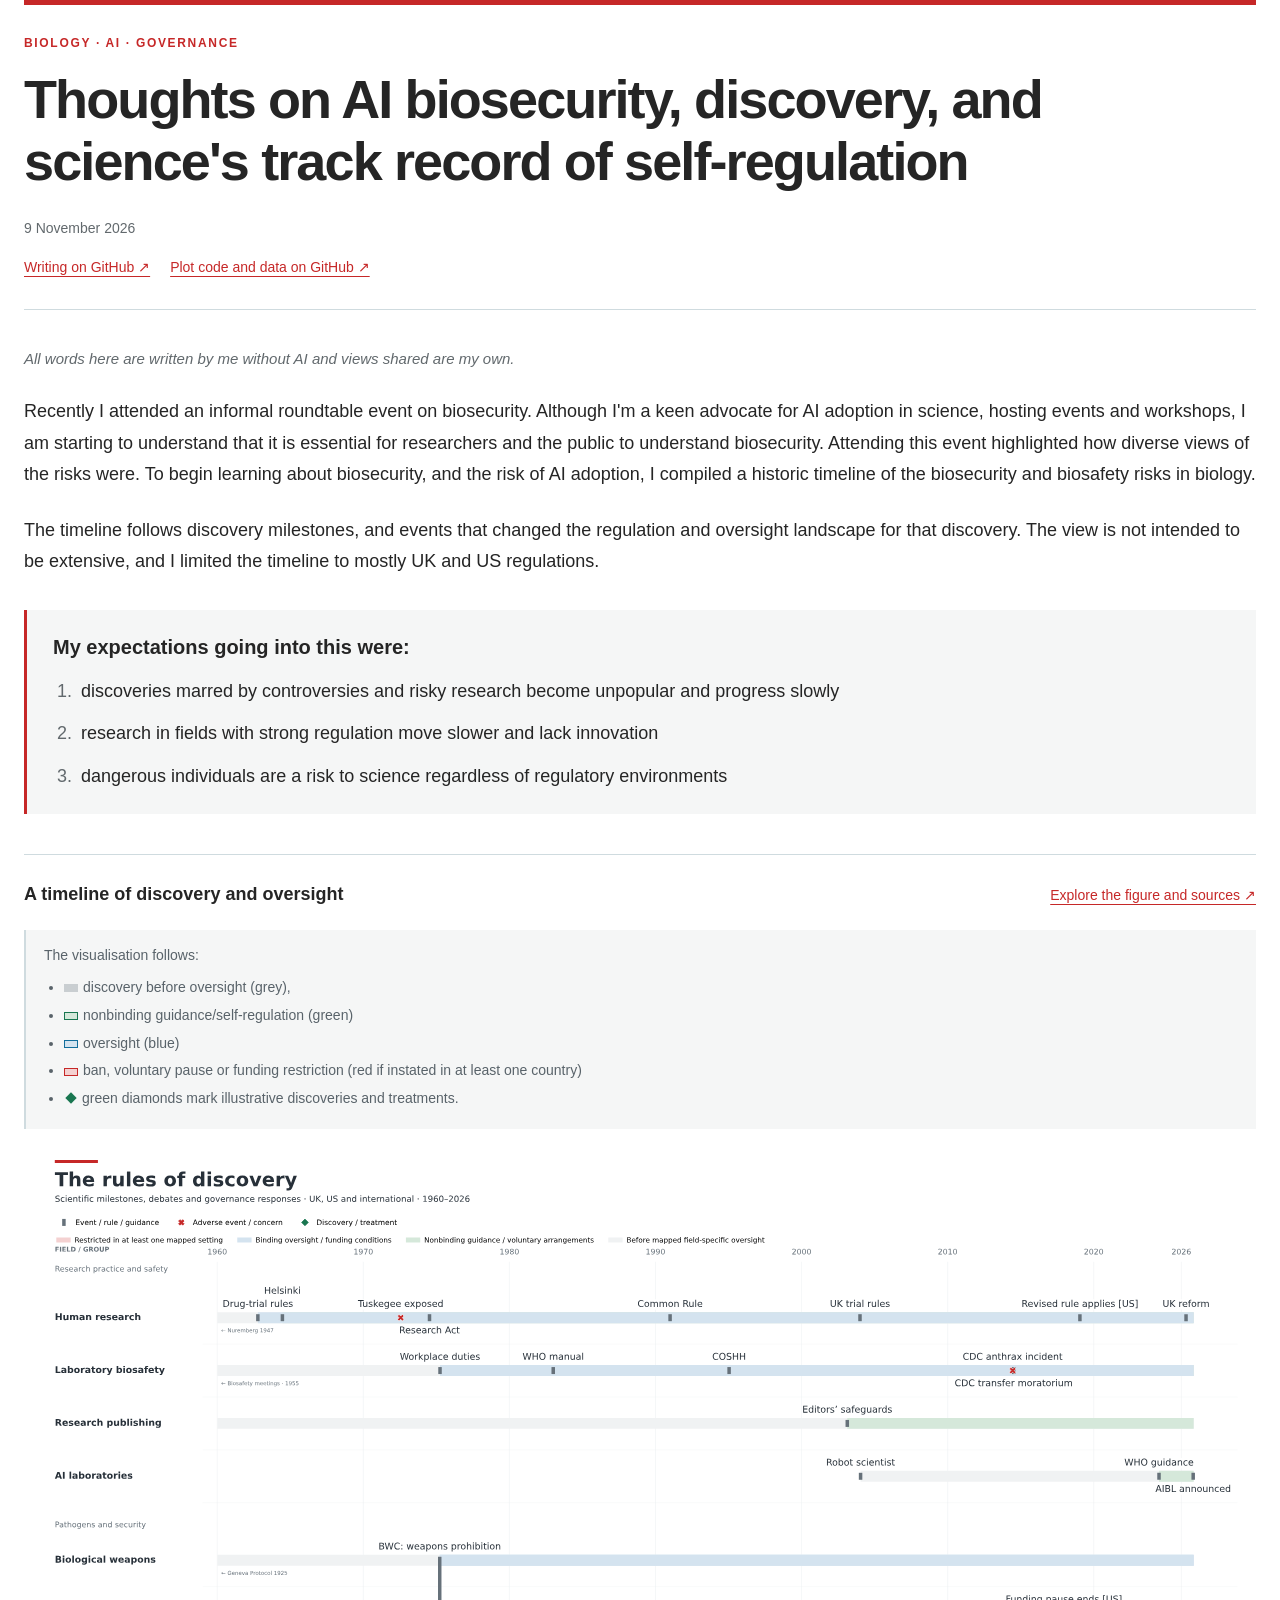
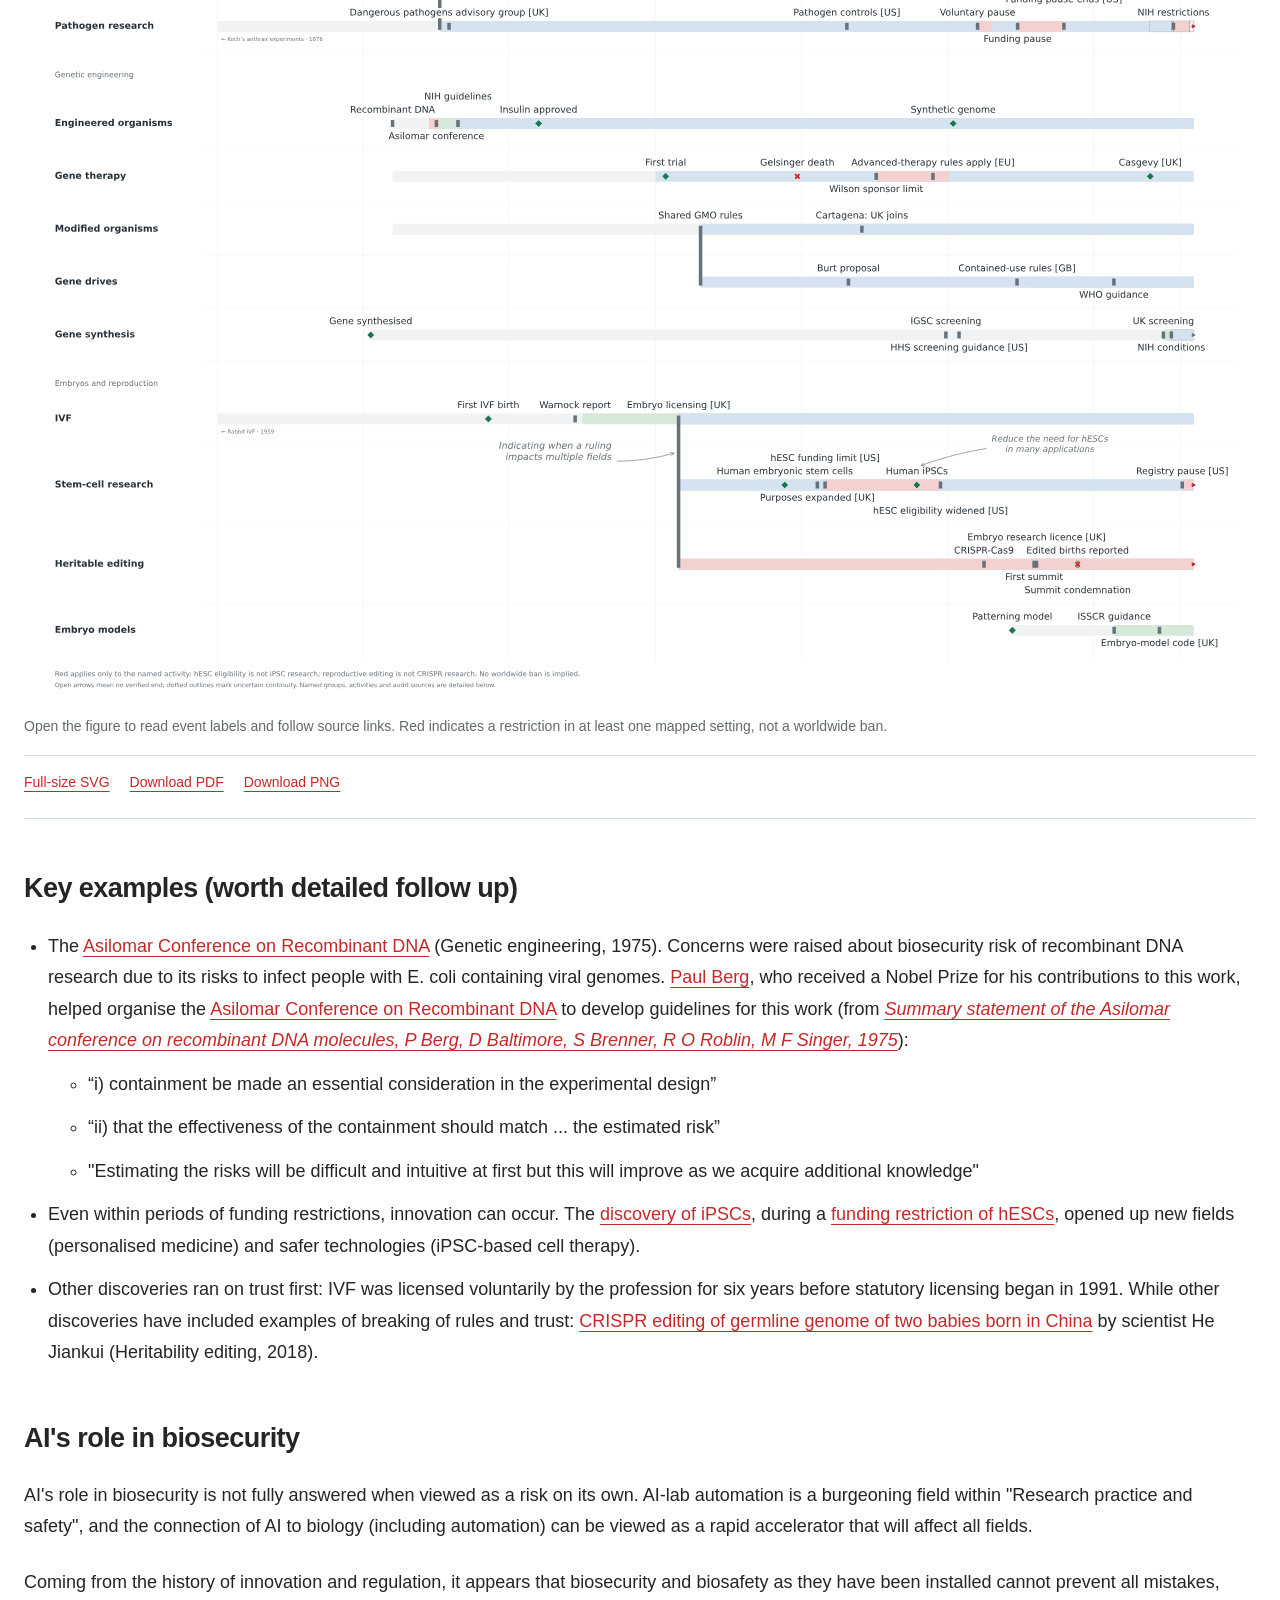
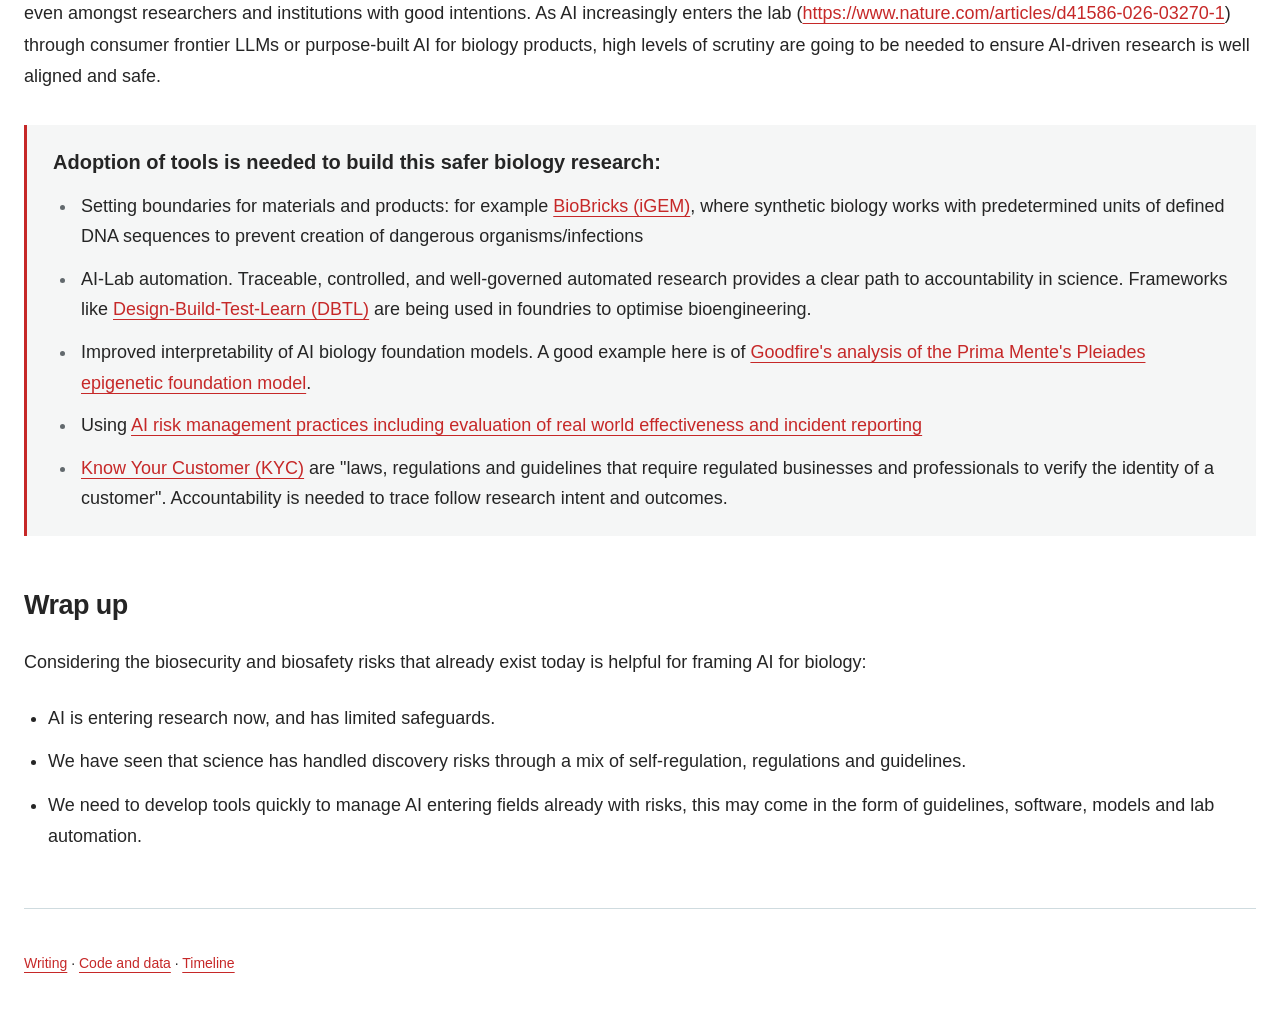
==== commit b4d1b702: "Link the 1975 Asilomar summary statement in biosecurity article Co-Authored-By: Claude Fable 5.2 <no" ====
--- a/biosecurity/index.html
+++ b/biosecurity/index.html
@@ -16,4 +16,4 @@
 .figure-legend p{margin:0}
 .legend-key{white-space:nowrap}.swatch{display:inline-block;width:14px;height:8px;margin-right:5px;vertical-align:middle;background:#c9ced1}.guidance .swatch{background:#d5e8da;border:1px solid #197650}.oversight .swatch{background:#d4e3ef;border:1px solid #126d9b}.restriction .swatch{background:#f4d1d1;border:1px solid #c62828}.diamond{display:inline-block;width:8px;height:8px;transform:rotate(45deg);background:#197650;margin:0 7px 1px 3px}
 @media(max-width:600px){.question-flourish,.flourish{padding:20px 18px}.question-flourish p,.flourish h3{font-size:18px}.flourish ol,.flourish ul{font-size:17px}.figure-legend{font-size:12px;padding:12px}figure{margin-left:0;margin-right:0}}
-.figure-legend ul{padding-left:20px;margin:8px 0 0}.figure-legend li{margin:4px 0}.body>ul{padding-left:24px}.figure-legend ul{padding-left:20px;margin:8px 0 0}.figure-legend li{margin:4px 0}.body>ul{padding-left:24px}</style></head><body><main><article><header><div class="eyebrow">Biology · AI · Governance</div><h1>Thoughts on AI biosecurity, discovery, and science&#x27;s track record of self-regulation</h1><p class="meta"><time datetime="2026-11-09">9 November 2026</time></p><div class="source-links"><a href="https://github.com/jaymoore-research/biosecurity/blob/main/blog-post/draft%209%20Nov2026.md">Writing on GitHub ↗</a><a href="https://github.com/jaymoore-research/biosecurity/tree/main/swimlane-plot">Plot code and data on GitHub ↗</a></div></header><div class="body"><p>All words here are written by me without AI and views shared are my own.</p><p>Recently I attended an informal roundtable event on biosecurity. Although I&#x27;m a keen advocate for AI adoption in science, hosting events and workshops, I am starting to understand that it is essential for researchers and the public to understand biosecurity. Attending this event highlighted how diverse views of the risks were. To begin learning about biosecurity, and the risk of AI adoption, I compiled a historic timeline of the biosecurity and biosafety risks in biology.</p><p>The timeline follows discovery milestones, and events that changed the regulation and oversight landscape for that discovery. The view is not intended to be extensive, and I limited the timeline to mostly UK and US regulations.</p><section class="flourish expectations" aria-label="Initial expectations"><h3>My expectations going into this were:</h3><ol><li>discoveries marred by controversies and risky research become unpopular and progress slowly</li><li>research in fields with strong regulation move slower and lack innovation</li><li>dangerous individuals are a risk to science regardless of regulatory environments</li></ol></section><figure id="timeline"><div class="figure-heading"><h3>A timeline of discovery and oversight</h3><a href="plot/output/governance-swimlanes.html">Explore the figure and sources ↗</a></div><div class="figure-legend" aria-label="Timeline legend"><p>The visualisation follows:</p><ul><li><span class="legend-key discovery"><span class="swatch" aria-hidden="true"></span></span>discovery before oversight (grey),</li><li><span class="legend-key guidance"><span class="swatch" aria-hidden="true"></span></span>nonbinding guidance/self-regulation (green)</li><li><span class="legend-key oversight"><span class="swatch" aria-hidden="true"></span></span>oversight (blue)</li><li><span class="legend-key restriction"><span class="swatch" aria-hidden="true"></span></span>ban, voluntary pause or funding restriction (red if instated in at least one country)</li><li><span class="legend-key milestone"><span class="diamond" aria-hidden="true"></span></span>green diamonds mark illustrative discoveries and treatments.</li></ul></div><a href="plot/output/governance-swimlanes.html" aria-label="Open the full timeline and source links"><img src="plot/output/governance-swimlanes.svg" width="1584" height="1478" alt="Timeline across 15 biological research fields, showing discoveries, guidance, oversight and research restrictions." /></a><figcaption>Open the figure to read event labels and follow source links. Red indicates a restriction in at least one mapped setting, not a worldwide ban.</figcaption><div class="downloads"><a href="plot/output/governance-swimlanes.svg">Full-size SVG</a><a href="plot/output/governance-swimlanes.pdf">Download PDF</a><a href="plot/output/governance-swimlanes.png">Download PNG</a></div></figure><h2 id="examples">Key examples (worth detailed follow up)</h2><ul><li>The <a href="https://www.ncbi.nlm.nih.gov/sites/books/NBK195888/">Asilomar Conference on Recombinant DNA</a> (Genetic engineering, 1975). Concerns were raised about biosecurity risk of recombinant DNA research due to its risks to infect people with E. coli containing viral genomes. <a href="https://www.nsf.gov/honorary-awards/national-medal-science/recipients/paul-berg">Paul Berg</a>, who received a Nobel Prize for his contributions to this work, helped organise the <a href="https://www.ncbi.nlm.nih.gov/sites/books/NBK195888/">Asilomar Conference on Recombinant DNA</a> to develop guidelines for this work (from <em>Summary statement of the Asilomar conference on recombinant DNA molecules, P Berg, D Baltimore, S Brenner, R O Roblin, M F Singer, 1975</em>):<ul><li>“i) containment be made an essential consideration in the experimental design”</li><li>“ii) that the effectiveness of the containment should match ... the estimated risk”</li><li>&quot;Estimating the risks will be difficult and intuitive at first but this will improve as we acquire additional knowledge&quot;</li></ul></li><li>Even within periods of funding restrictions, innovation can occur. The <a href="https://pubmed.ncbi.nlm.nih.gov/18035408/">discovery of iPSCs</a>, during a <a href="https://www.nih.gov/sites/default/files/about-nih/nih-director/articles/collins/steering-a-new-course.pdf">funding restriction of hESCs</a>, opened up new fields (personalised medicine) and safer technologies (iPSC-based cell therapy).</li><li>Other discoveries ran on trust first: IVF was licensed voluntarily by the profession for six years before statutory licensing began in 1991. While other discoveries have included examples of breaking of rules and trust: <a href="https://www.nationalacademies.org/news/statement-by-the-organizing-committee-of-the-second-international-summit-on-human-genome-editing">CRISPR editing of germline genome of two babies born in China</a> by scientist He Jiankui (Heritability editing, 2018).</li></ul><h2 id="ai-bio">AI&#x27;s role in biosecurity</h2><p>AI&#x27;s role in biosecurity is not fully answered when viewed as a risk on its own. AI-lab automation is a burgeoning field within &quot;Research practice and safety&quot;, and the connection of AI to biology (including automation) can be viewed as a rapid accelerator that will affect all fields.</p><p>Coming from the history of innovation and regulation, it appears that biosecurity and biosafety as they have been installed cannot prevent all mistakes, even amongst researchers and institutions with good intentions. As AI increasingly enters the lab (<a href="https://www.nature.com/articles/d41586-026-03270-1">https://www.nature.com/articles/d41586-026-03270-1</a>) through consumer frontier LLMs or purpose-built AI for biology products, high levels of scrutiny are going to be needed to ensure AI-driven research is well aligned and safe.</p><section class="flourish tools" aria-label="Tools for safer biology"><h3>Adoption of tools is needed to build this safer biology research:</h3><ul><li>Setting boundaries for materials and products: for example <a href="https://technology.igem.org/registry">BioBricks (iGEM)</a>, where synthetic biology works with predetermined units of defined DNA sequences to prevent creation of dangerous organisms/infections</li><li>AI-Lab automation. Traceable, controlled, and well-governed automated research provides a clear path to accountability in science. Frameworks like <a href="https://www.nature.com/articles/s41467-019-10079-2">Design-Build-Test-Learn (DBTL)</a> are being used in foundries to optimise bioengineering.</li><li>Improved interpretability of AI biology foundation models. A good example here is of <a href="https://www.goodfire.com/research/interpretability-for-alzheimers-detection">Goodfire&#x27;s analysis of the Prima Mente&#x27;s Pleiades epigenetic foundation model</a>.</li><li>Using <a href="https://internationalaisafetyreport.org/sites/default/files/2026-02/international-ai-safety-report-2026.pdf">AI risk management practices including evaluation of real world effectiveness and incident reporting</a></li><li><a href="https://www.finra.org/rules-guidance/rulebooks/finra-rules/2090">Know Your Customer (KYC)</a> are &quot;laws, regulations and guidelines that require regulated businesses and professionals to verify the identity of a customer&quot;. Accountability is needed to trace follow research intent and outcomes.</li></ul></section><h2 id="wrap-up">Wrap up</h2><p>Considering the biosecurity and biosafety risks that already exist today is helpful for framing AI for biology:</p><ul><li>AI is entering research now, and has limited safeguards.</li><li>We have seen that science has handled discovery risks through a mix of self-regulation, regulations and guidelines.</li><li>We need to develop tools quickly to manage AI entering fields already with risks, this may come in the form of guidelines, software, models and lab automation.</li></ul></div></article><footer><p><a href="https://github.com/jaymoore-research/biosecurity/blob/main/blog-post/draft%209%20Nov2026.md">Writing</a> · <a href="https://github.com/jaymoore-research/biosecurity/tree/main/swimlane-plot">Code and data</a> · <a href="#timeline">Timeline</a></p></footer></main></body></html>+.figure-legend ul{padding-left:20px;margin:8px 0 0}.figure-legend li{margin:4px 0}.body>ul{padding-left:24px}.figure-legend ul{padding-left:20px;margin:8px 0 0}.figure-legend li{margin:4px 0}.body>ul{padding-left:24px}</style></head><body><main><article><header><div class="eyebrow">Biology · AI · Governance</div><h1>Thoughts on AI biosecurity, discovery, and science&#x27;s track record of self-regulation</h1><p class="meta"><time datetime="2026-11-09">9 November 2026</time></p><div class="source-links"><a href="https://github.com/jaymoore-research/biosecurity/blob/main/blog-post/draft%209%20Nov2026.md">Writing on GitHub ↗</a><a href="https://github.com/jaymoore-research/biosecurity/tree/main/swimlane-plot">Plot code and data on GitHub ↗</a></div></header><div class="body"><p>All words here are written by me without AI and views shared are my own.</p><p>Recently I attended an informal roundtable event on biosecurity. Although I&#x27;m a keen advocate for AI adoption in science, hosting events and workshops, I am starting to understand that it is essential for researchers and the public to understand biosecurity. Attending this event highlighted how diverse views of the risks were. To begin learning about biosecurity, and the risk of AI adoption, I compiled a historic timeline of the biosecurity and biosafety risks in biology.</p><p>The timeline follows discovery milestones, and events that changed the regulation and oversight landscape for that discovery. The view is not intended to be extensive, and I limited the timeline to mostly UK and US regulations.</p><section class="flourish expectations" aria-label="Initial expectations"><h3>My expectations going into this were:</h3><ol><li>discoveries marred by controversies and risky research become unpopular and progress slowly</li><li>research in fields with strong regulation move slower and lack innovation</li><li>dangerous individuals are a risk to science regardless of regulatory environments</li></ol></section><figure id="timeline"><div class="figure-heading"><h3>A timeline of discovery and oversight</h3><a href="plot/output/governance-swimlanes.html">Explore the figure and sources ↗</a></div><div class="figure-legend" aria-label="Timeline legend"><p>The visualisation follows:</p><ul><li><span class="legend-key discovery"><span class="swatch" aria-hidden="true"></span></span>discovery before oversight (grey),</li><li><span class="legend-key guidance"><span class="swatch" aria-hidden="true"></span></span>nonbinding guidance/self-regulation (green)</li><li><span class="legend-key oversight"><span class="swatch" aria-hidden="true"></span></span>oversight (blue)</li><li><span class="legend-key restriction"><span class="swatch" aria-hidden="true"></span></span>ban, voluntary pause or funding restriction (red if instated in at least one country)</li><li><span class="legend-key milestone"><span class="diamond" aria-hidden="true"></span></span>green diamonds mark illustrative discoveries and treatments.</li></ul></div><a href="plot/output/governance-swimlanes.html" aria-label="Open the full timeline and source links"><img src="plot/output/governance-swimlanes.svg" width="1584" height="1478" alt="Timeline across 15 biological research fields, showing discoveries, guidance, oversight and research restrictions." /></a><figcaption>Open the figure to read event labels and follow source links. Red indicates a restriction in at least one mapped setting, not a worldwide ban.</figcaption><div class="downloads"><a href="plot/output/governance-swimlanes.svg">Full-size SVG</a><a href="plot/output/governance-swimlanes.pdf">Download PDF</a><a href="plot/output/governance-swimlanes.png">Download PNG</a></div></figure><h2 id="examples">Key examples (worth detailed follow up)</h2><ul><li>The <a href="https://www.ncbi.nlm.nih.gov/sites/books/NBK195888/">Asilomar Conference on Recombinant DNA</a> (Genetic engineering, 1975). Concerns were raised about biosecurity risk of recombinant DNA research due to its risks to infect people with E. coli containing viral genomes. <a href="https://www.nsf.gov/honorary-awards/national-medal-science/recipients/paul-berg">Paul Berg</a>, who received a Nobel Prize for his contributions to this work, helped organise the <a href="https://www.ncbi.nlm.nih.gov/sites/books/NBK195888/">Asilomar Conference on Recombinant DNA</a> to develop guidelines for this work (from <a href="https://doi.org/10.1073/pnas.72.6.1981"><em>Summary statement of the Asilomar conference on recombinant DNA molecules, P Berg, D Baltimore, S Brenner, R O Roblin, M F Singer, 1975</em></a>):<ul><li>“i) containment be made an essential consideration in the experimental design”</li><li>“ii) that the effectiveness of the containment should match ... the estimated risk”</li><li>&quot;Estimating the risks will be difficult and intuitive at first but this will improve as we acquire additional knowledge&quot;</li></ul></li><li>Even within periods of funding restrictions, innovation can occur. The <a href="https://pubmed.ncbi.nlm.nih.gov/18035408/">discovery of iPSCs</a>, during a <a href="https://www.nih.gov/sites/default/files/about-nih/nih-director/articles/collins/steering-a-new-course.pdf">funding restriction of hESCs</a>, opened up new fields (personalised medicine) and safer technologies (iPSC-based cell therapy).</li><li>Other discoveries ran on trust first: IVF was licensed voluntarily by the profession for six years before statutory licensing began in 1991. While other discoveries have included examples of breaking of rules and trust: <a href="https://www.nationalacademies.org/news/statement-by-the-organizing-committee-of-the-second-international-summit-on-human-genome-editing">CRISPR editing of germline genome of two babies born in China</a> by scientist He Jiankui (Heritability editing, 2018).</li></ul><h2 id="ai-bio">AI&#x27;s role in biosecurity</h2><p>AI&#x27;s role in biosecurity is not fully answered when viewed as a risk on its own. AI-lab automation is a burgeoning field within &quot;Research practice and safety&quot;, and the connection of AI to biology (including automation) can be viewed as a rapid accelerator that will affect all fields.</p><p>Coming from the history of innovation and regulation, it appears that biosecurity and biosafety as they have been installed cannot prevent all mistakes, even amongst researchers and institutions with good intentions. As AI increasingly enters the lab (<a href="https://www.nature.com/articles/d41586-026-03270-1">https://www.nature.com/articles/d41586-026-03270-1</a>) through consumer frontier LLMs or purpose-built AI for biology products, high levels of scrutiny are going to be needed to ensure AI-driven research is well aligned and safe.</p><section class="flourish tools" aria-label="Tools for safer biology"><h3>Adoption of tools is needed to build this safer biology research:</h3><ul><li>Setting boundaries for materials and products: for example <a href="https://technology.igem.org/registry">BioBricks (iGEM)</a>, where synthetic biology works with predetermined units of defined DNA sequences to prevent creation of dangerous organisms/infections</li><li>AI-Lab automation. Traceable, controlled, and well-governed automated research provides a clear path to accountability in science. Frameworks like <a href="https://www.nature.com/articles/s41467-019-10079-2">Design-Build-Test-Learn (DBTL)</a> are being used in foundries to optimise bioengineering.</li><li>Improved interpretability of AI biology foundation models. A good example here is of <a href="https://www.goodfire.com/research/interpretability-for-alzheimers-detection">Goodfire&#x27;s analysis of the Prima Mente&#x27;s Pleiades epigenetic foundation model</a>.</li><li>Using <a href="https://internationalaisafetyreport.org/sites/default/files/2026-02/international-ai-safety-report-2026.pdf">AI risk management practices including evaluation of real world effectiveness and incident reporting</a></li><li><a href="https://www.finra.org/rules-guidance/rulebooks/finra-rules/2090">Know Your Customer (KYC)</a> are &quot;laws, regulations and guidelines that require regulated businesses and professionals to verify the identity of a customer&quot;. Accountability is needed to trace follow research intent and outcomes.</li></ul></section><h2 id="wrap-up">Wrap up</h2><p>Considering the biosecurity and biosafety risks that already exist today is helpful for framing AI for biology:</p><ul><li>AI is entering research now, and has limited safeguards.</li><li>We have seen that science has handled discovery risks through a mix of self-regulation, regulations and guidelines.</li><li>We need to develop tools quickly to manage AI entering fields already with risks, this may come in the form of guidelines, software, models and lab automation.</li></ul></div></article><footer><p><a href="https://github.com/jaymoore-research/biosecurity/blob/main/blog-post/draft%209%20Nov2026.md">Writing</a> · <a href="https://github.com/jaymoore-research/biosecurity/tree/main/swimlane-plot">Code and data</a> · <a href="#timeline">Timeline</a></p></footer></main></body></html>
